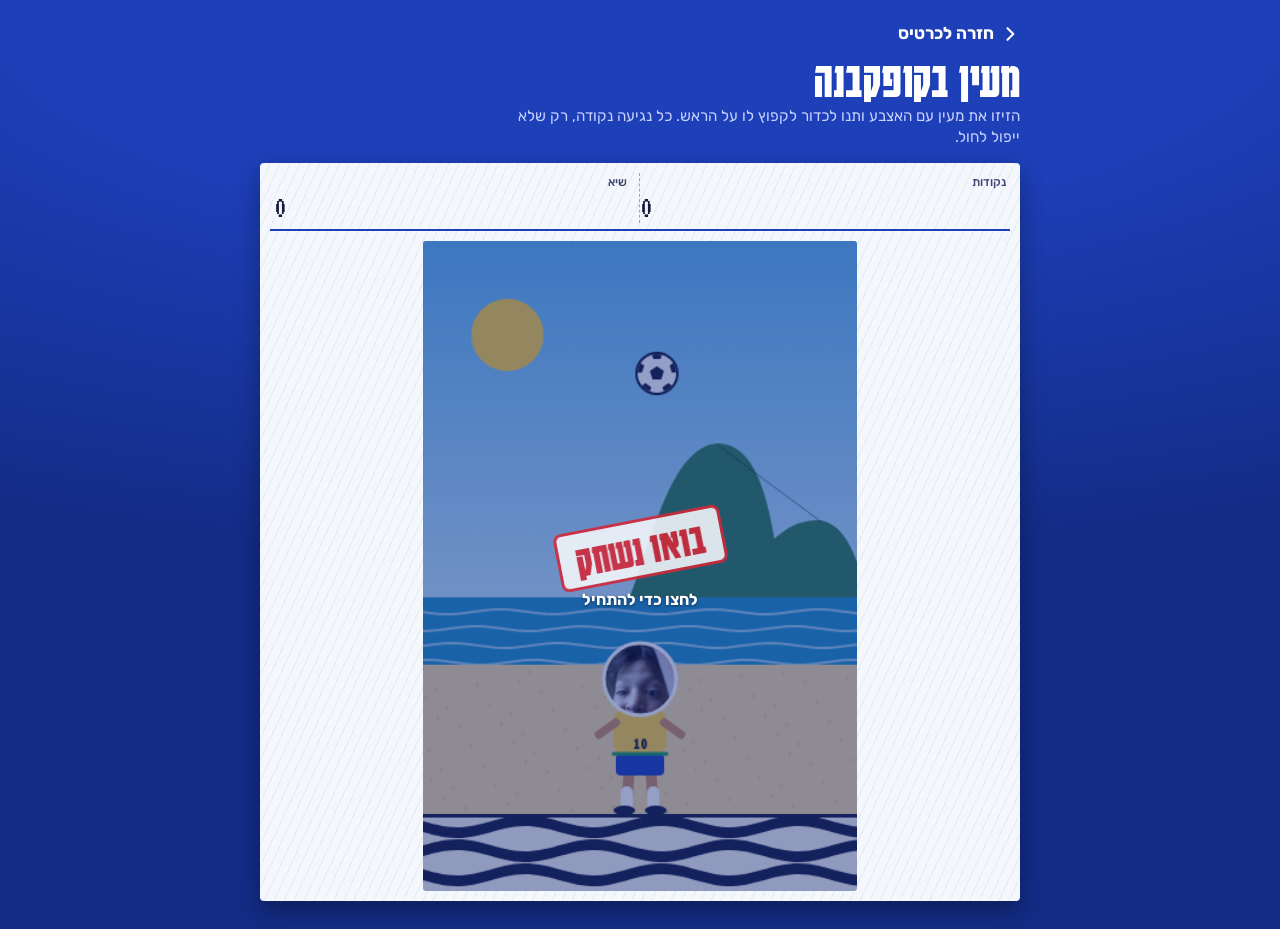
==== game.html @ 2c9497e3 "Add keepy-uppy mini-game: Maayan heads a ball on Copacabana New game.html: Maayan (avatar photo, Bra" ====
<!doctype html>
<html lang="he" dir="rtl">
<head>
<meta charset="utf-8">
<meta name="viewport" content="width=device-width,initial-scale=1,viewport-fit=cover">
<style>*,*::before,*::after{box-sizing:border-box}img{max-width:100%}[hidden]{display:none!important}</style>
<link rel="preconnect" href="https://fonts.googleapis.com">
<link rel="stylesheet" href="https://fonts.googleapis.com/css2?family=Karantina:wght@400;700&family=Rubik:wght@400;500;700&family=VT323&display=swap">
<link rel="stylesheet" href="style.css">
<title>הטיול של מעין · מעין בקופקבנה</title>
<meta name="theme-color" content="#1d3fb8">
<meta name="description" content="משחק קטן: כמה פעמים מעין יקפיץ את הכדור בחוף קופקבנה?">
</head>
<body>
<main class="game-main">
  <div>
    <a class="back" href="./"><svg viewBox="0 0 24 24" fill="none" stroke="currentColor" stroke-width="2.5" stroke-linecap="round" stroke-linejoin="round" aria-hidden="true"><path d="M9 5l7 7-7 7"/></svg>חזרה לכרטיס</a>
    <h1 class="page-h">מעין בקופקבנה</h1>
    <p class="sub">הזיזו את מעין עם האצבע ותנו לכדור לקפוץ לו על הראש. כל נגיעה נקודה, רק שלא ייפול לחול.</p>
  </div>

  <section class="punch game" aria-labelledby="game-h">
    <h2 id="game-h" class="sr">המשחק</h2>
    <div class="g-score">
      <div><span class="lbl">נקודות</span><span class="dot" id="score">0</span></div>
      <div><span class="lbl">שיא</span><span class="dot" id="best">0</span></div>
    </div>
    <div class="g-stage">
      <canvas id="cv" aria-label="משחק הקפצת כדור: מעין מקפיץ כדור בחוף קופקבנה"></canvas>
      <button class="g-over" id="over" type="button">
        <span class="g-stamp" id="over-t">בואו נשחק</span>
        <span class="g-hint" id="over-s">לחצו כדי להתחיל</span>
      </button>
    </div>
  </section>
</main>

<script>
/* Keepy-uppy: Maayan follows the pointer, the ball bounces off his head. */
const W = 360, H = 540, GROUND = H - 64;
const cv = document.getElementById("cv"), ctx = cv.getContext("2d");
const $score = document.getElementById("score"), $best = document.getElementById("best");
const $over = document.getElementById("over"), $overT = document.getElementById("over-t"), $overS = document.getElementById("over-s");
const face = new Image(); face.src = "avatar.jpg";
const reduced = matchMedia("(prefers-reduced-motion: reduce)").matches;

let best = 0; try { best = +localStorage.getItem("maayan-keepy-best") || 0; } catch(e) {}
$best.textContent = best;

const me = { x: W/2, tx: W/2, vx: 0, headR: 30, headY: GROUND - 112 };
const ball = { x: W/2, y: 120, vx: 0, vy: 0, r: 17, spin: 0 };
let score = 0, playing = false, last = 0, bump = 0, sand = [];

/* the background is static: paint it once */
const bg = document.createElement("canvas");
function paintBg(){
  const s = devicePixelRatio || 1; bg.width = W*s; bg.height = H*s;
  const b = bg.getContext("2d"); b.scale(s, s);
  const sky = b.createLinearGradient(0, 0, 0, 300); sky.addColorStop(0, "#5fb6f0"); sky.addColorStop(1, "#bfe6fb");
  b.fillStyle = sky; b.fillRect(0, 0, W, H);
  b.fillStyle = "#ffd23f"; b.beginPath(); b.arc(70, 78, 30, 0, 7); b.fill();
  /* Sugarloaf and its neighbour, across the bay */
  b.fillStyle = "#2f7d55";
  b.beginPath(); b.moveTo(170, 300); b.bezierCurveTo(190, 250, 205, 170, 245, 168); b.bezierCurveTo(285, 170, 290, 240, 300, 300); b.fill();
  b.beginPath(); b.moveTo(250, 300); b.bezierCurveTo(280, 255, 300, 230, 330, 232); b.bezierCurveTo(350, 236, 360, 260, 370, 300); b.fill();
  b.strokeStyle = "rgba(20,26,60,.5)"; b.lineWidth = 1; b.beginPath(); b.moveTo(245, 170); b.lineTo(330, 233); b.stroke();
  /* sea */
  b.fillStyle = "#1f8fc4"; b.fillRect(0, 296, W, 60);
  b.strokeStyle = "rgba(255,255,255,.55)"; b.lineWidth = 2;
  for (let y = 308; y < 352; y += 14){ b.beginPath(); for (let x = 0; x <= W; x += 6) b.lineTo(x, y + Math.sin(x/14 + y)*2); b.stroke(); }
  /* sand */
  b.fillStyle = "#f3d9a0"; b.fillRect(0, 352, W, GROUND - 352);
  b.fillStyle = "rgba(170,120,50,.18)";
  for (let i = 0; i < 90; i++){ b.beginPath(); b.arc((i*73)%W, 356 + (i*37)%(GROUND-358), 1.2, 0, 7); b.fill(); }
  /* the Copacabana promenade: black-and-white wave stones */
  b.fillStyle = "#f7f4ec"; b.fillRect(0, GROUND, W, H - GROUND);
  b.fillStyle = "#141a3c";
  for (let row = 0; row < 3; row++){
    const y0 = GROUND + 6 + row*20;
    b.beginPath(); b.moveTo(0, y0);
    for (let x = 0; x <= W; x += 4) b.lineTo(x, y0 + Math.sin(x/18 + row*Math.PI)*5);
    for (let x = W; x >= 0; x -= 4) b.lineTo(x, y0 + 9 + Math.sin(x/18 + row*Math.PI)*5);
    b.fill();
  }
  b.fillStyle = "#141a3c"; b.fillRect(0, GROUND, W, 3);
}

function fit(){
  const s = devicePixelRatio || 1; cv.width = W*s; cv.height = H*s;
  ctx.setTransform(s, 0, 0, s, 0, 0); paintBg(); draw();
}

function reset(){
  score = 0; $score.textContent = 0;
  me.x = me.tx = W/2; me.vx = 0;
  ball.x = W/2 + (Math.random() < .5 ? -14 : 14); ball.y = 110; ball.vx = 0; ball.vy = 0; sand = [];
}
function start(){ reset(); playing = true; $over.hidden = true; last = performance.now(); requestAnimationFrame(loop); }
function end(){
  playing = false;
  if (score > best){ best = score; $best.textContent = best; try { localStorage.setItem("maayan-keepy-best", best); } catch(e) {} }
  $overT.textContent = score === 0 ? "אופס!" : `${score} נגיעות`;
  $overS.textContent = score > 0 && score === best ? "שיא חדש! לחצו כדי לשחק שוב" : "לחצו כדי לשחק שוב";
  $over.hidden = false; setTimeout(() => $over.focus(), 0);
}

function step(dt){
  /* Maayan eases toward the finger; his speed feeds the ball's sideways kick */
  const px = me.x; me.x += (me.tx - me.x) * Math.min(1, .35*dt);
  me.x = Math.max(me.headR, Math.min(W - me.headR, me.x)); me.vx = (me.x - px) / dt;

  const g = .32 + Math.min(score, 40) * .006;
  ball.vy += g*dt; ball.x += ball.vx*dt; ball.y += ball.vy*dt; ball.spin += ball.vx*.05*dt;
  if (ball.x < ball.r){ ball.x = ball.r; ball.vx = Math.abs(ball.vx)*.8; }
  if (ball.x > W - ball.r){ ball.x = W - ball.r; ball.vx = -Math.abs(ball.vx)*.8; }
  if (ball.y < ball.r){ ball.y = ball.r; ball.vy = Math.abs(ball.vy)*.5; }

  const dx = ball.x - me.x, dy = ball.y - me.headY, d = Math.hypot(dx, dy);
  if (ball.vy > 0 && d < ball.r + me.headR && dy < 8){
    ball.vy = -(10.5 + Math.random()*1.5 + Math.min(score, 40)*.07);
    ball.vx = dx*.16 + me.vx*.35 + (Math.random() - .5)*1.2;
    ball.y = me.headY - (ball.r + me.headR) * Math.max(.6, -dy/d || 1);
    score++; $score.textContent = score; bump = 1;
  }
  bump = Math.max(0, bump - .12*dt);

  if (ball.y + ball.r >= GROUND){
    ball.y = GROUND - ball.r;
    for (let i = 0; i < 14; i++) sand.push({ x: ball.x, y: GROUND - 2, vx: (Math.random()-.5)*5, vy: -Math.random()*4, life: 1 });
    end();
  }
}

function drawMaayan(){
  const x = me.x, hy = me.headY + bump*4, lean = Math.max(-.25, Math.min(.25, me.vx*.04));
  ctx.save(); ctx.translate(x, GROUND); ctx.rotate(lean*.3);
  /* legs, socks, boots */
  ctx.lineCap = "round"; ctx.strokeStyle = "#c98d5b"; ctx.lineWidth = 9;
  ctx.beginPath(); ctx.moveTo(-9, -36); ctx.lineTo(-11, -6); ctx.moveTo(9, -36); ctx.lineTo(11, -6); ctx.stroke();
  ctx.strokeStyle = "#ffffff"; ctx.lineWidth = 10;
  ctx.beginPath(); ctx.moveTo(-11, -18); ctx.lineTo(-11, -6); ctx.moveTo(11, -18); ctx.lineTo(11, -6); ctx.stroke();
  ctx.fillStyle = "#141a3c"; ctx.beginPath(); ctx.ellipse(-13, -3, 9, 4, 0, 0, 7); ctx.ellipse(13, -3, 9, 4, 0, 0, 7); ctx.fill();
  /* Brazil kit: blue shorts, yellow shirt with green trim */
  ctx.fillStyle = "#1d3fb8"; ctx.beginPath(); ctx.roundRect(-20, -50, 40, 18, 4); ctx.fill();
  ctx.fillStyle = "#ffd23f"; ctx.beginPath(); ctx.roundRect(-22, -GROUND + hy + me.headR - 4, 44, (GROUND - hy - me.headR) - 46, 8); ctx.fill();
  ctx.strokeStyle = "#1b9a59"; ctx.lineWidth = 3; ctx.beginPath(); ctx.moveTo(-22, -50); ctx.lineTo(22, -50); ctx.stroke();
  /* arms up, celebrating a little on every touch */
  ctx.strokeStyle = "#c98d5b"; ctx.lineWidth = 7; const ay = -GROUND + hy + me.headR + 6, up = 10 + bump*14;
  ctx.beginPath(); ctx.moveTo(-20, ay); ctx.lineTo(-34, ay + 20 - up); ctx.moveTo(20, ay); ctx.lineTo(34, ay + 20 - up); ctx.stroke();
  ctx.fillStyle = "#141a3c"; ctx.font = "700 15px VT323, monospace"; ctx.textAlign = "center"; ctx.fillText("10", 0, ay + 22);
  ctx.restore();
  /* the head is the real photo */
  ctx.save(); ctx.beginPath(); ctx.arc(x, hy, me.headR, 0, 7); ctx.closePath();
  ctx.fillStyle = "#3e4670"; ctx.fill(); ctx.clip();
  if (face.complete && face.naturalWidth){
    const s = Math.max(me.headR*2 / face.naturalWidth, me.headR*2 / face.naturalHeight)*1.15;
    ctx.drawImage(face, x - face.naturalWidth*s/2, hy - face.naturalHeight*s/2.4, face.naturalWidth*s, face.naturalHeight*s);
  }
  ctx.restore();
  ctx.lineWidth = 3; ctx.strokeStyle = "#ffffff"; ctx.beginPath(); ctx.arc(x, hy, me.headR, 0, 7); ctx.stroke();
}

function drawBall(){
  const { x, y, r } = ball;
  ctx.fillStyle = "rgba(20,26,60,.18)";
  const sh = 1 - Math.min(1, (GROUND - y)/400);
  ctx.beginPath(); ctx.ellipse(x, GROUND - 2, r*(.5 + sh*.6), 4, 0, 0, 7); ctx.fill();
  ctx.save(); ctx.translate(x, y); ctx.rotate(ball.spin);
  ctx.fillStyle = "#ffffff"; ctx.strokeStyle = "#141a3c"; ctx.lineWidth = 2;
  ctx.beginPath(); ctx.arc(0, 0, r, 0, 7); ctx.fill(); ctx.stroke();
  ctx.fillStyle = "#141a3c";
  const pent = (cx, cy, s) => { ctx.beginPath(); for (let i = 0; i < 5; i++){ const a = i*1.2566 - 1.5708; ctx.lineTo(cx + Math.cos(a)*s, cy + Math.sin(a)*s); } ctx.fill(); };
  pent(0, 0, r*.36);
  for (let i = 0; i < 5; i++){ const a = i*1.2566 - 1.5708; ctx.save(); ctx.beginPath(); ctx.arc(0, 0, r - 1, 0, 7); ctx.clip(); pent(Math.cos(a)*r*.95, Math.sin(a)*r*.95, r*.3); ctx.restore(); }
  ctx.restore();
}

function draw(){
  ctx.drawImage(bg, 0, 0, W, H);
  drawMaayan(); drawBall();
  ctx.fillStyle = "#e0b86a";
  sand = sand.filter(p => p.life > 0);
  sand.forEach(p => { ctx.globalAlpha = p.life; ctx.fillRect(p.x, p.y, 3, 3); }); ctx.globalAlpha = 1;
}

function loop(t){
  const dt = Math.min(2.5, (t - last) / 16.67); last = t;
  if (playing) step(dt);
  sand.forEach(p => { p.x += p.vx*dt; p.y += p.vy*dt; p.vy += .3*dt; p.life -= .03*dt; });
  draw();
  if (playing || sand.length) requestAnimationFrame(loop);
}

const toGame = e => { const r = cv.getBoundingClientRect(); return (e.clientX - r.left) / r.width * W; };
cv.addEventListener("pointerdown", e => { me.tx = toGame(e); });
cv.addEventListener("pointermove", e => { if (e.pointerType === "mouse" || e.buttons || e.pointerType === "touch") me.tx = toGame(e); });
document.addEventListener("keydown", e => {
  if (e.key === "ArrowLeft") me.tx = Math.max(0, me.tx - 40);
  if (e.key === "ArrowRight") me.tx = Math.min(W, me.tx + 40);
});
$over.addEventListener("click", start);
$over.addEventListener("pointerdown", e => { me.tx = toGame(e); });

face.onload = draw;
addEventListener("resize", fit);
reset(); fit();
</script>
</body>
</html>
---- style.css ----
/* World: an Argentine long-distance bus ticket (boleto de micro).
   Cobalt ticket-office ground, carbon-copy ticket stock, rubber-stamp red, dot-matrix fields. */
:root{
  --ground:#1d3fb8; --ground-deep:#132c86;
  --on-ground:#ffffff; --on-ground-soft:#c8d3ff;
  --stock:#f4f7fc;          /* original */
  --stock-pink:#f8cfd5;     /* duplicado */
  --stock-mint:#c2e8de;     /* triplicado */
  --ink:#141a3c; --ink-soft:#3e4670;
  --print:#1d3fb8;          /* the ticket's own printed rules */
  --stamp:#d32638;
  --shadow:0 10px 24px rgba(0,0,0,.32);
  --font-display:"Karantina","Rubik",system-ui,sans-serif;
  --font-body:"Rubik",system-ui,-apple-system,"Segoe UI",sans-serif;
  --font-dot:"VT323",ui-monospace,Menlo,monospace;
}
@media (prefers-color-scheme:dark){:root:not([data-theme="light"]){
  --ground:#0f1d57; --ground-deep:#0a1340; --on-ground-soft:#aebbf2;
  --stock:#dde3ee; --stock-pink:#ddb2b9; --stock-mint:#a8cfc5;
  --shadow:0 10px 24px rgba(0,0,0,.5); color-scheme:dark}}
:root[data-theme="dark"]{
  --ground:#0f1d57; --ground-deep:#0a1340; --on-ground-soft:#aebbf2;
  --stock:#dde3ee; --stock-pink:#ddb2b9; --stock-mint:#a8cfc5;
  --shadow:0 10px 24px rgba(0,0,0,.5); color-scheme:dark}

html{background:var(--ground)}
body{margin:0;min-height:100vh;padding:0 16px;color:var(--on-ground);font-family:var(--font-body);font-size:17px;line-height:1.5;
  background:radial-gradient(120% 60% at 50% 0,var(--ground) 40%,var(--ground-deep));overflow-x:hidden;
  -webkit-tap-highlight-color:transparent}
::selection{background:var(--stamp);color:#fff}
:focus-visible{outline:3px solid #ffd166;outline-offset:3px;border-radius:6px}
a{color:inherit;text-underline-offset:3px}
main{max-width:760px;margin:0 auto;padding-block:28px 40px;display:flex;flex-direction:column;gap:36px}

h2{font-family:var(--font-display);font-weight:700;font-size:2.4rem;line-height:1;margin:0 0 12px;letter-spacing:.01em}
.dot{font-family:var(--font-dot);font-weight:400;direction:ltr;unicode-bidi:isolate;font-variant-numeric:tabular-nums;letter-spacing:.02em}

/* ---------- The ticket ---------- */
.ticket-wrap{filter:drop-shadow(var(--shadow))}
.ticket{
  --notch:7px;
  position:relative;display:grid;grid-template-columns:1fr 210px;color:var(--ink);
  -webkit-mask:radial-gradient(circle var(--notch) at 50% 0,#0000 97%,#000) 0 0/18px 51% repeat-x,
               radial-gradient(circle var(--notch) at 50% 100%,#0000 97%,#000) 0 100%/18px 51% repeat-x;
          mask:radial-gradient(circle var(--notch) at 50% 0,#0000 97%,#000) 0 0/18px 51% repeat-x,
               radial-gradient(circle var(--notch) at 50% 100%,#0000 97%,#000) 0 100%/18px 51% repeat-x;
}
.t-main{position:relative;background:var(--stock);padding:26px 26px 22px;
  /* security print: faint guilloche-like lines, the way real tickets are pre-printed */
  background-image:repeating-linear-gradient(115deg,color-mix(in srgb,var(--print) 7%,transparent) 0 1px,transparent 1px 9px),
                   repeating-linear-gradient(65deg,color-mix(in srgb,var(--print) 5%,transparent) 0 1px,transparent 1px 13px)}
.t-head{display:flex;justify-content:space-between;align-items:flex-end;gap:12px;border-bottom:2px solid var(--print);padding-bottom:8px}
.t-head h1{font-family:var(--font-display);font-weight:700;font-size:3.4rem;line-height:.9;margin:0;color:var(--print);letter-spacing:.01em}
.t-head .code{font-size:1.15rem;color:var(--ink-soft);white-space:nowrap}

.t-route{display:grid;grid-template-columns:1fr auto 1fr;align-items:end;gap:10px;margin-top:18px}
.t-route .f{display:grid;gap:2px;min-width:0}
.lbl{font-size:.8rem;font-weight:500;color:var(--ink-soft)}
.city{font-family:var(--font-display);font-weight:700;font-size:2.9rem;line-height:.95;overflow-wrap:anywhere}
.t-route .to .city{color:var(--ink-soft)}
.t-route svg{width:34px;height:20px;margin-bottom:12px;color:var(--print)}

.t-fields{display:grid;grid-template-columns:repeat(3,minmax(0,1fr));margin:20px 0 0;border-top:1px dashed color-mix(in srgb,var(--print) 45%,transparent)}
.t-fields div{padding:10px 0 0;min-width:0}
.t-fields div + div{padding-inline-start:12px;border-inline-start:1px dashed color-mix(in srgb,var(--print) 45%,transparent)}
.t-fields dt{font-size:.78rem;font-weight:500;color:var(--ink-soft)}
.t-fields dd{margin:0;font-size:1.65rem;line-height:1.1;color:var(--ink)}
.t-fields dd.txt{font-size:1.05rem;font-weight:700;line-height:1.3;padding-top:4px}
.t-fields dd small{font-family:var(--font-body);font-size:.8rem;margin-inline-start:3px}

/* the rubber stamp: the page's one authored motion */
.stamp{position:absolute;inset-inline-end:214px;bottom:30px;z-index:2;margin:0;transform:rotate(-11deg);
  border:3px solid var(--stamp);border-radius:8px;padding:4px 12px 2px;color:var(--stamp);text-align:center;
  font-family:var(--font-display);font-weight:700;font-size:2rem;line-height:.95;mix-blend-mode:multiply;opacity:.88;
  animation:stamp .55s cubic-bezier(.16,1,.3,1) .35s both}
.stamp .dot{display:block;font-size:1rem;letter-spacing:.06em}
@keyframes stamp{from{transform:rotate(-24deg) scale(1.9);opacity:0;filter:blur(3px)}to{transform:rotate(-11deg) scale(1);opacity:.88;filter:blur(0)}}

/* stub (talón), torn off along the perforation */
.t-stub{position:relative;background:var(--stock-pink);padding:24px 20px 20px;display:flex;flex-direction:column;gap:12px;
  border-inline-start:2px dashed color-mix(in srgb,var(--ink) 35%,transparent)}
.t-stub .photo{width:96px;aspect-ratio:4/5;border:3px solid #fff;box-shadow:0 2px 6px rgba(20,26,60,.25);transform:rotate(2deg);overflow:hidden;background:var(--ink-soft)}
.t-stub .photo img{width:100%;height:100%;object-fit:cover;display:block}
.t-stub dl{margin:0;display:grid;gap:6px}
.t-stub dt{font-size:.75rem;font-weight:500;color:var(--ink-soft)}
.t-stub dd{margin:0;font-weight:700;font-size:1.1rem;line-height:1.2}
.fine{margin:auto 0 0;font-size:.86rem;line-height:1.45;color:var(--ink);text-wrap:pretty}

@media (max-width:620px){
  .ticket{grid-template-columns:1fr}
  .t-main{padding:24px 18px 20px}
  .t-head{flex-direction:column;align-items:flex-start;gap:2px}
  .t-head h1{font-size:3rem}
  .city{font-size:2.5rem}
  .stamp{top:18px;bottom:auto;inset-inline-end:16px;font-size:1.6rem}
  .t-fields dd{font-size:1.45rem}
  .t-stub{border-inline-start:0;border-top:2px dashed color-mix(in srgb,var(--ink) 35%,transparent);
    display:grid;grid-template-columns:auto 1fr;column-gap:16px;align-items:start}
  .t-stub .photo{width:84px;grid-row:span 2}
  .fine{grid-column:1/-1;margin-top:4px}
}

/* ---------- Route: a pile of stubs ---------- */
.stubs{display:grid;gap:10px;list-style:none;margin:0;padding:0}
.stub{position:relative;display:grid;grid-template-columns:auto 1fr auto;align-items:center;gap:14px;min-height:64px;padding:10px 18px;
  color:var(--ink);background:var(--stock-mint);border-radius:4px;
  -webkit-mask:radial-gradient(circle 9px at 0 50%,#0000 97%,#000) 0 0/51% 100% no-repeat,radial-gradient(circle 9px at 100% 50%,#0000 97%,#000) 100% 0/51% 100% no-repeat;
          mask:radial-gradient(circle 9px at 0 50%,#0000 97%,#000) 0 0/51% 100% no-repeat,radial-gradient(circle 9px at 100% 50%,#0000 97%,#000) 100% 0/51% 100% no-repeat}
.stub.done{background:var(--stock-pink)}
.stub.now{background:var(--stock)}
.stub.plan{background:var(--stock-mint)}
.stub.plan .nm b{font-weight:500}
.stub .hole{width:16px;height:16px;border-radius:50%;border:2px dashed color-mix(in srgb,var(--ink) 45%,transparent)}
.stub.done .hole{border:0;background:var(--ground)}               /* punched: you can see the counter through it */
.stub.now .hole{border:0;background:var(--stamp)}
.stub .nm{display:grid;min-width:0}
.stub .nm b{font-weight:700;font-size:1.15rem;line-height:1.2}
.stub .nm span{font-size:.85rem;color:var(--ink-soft)}
.stub .when{font-size:1.25rem;color:var(--ink-soft);text-align:end}
.stub .when em{display:block;font-family:var(--font-body);font-style:normal;font-size:.75rem;font-weight:700;color:var(--stamp)}
.stub.has-photos{cursor:pointer}
.stub.has-photos .nm span::after{content:" · " attr(data-count) " תמונות";color:var(--print);font-weight:700}
.stub.has-photos:hover{background-image:linear-gradient(rgba(255,255,255,.35),rgba(255,255,255,.35))}

/* ---------- Map: printed on the ticket's back ---------- */
.mapsheet{background:var(--stock);color:var(--ink);padding:10px;border-radius:4px;box-shadow:var(--shadow)}
#map{height:360px;background:#e9eef6;direction:ltr}
.map-hint{margin:10px 6px 2px;font-size:.88rem;color:var(--ink-soft)}
.leaflet-container{font-family:var(--font-body)}
.ph-pin{width:46px;height:46px;border-radius:3px;border:3px solid #fff;box-shadow:0 2px 8px rgba(0,0,0,.35);background:#3e4670 center/cover no-repeat;position:relative;transform:rotate(-3deg)}
.ph-pin.now{border-color:#d32638}
.ph-pin b{position:absolute;top:-8px;left:-8px;background:#d32638;color:#fff;font:700 11px/18px "Rubik",sans-serif;min-width:18px;height:18px;border-radius:9px;text-align:center;padding:0 4px}
.dot-pin{width:14px;height:14px;border-radius:50%;border:2px solid #fff;background:#1d3fb8;box-shadow:0 1px 4px rgba(0,0,0,.35)}
.dot-pin.plan{background:#fff;border-color:#1d3fb8}
.dot-pin.now{background:#d32638}
.stop-tip{font-family:"Rubik",sans-serif;font-weight:700;direction:rtl}

/* ---------- Links: ticket-office tags ---------- */
.links{display:grid;grid-template-columns:repeat(auto-fit,minmax(220px,1fr));gap:10px}
.btn{display:grid;grid-template-columns:44px 1fr;align-items:center;gap:8px;min-height:68px;padding:8px 16px;border-radius:4px;
  background:var(--stock);color:var(--ink);text-decoration:none;font-weight:700;font-size:1.08rem;line-height:1.2;
  box-shadow:0 4px 12px rgba(0,0,0,.22);transition:transform .2s cubic-bezier(.2,.8,.2,1),box-shadow .2s}
.btn:hover{transform:translateY(-2px);box-shadow:0 8px 18px rgba(0,0,0,.3)}
.btn svg{width:28px;height:28px}
.btn small{display:block;font-weight:400;font-size:.8rem;color:var(--ink-soft);margin-top:2px}
.btn[aria-disabled="true"]{background:color-mix(in srgb,var(--stock) 70%,var(--ground));cursor:default;box-shadow:none}
.btn[aria-disabled="true"]:hover{transform:none}
.btn[aria-disabled="true"] small{color:var(--stamp);font-weight:700}

footer{font-size:.9rem;color:var(--on-ground-soft);text-align:center}

/* ---------- Lightbox ---------- */
.lb{position:fixed;inset:0;z-index:1000;background:color-mix(in srgb,var(--ground-deep) 94%,transparent);display:grid;grid-template-rows:auto 1fr auto;padding:16px;color:#fff}
.lb-top{display:flex;justify-content:space-between;align-items:center}
.lb-title{font-family:var(--font-display);font-weight:700;font-size:2rem}
.lb button{background:var(--stock);color:var(--ink);border:0;width:46px;height:46px;border-radius:50%;display:grid;place-items:center;cursor:pointer}
.lb button svg{width:22px;height:22px}
.lb-stage{display:grid;grid-template-columns:auto 1fr auto;align-items:center;gap:10px;min-height:0}
.lb-stage img{max-height:72vh;margin:auto;border:6px solid #fff;object-fit:contain}
.lb-cap{margin:8px 0 0;text-align:center}
.lb-count{font-family:var(--font-dot);font-size:1.2rem;color:var(--on-ground-soft)}

/* ---------- Stats page ---------- */
.back{color:var(--on-ground);font-weight:700;text-decoration:none;display:inline-flex;align-items:center;gap:6px;min-height:44px}
.back svg{width:20px;height:20px}
.page-h{font-family:var(--font-display);font-weight:700;font-size:4rem;line-height:.9;margin:0}
.sub{margin:8px 0 0;color:var(--on-ground-soft);max-width:52ch}
.punch{background:var(--stock);color:var(--ink);padding:22px 22px 14px;border-radius:4px;box-shadow:var(--shadow);
  background-image:repeating-linear-gradient(115deg,color-mix(in srgb,var(--print) 7%,transparent) 0 1px,transparent 1px 9px)}
.punch h2{color:var(--print);border-bottom:2px solid var(--print);padding-bottom:6px}
.prow{display:grid;grid-template-columns:1fr auto;align-items:center;gap:4px 16px;padding:10px 0;border-bottom:1px dashed color-mix(in srgb,var(--print) 40%,transparent)}
.prow:last-child{border-bottom:0}
.prow .l{font-weight:500}
.prow .v{font-size:2rem;line-height:1;text-align:end}
.holes{grid-column:1/-1;display:flex;flex-wrap:wrap;gap:6px}
.holes i{width:14px;height:14px;border-radius:50%;border:1.5px dashed color-mix(in srgb,var(--ink) 40%,transparent)}
.holes i.on{border:0;background:var(--ground)}
.legs{display:grid;gap:10px}
.empty-note{margin:0;padding:16px 18px;border:2px dashed var(--on-ground-soft);border-radius:4px;color:var(--on-ground)}

/* ---------- Game page: the beach ticket ---------- */
.sr{position:absolute;width:1px;height:1px;overflow:hidden;clip:rect(0 0 0 0);white-space:nowrap}
.game-main{gap:14px;padding-block:12px 28px}
.game-main .page-h{font-size:3.2rem}
.game-main .sub{margin-top:4px;font-size:.95rem;line-height:1.4}
.game{padding:10px}
.g-score{display:grid;grid-template-columns:1fr 1fr;border-bottom:2px solid var(--print);padding:0 4px 6px;margin-bottom:10px}
.g-score div{display:grid}
.g-score div + div{padding-inline-start:12px;border-inline-start:1px dashed color-mix(in srgb,var(--print) 45%,transparent)}
.g-score .lbl{font-size:.75rem}
.g-score .dot{font-size:2rem;line-height:1;color:var(--ink)}
.g-stage{position:relative;width:min(100%,calc((100svh - 250px) * 2 / 3));min-width:240px;margin:0 auto;aspect-ratio:2/3}
#cv{display:block;width:100%;height:100%;border-radius:3px;touch-action:none;user-select:none;-webkit-user-select:none;cursor:pointer}
.g-over{position:absolute;inset:0;display:grid;place-content:center;justify-items:center;gap:10px;border:0;border-radius:3px;cursor:pointer;
  background:color-mix(in srgb,var(--ground-deep) 45%,transparent);color:#fff;font:inherit;touch-action:none}
.g-stamp{display:block;transform:rotate(-8deg);border:3px solid var(--stamp);border-radius:8px;padding:6px 16px 2px;background:var(--stock);
  color:var(--stamp);font-family:var(--font-display);font-weight:700;font-size:2.8rem;line-height:1;animation:stamp .45s cubic-bezier(.16,1,.3,1) both}
.g-hint{font-weight:700;font-size:1rem;text-shadow:0 1px 3px rgba(0,0,0,.5)}

@media (prefers-reduced-motion:reduce){.stamp,.g-stamp{animation:none}.btn{transition:none}}
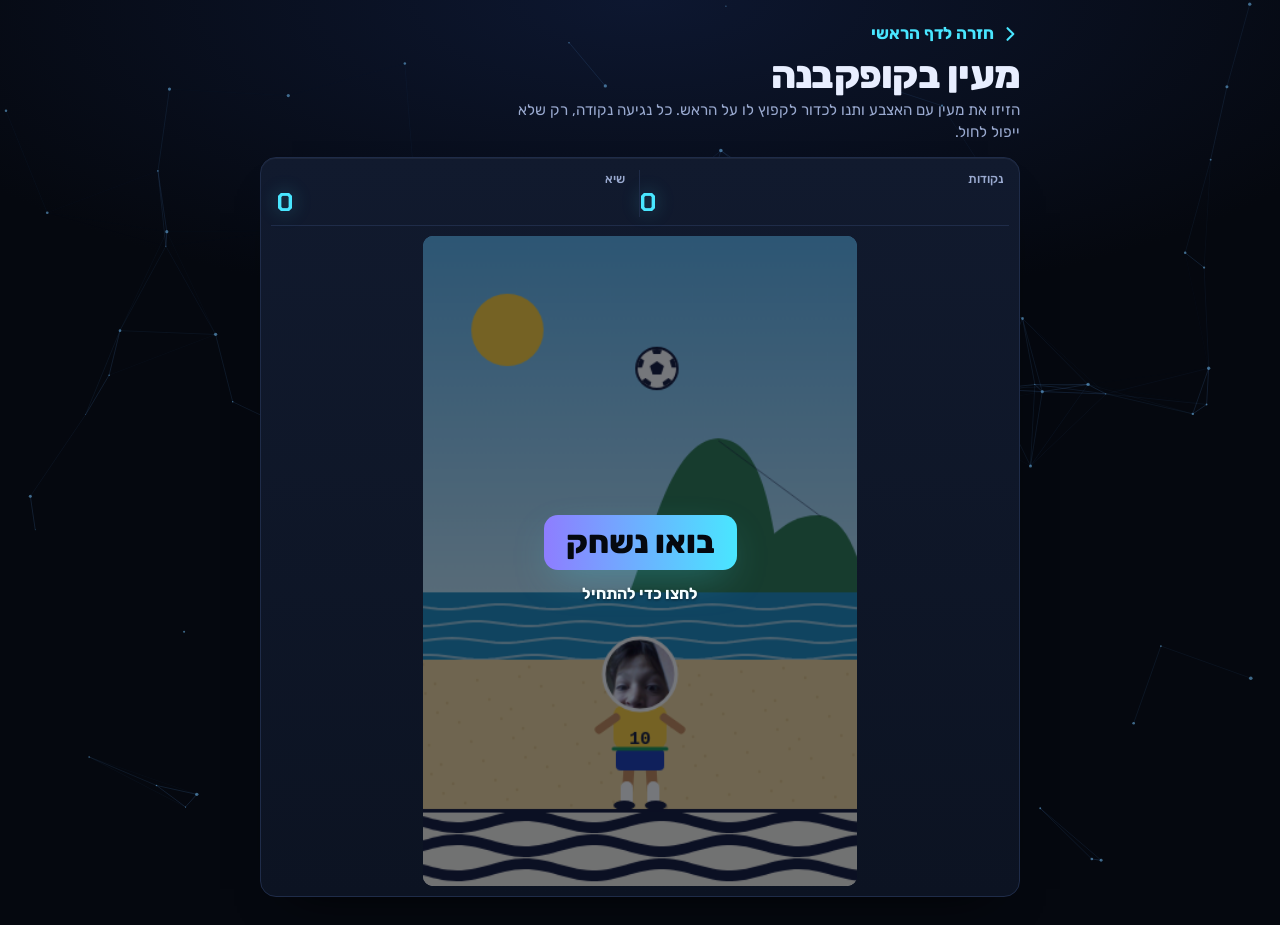
==== commit ab1cf9ec: "Redesign trip page as mission control to match the private trip board Replace the bus-ticket world w" ====
--- a/game.html
+++ b/game.html
@@ -5,16 +5,16 @@
 <meta name="viewport" content="width=device-width,initial-scale=1,viewport-fit=cover">
 <style>*,*::before,*::after{box-sizing:border-box}img{max-width:100%}[hidden]{display:none!important}</style>
 <link rel="preconnect" href="https://fonts.googleapis.com">
-<link rel="stylesheet" href="https://fonts.googleapis.com/css2?family=Karantina:wght@400;700&family=Rubik:wght@400;500;700&family=VT323&display=swap">
+<link rel="stylesheet" href="https://fonts.googleapis.com/css2?family=Rubik:wght@400;500;700;800&family=Chakra+Petch:wght@600;700&display=swap">
 <link rel="stylesheet" href="style.css">
 <title>הטיול של מעין · מעין בקופקבנה</title>
-<meta name="theme-color" content="#1d3fb8">
+<meta name="theme-color" content="#05080f">
 <meta name="description" content="משחק קטן: כמה פעמים מעין יקפיץ את הכדור בחוף קופקבנה?">
 </head>
 <body>
 <main class="game-main">
   <div>
-    <a class="back" href="./"><svg viewBox="0 0 24 24" fill="none" stroke="currentColor" stroke-width="2.5" stroke-linecap="round" stroke-linejoin="round" aria-hidden="true"><path d="M9 5l7 7-7 7"/></svg>חזרה לכרטיס</a>
+    <a class="back" href="./"><svg viewBox="0 0 24 24" fill="none" stroke="currentColor" stroke-width="2.5" stroke-linecap="round" stroke-linejoin="round" aria-hidden="true"><path d="M9 5l7 7-7 7"/></svg>חזרה לדף הראשי</a>
     <h1 class="page-h">מעין בקופקבנה</h1>
     <p class="sub">הזיזו את מעין עם האצבע ותנו לכדור לקפוץ לו על הראש. כל נגיעה נקודה, רק שלא ייפול לחול.</p>
   </div>
@@ -205,5 +205,6 @@
 addEventListener("resize", fit);
 reset(); fit();
 </script>
+<script src="fx.js"></script>
 </body>
 </html>
--- a/style.css
+++ b/style.css
@@ -1,200 +1,189 @@
-/* World: an Argentine long-distance bus ticket (boleto de micro).
-   Cobalt ticket-office ground, carbon-copy ticket stock, rubber-stamp red, dot-matrix fields. */
+/* World: mission control for one traveler. Deep-space ground, glass panels with a cyan-to-violet
+   signal line, live readouts in Orbitron numerals. Same world as Maayan's private trip board.
+   Single dark world by choice (see DESIGN.md). */
 :root{
-  --ground:#1d3fb8; --ground-deep:#132c86;
-  --on-ground:#ffffff; --on-ground-soft:#c8d3ff;
-  --stock:#f4f7fc;          /* original */
-  --stock-pink:#f8cfd5;     /* duplicado */
-  --stock-mint:#c2e8de;     /* triplicado */
-  --ink:#141a3c; --ink-soft:#3e4670;
-  --print:#1d3fb8;          /* the ticket's own printed rules */
-  --stamp:#d32638;
-  --shadow:0 10px 24px rgba(0,0,0,.32);
-  --font-display:"Karantina","Rubik",system-ui,sans-serif;
+  color-scheme:dark;
+  --bg:#05080f; --panel:#0c1322; --panel-2:#111a2e; --line:#1f2c49;
+  --ink:#e8eeff; --muted:#9aaad0;
+  --cy:#49e6ff; --vi:#8e7dff; --glow:rgb(73 230 255 / .35);
+  --ok:#3df5a6; --warn:#ffc857; --bad:#ff6384;
+  --shadow:0 24px 48px -32px rgb(0 0 0 / .9);
+  --font-display:"Rubik",system-ui,-apple-system,"Segoe UI",sans-serif;
   --font-body:"Rubik",system-ui,-apple-system,"Segoe UI",sans-serif;
-  --font-dot:"VT323",ui-monospace,Menlo,monospace;
+  --font-dot:"Chakra Petch","Rubik",ui-monospace,monospace;
+  --ease:cubic-bezier(.16,1,.3,1);
 }
-@media (prefers-color-scheme:dark){:root:not([data-theme="light"]){
-  --ground:#0f1d57; --ground-deep:#0a1340; --on-ground-soft:#aebbf2;
-  --stock:#dde3ee; --stock-pink:#ddb2b9; --stock-mint:#a8cfc5;
-  --shadow:0 10px 24px rgba(0,0,0,.5); color-scheme:dark}}
-:root[data-theme="dark"]{
-  --ground:#0f1d57; --ground-deep:#0a1340; --on-ground-soft:#aebbf2;
-  --stock:#dde3ee; --stock-pink:#ddb2b9; --stock-mint:#a8cfc5;
-  --shadow:0 10px 24px rgba(0,0,0,.5); color-scheme:dark}
+@view-transition{navigation:auto}
 
-html{background:var(--ground)}
-body{margin:0;min-height:100vh;padding:0 16px;color:var(--on-ground);font-family:var(--font-body);font-size:17px;line-height:1.5;
-  background:radial-gradient(120% 60% at 50% 0,var(--ground) 40%,var(--ground-deep));overflow-x:hidden;
-  -webkit-tap-highlight-color:transparent}
-::selection{background:var(--stamp);color:#fff}
-:focus-visible{outline:3px solid #ffd166;outline-offset:3px;border-radius:6px}
+html{background:var(--bg);scrollbar-color:var(--line) var(--bg)}
+body{margin:0;min-height:100vh;color:var(--ink);font-family:var(--font-body);font-size:17px;line-height:1.5;
+  padding:env(safe-area-inset-top,0px) max(16px,env(safe-area-inset-right,0px)) env(safe-area-inset-bottom,0px) max(16px,env(safe-area-inset-left,0px));
+  background:radial-gradient(90% 50% at 50% 0,#0d1730 0,var(--bg) 70%) fixed;overflow-x:hidden;-webkit-tap-highlight-color:transparent}
+::selection{background:var(--cy);color:var(--bg)}
+:focus-visible{outline:2px solid var(--cy);outline-offset:3px;border-radius:8px}
 a{color:inherit;text-underline-offset:3px}
-main{max-width:760px;margin:0 auto;padding-block:28px 40px;display:flex;flex-direction:column;gap:36px}
+#sky{position:fixed;inset:0;width:100%;height:100%;z-index:0;pointer-events:none}
+main{position:relative;z-index:1;max-width:760px;margin:0 auto;padding-block:28px 44px;display:flex;flex-direction:column;gap:34px}
 
-h2{font-family:var(--font-display);font-weight:700;font-size:2.4rem;line-height:1;margin:0 0 12px;letter-spacing:.01em}
-.dot{font-family:var(--font-dot);font-weight:400;direction:ltr;unicode-bidi:isolate;font-variant-numeric:tabular-nums;letter-spacing:.02em}
+h2{font-family:var(--font-display);font-weight:800;font-size:1.9rem;line-height:1.1;margin:0 0 14px;letter-spacing:-.01em}
+.dot{font-family:var(--font-dot);font-weight:700;direction:ltr;unicode-bidi:isolate;font-variant-numeric:tabular-nums;letter-spacing:.02em}
+.lbl{font-size:.82rem;font-weight:500;color:var(--muted)}
 
-/* ---------- The ticket ---------- */
-.ticket-wrap{filter:drop-shadow(var(--shadow))}
-.ticket{
-  --notch:7px;
-  position:relative;display:grid;grid-template-columns:1fr 210px;color:var(--ink);
-  -webkit-mask:radial-gradient(circle var(--notch) at 50% 0,#0000 97%,#000) 0 0/18px 51% repeat-x,
-               radial-gradient(circle var(--notch) at 50% 100%,#0000 97%,#000) 0 100%/18px 51% repeat-x;
-          mask:radial-gradient(circle var(--notch) at 50% 0,#0000 97%,#000) 0 0/18px 51% repeat-x,
-               radial-gradient(circle var(--notch) at 50% 100%,#0000 97%,#000) 0 100%/18px 51% repeat-x;
+/* glass panel: the one surface everything sits on */
+.glass,.punch,.mapsheet,.btn,.stub{position:relative;background:linear-gradient(180deg,var(--panel-2),var(--panel));border:1px solid var(--line);border-radius:16px;
+  box-shadow:inset 0 1px 0 rgb(255 255 255 / .05),var(--shadow);transition:border-color .3s,transform .4s var(--ease),box-shadow .4s}
+.glass::after,.btn::after,.stub::after{content:"";position:absolute;inset:0;border-radius:inherit;pointer-events:none;opacity:0;transition:opacity .3s;
+  background:radial-gradient(260px circle at var(--mx,50%) var(--my,0%),rgb(73 230 255 / .13),transparent 70%)}
+@media (hover:hover){
+  .glass:hover,.btn:not([aria-disabled="true"]):hover,.stub.has-photos:hover{border-color:rgb(73 230 255 / .45);box-shadow:inset 0 1px 0 rgb(255 255 255 / .06),0 24px 60px -30px var(--glow)}
+  .glass:hover::after,.btn:not([aria-disabled="true"]):hover::after,.stub:hover::after{opacity:1}
 }
-.t-main{position:relative;background:var(--stock);padding:26px 26px 22px;
-  /* security print: faint guilloche-like lines, the way real tickets are pre-printed */
-  background-image:repeating-linear-gradient(115deg,color-mix(in srgb,var(--print) 7%,transparent) 0 1px,transparent 1px 9px),
-                   repeating-linear-gradient(65deg,color-mix(in srgb,var(--print) 5%,transparent) 0 1px,transparent 1px 13px)}
-.t-head{display:flex;justify-content:space-between;align-items:flex-end;gap:12px;border-bottom:2px solid var(--print);padding-bottom:8px}
-.t-head h1{font-family:var(--font-display);font-weight:700;font-size:3.4rem;line-height:.9;margin:0;color:var(--print);letter-spacing:.01em}
-.t-head .code{font-size:1.15rem;color:var(--ink-soft);white-space:nowrap}
 
-.t-route{display:grid;grid-template-columns:1fr auto 1fr;align-items:end;gap:10px;margin-top:18px}
+/* ---------- Hero ---------- */
+.hero{display:flex;flex-direction:column;gap:16px}
+.who{display:flex;align-items:center;gap:16px}
+.photo{flex:none;width:88px;height:88px;border-radius:50%;padding:3px;background:linear-gradient(135deg,var(--vi),var(--cy));box-shadow:0 0 34px -6px var(--glow)}
+.photo img{display:block;width:100%;height:100%;border-radius:50%;object-fit:cover;border:3px solid var(--bg)}
+.hero h1{font-family:var(--font-display);font-weight:800;font-size:clamp(2.1rem,8vw,3.2rem);line-height:1;margin:0 0 10px;letter-spacing:-.02em}
+.stamp{display:inline-flex;align-items:center;gap:8px;margin:0;padding:5px 12px;border:1px solid var(--line);border-radius:999px;background:var(--panel);font-weight:500;font-size:.95rem}
+.stamp::before{content:"";width:8px;height:8px;border-radius:50%;background:var(--ok);box-shadow:0 0 0 0 var(--ok)}
+.stamp .dot{font-size:.8rem;color:var(--muted)}
+.fine{margin:0;color:var(--muted);font-size:1rem;line-height:1.5;max-width:56ch;text-wrap:pretty}
+
+.now{padding:22px 22px 20px;display:flex;flex-direction:column;gap:20px}
+.t-route{display:grid;grid-template-columns:1fr auto 1fr;align-items:end;gap:12px}
 .t-route .f{display:grid;gap:2px;min-width:0}
-.lbl{font-size:.8rem;font-weight:500;color:var(--ink-soft)}
-.city{font-family:var(--font-display);font-weight:700;font-size:2.9rem;line-height:.95;overflow-wrap:anywhere}
-.t-route .to .city{color:var(--ink-soft)}
-.t-route svg{width:34px;height:20px;margin-bottom:12px;color:var(--print)}
+.city{font-family:var(--font-display);font-weight:800;font-size:clamp(1.7rem,7vw,2.6rem);line-height:1.05;overflow-wrap:anywhere;letter-spacing:-.01em}
+.t-route .to .city{color:var(--cy);text-shadow:0 0 24px var(--glow)}
+.t-route svg{width:34px;height:20px;margin-bottom:10px;color:var(--vi)}
 
-.t-fields{display:grid;grid-template-columns:repeat(3,minmax(0,1fr));margin:20px 0 0;border-top:1px dashed color-mix(in srgb,var(--print) 45%,transparent)}
-.t-fields div{padding:10px 0 0;min-width:0}
-.t-fields div + div{padding-inline-start:12px;border-inline-start:1px dashed color-mix(in srgb,var(--print) 45%,transparent)}
-.t-fields dt{font-size:.78rem;font-weight:500;color:var(--ink-soft)}
-.t-fields dd{margin:0;font-size:1.65rem;line-height:1.1;color:var(--ink)}
-.t-fields dd.txt{font-size:1.05rem;font-weight:700;line-height:1.3;padding-top:4px}
-.t-fields dd small{font-family:var(--font-body);font-size:.8rem;margin-inline-start:3px}
+.clock{display:grid;grid-template-columns:repeat(4,minmax(0,1fr));gap:8px}
+.cell{padding:12px 6px 9px;text-align:center;border:1px solid var(--line);border-radius:12px;background:var(--bg);box-shadow:inset 0 1px 0 rgb(255 255 255 / .04)}
+.cell b{display:block;font-family:var(--font-dot);font-weight:700;font-size:clamp(1.5rem,7vw,2.2rem);line-height:1;color:var(--cy);font-variant-numeric:tabular-nums;text-shadow:0 0 18px var(--glow)}
+.cell span{display:block;margin-top:6px;font-size:.8rem;color:var(--muted)}
 
-/* the rubber stamp: the page's one authored motion */
-.stamp{position:absolute;inset-inline-end:214px;bottom:30px;z-index:2;margin:0;transform:rotate(-11deg);
-  border:3px solid var(--stamp);border-radius:8px;padding:4px 12px 2px;color:var(--stamp);text-align:center;
-  font-family:var(--font-display);font-weight:700;font-size:2rem;line-height:.95;mix-blend-mode:multiply;opacity:.88;
-  animation:stamp .55s cubic-bezier(.16,1,.3,1) .35s both}
-.stamp .dot{display:block;font-size:1rem;letter-spacing:.06em}
-@keyframes stamp{from{transform:rotate(-24deg) scale(1.9);opacity:0;filter:blur(3px)}to{transform:rotate(-11deg) scale(1);opacity:.88;filter:blur(0)}}
+.t-fields{display:grid;grid-template-columns:repeat(3,minmax(0,1fr));margin:0;border-top:1px solid var(--line)}
+.t-fields div{padding:14px 0 0;min-width:0}
+.t-fields div + div{padding-inline-start:14px;border-inline-start:1px solid var(--line)}
+.t-fields dt{font-size:.82rem;font-weight:500;color:var(--muted)}
+.t-fields dd{margin:2px 0 0;font-size:1.35rem;line-height:1.15}
+.t-fields dd.txt{font-size:1.05rem;font-weight:700;line-height:1.3;padding-top:3px}
+.t-fields dd small{display:block;font-family:var(--font-body);font-weight:500;font-size:.8rem;margin-top:2px;color:var(--muted)}
 
-/* stub (talón), torn off along the perforation */
-.t-stub{position:relative;background:var(--stock-pink);padding:24px 20px 20px;display:flex;flex-direction:column;gap:12px;
-  border-inline-start:2px dashed color-mix(in srgb,var(--ink) 35%,transparent)}
-.t-stub .photo{width:96px;aspect-ratio:4/5;border:3px solid #fff;box-shadow:0 2px 6px rgba(20,26,60,.25);transform:rotate(2deg);overflow:hidden;background:var(--ink-soft)}
-.t-stub .photo img{width:100%;height:100%;object-fit:cover;display:block}
-.t-stub dl{margin:0;display:grid;gap:6px}
-.t-stub dt{font-size:.75rem;font-weight:500;color:var(--ink-soft)}
-.t-stub dd{margin:0;font-weight:700;font-size:1.1rem;line-height:1.2}
-.fine{margin:auto 0 0;font-size:.86rem;line-height:1.45;color:var(--ink);text-wrap:pretty}
+/* ---------- Route: a signal line through the stops ---------- */
+.stubs{position:relative;display:grid;gap:10px;list-style:none;margin:0;padding:0}
+.stub{display:grid;grid-template-columns:auto 1fr auto;align-items:center;gap:14px;min-height:68px;padding:12px 18px}
+.stub .hole{position:relative;width:14px;height:14px;border-radius:50%;border:2px solid var(--muted)}
+.stub.done .hole{border:0;background:var(--cy);box-shadow:0 0 14px 2px var(--glow)}
+.stub.now .hole{border:0;background:var(--ok);box-shadow:0 0 0 0 var(--ok)}
+.stub.now{border-color:rgb(61 245 166 / .5)}
+.stub.plan{background:transparent;border-style:dashed;box-shadow:none}
+.stub .nm{display:grid;min-width:0}
+.stub .nm b{font-weight:700;font-size:1.15rem;line-height:1.2}
+.stub.plan .nm b{font-weight:500}
+.stub .nm span{font-size:.88rem;color:var(--muted)}
+.stub .when{font-size:1rem;color:var(--ink);text-align:end}
+.stub .when em{display:block;font-family:var(--font-body);font-style:normal;font-size:.78rem;font-weight:700;color:var(--cy);letter-spacing:0}
+.stub.now .when em{color:var(--ok)}
+.stub.plan .when em{color:var(--muted)}
+.stub.has-photos{cursor:pointer}
+.stub.has-photos .nm span::after{content:" · " attr(data-count) " תמונות";color:var(--cy);font-weight:700}
+
+/* ---------- Map ---------- */
+.mapsheet{padding:8px;overflow:hidden}
+#map{height:360px;background:#0a101c;direction:ltr;border-radius:10px}
+.map-hint{margin:10px 8px 4px;font-size:.9rem;color:var(--muted)}
+.leaflet-container{font-family:var(--font-body);background:#0a101c}
+.leaflet-control-attribution{background:rgb(5 8 15 / .7)!important;color:var(--muted)!important}
+.leaflet-control-attribution a{color:var(--muted)!important}
+.leaflet-bar a{background:var(--panel)!important;color:var(--ink)!important;border-color:var(--line)!important}
+.ph-pin{width:46px;height:46px;border-radius:50%;border:2px solid var(--cy);box-shadow:0 0 16px var(--glow);background:var(--panel) center/cover no-repeat;position:relative}
+.ph-pin.now{border-color:var(--ok)}
+.ph-pin b{position:absolute;top:-6px;left:-6px;background:var(--cy);color:var(--bg);font:700 11px/18px "Rubik",sans-serif;min-width:18px;height:18px;border-radius:9px;text-align:center;padding:0 4px}
+.dot-pin{width:14px;height:14px;border-radius:50%;background:var(--cy);box-shadow:0 0 0 3px var(--bg),0 0 14px 3px var(--glow)}
+.dot-pin.plan{background:var(--bg);border:2px solid var(--muted);box-shadow:0 0 0 3px var(--bg)}
+.dot-pin.now{background:var(--ok)}
+.stop-tip{font-family:"Rubik",sans-serif;font-weight:700;direction:rtl;background:var(--panel)!important;color:var(--ink)!important;border:1px solid var(--line)!important;box-shadow:none!important}
+.stop-tip::before{display:none}
+
+/* ---------- Links ---------- */
+.links{display:grid;grid-template-columns:repeat(auto-fit,minmax(220px,1fr));gap:10px}
+.btn{display:grid;grid-template-columns:44px 1fr;align-items:center;gap:8px;min-height:72px;padding:10px 16px;color:var(--ink);text-decoration:none;font-weight:700;font-size:1.08rem;line-height:1.2}
+@media (hover:hover){.btn:not([aria-disabled="true"]):hover{transform:translateY(-3px)}}
+.btn svg{width:28px;height:28px;stroke:var(--cy)}
+.btn svg [fill]:not([fill="none"]){fill:var(--cy)}
+.btn small{display:block;font-weight:400;font-size:.84rem;color:var(--muted);margin-top:2px}
+.btn[aria-disabled="true"]{background:transparent;border-style:dashed;box-shadow:none;cursor:default}
+.btn[aria-disabled="true"] svg{stroke:var(--muted)}
+.btn[aria-disabled="true"] small{color:var(--warn);font-weight:700}
+
+footer{font-size:.92rem;color:var(--muted);text-align:center}
+
+/* ---------- Lightbox ---------- */
+.lb{position:fixed;inset:0;z-index:1000;background:rgb(3 5 10 / .95);display:grid;grid-template-rows:auto 1fr auto;padding:16px;color:var(--ink)}
+.lb-top{display:flex;justify-content:space-between;align-items:center}
+.lb-title{font-family:var(--font-display);font-weight:800;font-size:1.7rem}
+.lb button{background:var(--panel);color:var(--ink);border:1px solid var(--line);width:46px;height:46px;border-radius:50%;display:grid;place-items:center;cursor:pointer}
+.lb button svg{width:22px;height:22px}
+.lb-stage{display:grid;grid-template-columns:auto 1fr auto;align-items:center;gap:10px;min-height:0}
+.lb-stage img{max-height:72vh;margin:auto;border-radius:12px;border:1px solid var(--line);object-fit:contain}
+.lb-cap{margin:8px 0 0;text-align:center}
+.lb-count{font-family:var(--font-dot);font-size:.95rem;color:var(--muted)}
+
+/* ---------- Stats page ---------- */
+.back{color:var(--cy);font-weight:700;text-decoration:none;display:inline-flex;align-items:center;gap:6px;min-height:44px}
+.back svg{width:20px;height:20px}
+.page-h{font-family:var(--font-display);font-weight:800;font-size:clamp(2.4rem,10vw,3.4rem);line-height:1;margin:0;letter-spacing:-.02em}
+.sub{margin:10px 0 0;color:var(--muted);max-width:52ch}
+.punch{padding:22px 22px 12px}
+.punch h2{font-size:1.4rem;padding-bottom:12px;margin-bottom:2px;border-bottom:1px solid var(--line)}
+.prow{display:grid;grid-template-columns:1fr auto;align-items:center;gap:6px 16px;padding:13px 0;border-bottom:1px solid var(--line)}
+.prow:last-child{border-bottom:0}
+.prow .l{font-weight:500}
+.prow .v{font-size:1.5rem;line-height:1;text-align:end;color:var(--cy);text-shadow:0 0 18px var(--glow)}
+.holes{grid-column:1/-1;display:flex;flex-wrap:wrap;gap:7px}
+.holes i{width:12px;height:12px;border-radius:50%;border:1.5px solid var(--line)}
+.holes i.on{border:0;background:var(--cy);box-shadow:0 0 10px var(--glow)}
+.legs{display:grid;gap:10px}
+.empty-note{margin:0;padding:16px 18px;border:1px dashed var(--line);border-radius:16px;color:var(--ink)}
+
+/* ---------- Game page ---------- */
+.sr{position:absolute;width:1px;height:1px;overflow:hidden;clip:rect(0 0 0 0);white-space:nowrap}
+.game-main{gap:14px;padding-block:12px 28px}
+.game-main .page-h{font-size:2.4rem}
+.game-main .sub{margin-top:6px;font-size:.95rem;line-height:1.4}
+.game{padding:10px}
+.g-score{display:grid;grid-template-columns:1fr 1fr;border-bottom:1px solid var(--line);padding:2px 6px 8px;margin-bottom:10px}
+.g-score div{display:grid}
+.g-score div + div{padding-inline-start:14px;border-inline-start:1px solid var(--line)}
+.g-score .lbl{font-size:.78rem}
+.g-score .dot{font-size:1.6rem;line-height:1.1;color:var(--cy);text-shadow:0 0 18px var(--glow)}
+.g-stage{position:relative;width:min(100%,calc((100svh - 250px) * 2 / 3));min-width:240px;margin:0 auto;aspect-ratio:2/3}
+#cv{display:block;width:100%;height:100%;border-radius:10px;touch-action:none;user-select:none;-webkit-user-select:none;cursor:pointer}
+.g-over{position:absolute;inset:0;display:grid;place-content:center;justify-items:center;gap:12px;border:0;border-radius:10px;cursor:pointer;
+  background:rgb(5 8 15 / .55);color:#fff;font:inherit;touch-action:none}
+.g-stamp{display:block;border-radius:14px;padding:10px 22px;background:linear-gradient(90deg,var(--vi),var(--cy));color:var(--bg);
+  font-family:var(--font-display);font-weight:800;font-size:2rem;line-height:1.1;box-shadow:0 14px 40px -12px var(--glow)}
+.g-hint{font-weight:700;font-size:1rem;text-shadow:0 1px 3px rgba(0,0,0,.6)}
 
 @media (max-width:620px){
-  .ticket{grid-template-columns:1fr}
-  .t-main{padding:24px 18px 20px}
-  .t-head{flex-direction:column;align-items:flex-start;gap:2px}
-  .t-head h1{font-size:3rem}
-  .city{font-size:2.5rem}
-  .stamp{top:18px;bottom:auto;inset-inline-end:16px;font-size:1.6rem}
-  .t-fields dd{font-size:1.45rem}
-  .t-stub{border-inline-start:0;border-top:2px dashed color-mix(in srgb,var(--ink) 35%,transparent);
-    display:grid;grid-template-columns:auto 1fr;column-gap:16px;align-items:start}
-  .t-stub .photo{width:84px;grid-row:span 2}
-  .fine{grid-column:1/-1;margin-top:4px}
+  .now{padding:18px 16px 16px}
+  .photo{width:76px;height:76px}
 }
 
-/* ---------- Route: a pile of stubs ---------- */
-.stubs{display:grid;gap:10px;list-style:none;margin:0;padding:0}
-.stub{position:relative;display:grid;grid-template-columns:auto 1fr auto;align-items:center;gap:14px;min-height:64px;padding:10px 18px;
-  color:var(--ink);background:var(--stock-mint);border-radius:4px;
-  -webkit-mask:radial-gradient(circle 9px at 0 50%,#0000 97%,#000) 0 0/51% 100% no-repeat,radial-gradient(circle 9px at 100% 50%,#0000 97%,#000) 100% 0/51% 100% no-repeat;
-          mask:radial-gradient(circle 9px at 0 50%,#0000 97%,#000) 0 0/51% 100% no-repeat,radial-gradient(circle 9px at 100% 50%,#0000 97%,#000) 100% 0/51% 100% no-repeat}
-.stub.done{background:var(--stock-pink)}
-.stub.now{background:var(--stock)}
-.stub.plan{background:var(--stock-mint)}
-.stub.plan .nm b{font-weight:500}
-.stub .hole{width:16px;height:16px;border-radius:50%;border:2px dashed color-mix(in srgb,var(--ink) 45%,transparent)}
-.stub.done .hole{border:0;background:var(--ground)}               /* punched: you can see the counter through it */
-.stub.now .hole{border:0;background:var(--stamp)}
-.stub .nm{display:grid;min-width:0}
-.stub .nm b{font-weight:700;font-size:1.15rem;line-height:1.2}
-.stub .nm span{font-size:.85rem;color:var(--ink-soft)}
-.stub .when{font-size:1.25rem;color:var(--ink-soft);text-align:end}
-.stub .when em{display:block;font-family:var(--font-body);font-style:normal;font-size:.75rem;font-weight:700;color:var(--stamp)}
-.stub.has-photos{cursor:pointer}
-.stub.has-photos .nm span::after{content:" · " attr(data-count) " תמונות";color:var(--print);font-weight:700}
-.stub.has-photos:hover{background-image:linear-gradient(rgba(255,255,255,.35),rgba(255,255,255,.35))}
-
-/* ---------- Map: printed on the ticket's back ---------- */
-.mapsheet{background:var(--stock);color:var(--ink);padding:10px;border-radius:4px;box-shadow:var(--shadow)}
-#map{height:360px;background:#e9eef6;direction:ltr}
-.map-hint{margin:10px 6px 2px;font-size:.88rem;color:var(--ink-soft)}
-.leaflet-container{font-family:var(--font-body)}
-.ph-pin{width:46px;height:46px;border-radius:3px;border:3px solid #fff;box-shadow:0 2px 8px rgba(0,0,0,.35);background:#3e4670 center/cover no-repeat;position:relative;transform:rotate(-3deg)}
-.ph-pin.now{border-color:#d32638}
-.ph-pin b{position:absolute;top:-8px;left:-8px;background:#d32638;color:#fff;font:700 11px/18px "Rubik",sans-serif;min-width:18px;height:18px;border-radius:9px;text-align:center;padding:0 4px}
-.dot-pin{width:14px;height:14px;border-radius:50%;border:2px solid #fff;background:#1d3fb8;box-shadow:0 1px 4px rgba(0,0,0,.35)}
-.dot-pin.plan{background:#fff;border-color:#1d3fb8}
-.dot-pin.now{background:#d32638}
-.stop-tip{font-family:"Rubik",sans-serif;font-weight:700;direction:rtl}
-
-/* ---------- Links: ticket-office tags ---------- */
-.links{display:grid;grid-template-columns:repeat(auto-fit,minmax(220px,1fr));gap:10px}
-.btn{display:grid;grid-template-columns:44px 1fr;align-items:center;gap:8px;min-height:68px;padding:8px 16px;border-radius:4px;
-  background:var(--stock);color:var(--ink);text-decoration:none;font-weight:700;font-size:1.08rem;line-height:1.2;
-  box-shadow:0 4px 12px rgba(0,0,0,.22);transition:transform .2s cubic-bezier(.2,.8,.2,1),box-shadow .2s}
-.btn:hover{transform:translateY(-2px);box-shadow:0 8px 18px rgba(0,0,0,.3)}
-.btn svg{width:28px;height:28px}
-.btn small{display:block;font-weight:400;font-size:.8rem;color:var(--ink-soft);margin-top:2px}
-.btn[aria-disabled="true"]{background:color-mix(in srgb,var(--stock) 70%,var(--ground));cursor:default;box-shadow:none}
-.btn[aria-disabled="true"]:hover{transform:none}
-.btn[aria-disabled="true"] small{color:var(--stamp);font-weight:700}
-
-footer{font-size:.9rem;color:var(--on-ground-soft);text-align:center}
-
-/* ---------- Lightbox ---------- */
-.lb{position:fixed;inset:0;z-index:1000;background:color-mix(in srgb,var(--ground-deep) 94%,transparent);display:grid;grid-template-rows:auto 1fr auto;padding:16px;color:#fff}
-.lb-top{display:flex;justify-content:space-between;align-items:center}
-.lb-title{font-family:var(--font-display);font-weight:700;font-size:2rem}
-.lb button{background:var(--stock);color:var(--ink);border:0;width:46px;height:46px;border-radius:50%;display:grid;place-items:center;cursor:pointer}
-.lb button svg{width:22px;height:22px}
-.lb-stage{display:grid;grid-template-columns:auto 1fr auto;align-items:center;gap:10px;min-height:0}
-.lb-stage img{max-height:72vh;margin:auto;border:6px solid #fff;object-fit:contain}
-.lb-cap{margin:8px 0 0;text-align:center}
-.lb-count{font-family:var(--font-dot);font-size:1.2rem;color:var(--on-ground-soft)}
-
-/* ---------- Stats page ---------- */
-.back{color:var(--on-ground);font-weight:700;text-decoration:none;display:inline-flex;align-items:center;gap:6px;min-height:44px}
-.back svg{width:20px;height:20px}
-.page-h{font-family:var(--font-display);font-weight:700;font-size:4rem;line-height:.9;margin:0}
-.sub{margin:8px 0 0;color:var(--on-ground-soft);max-width:52ch}
-.punch{background:var(--stock);color:var(--ink);padding:22px 22px 14px;border-radius:4px;box-shadow:var(--shadow);
-  background-image:repeating-linear-gradient(115deg,color-mix(in srgb,var(--print) 7%,transparent) 0 1px,transparent 1px 9px)}
-.punch h2{color:var(--print);border-bottom:2px solid var(--print);padding-bottom:6px}
-.prow{display:grid;grid-template-columns:1fr auto;align-items:center;gap:4px 16px;padding:10px 0;border-bottom:1px dashed color-mix(in srgb,var(--print) 40%,transparent)}
-.prow:last-child{border-bottom:0}
-.prow .l{font-weight:500}
-.prow .v{font-size:2rem;line-height:1;text-align:end}
-.holes{grid-column:1/-1;display:flex;flex-wrap:wrap;gap:6px}
-.holes i{width:14px;height:14px;border-radius:50%;border:1.5px dashed color-mix(in srgb,var(--ink) 40%,transparent)}
-.holes i.on{border:0;background:var(--ground)}
-.legs{display:grid;gap:10px}
-.empty-note{margin:0;padding:16px 18px;border:2px dashed var(--on-ground-soft);border-radius:4px;color:var(--on-ground)}
-
-/* ---------- Game page: the beach ticket ---------- */
-.sr{position:absolute;width:1px;height:1px;overflow:hidden;clip:rect(0 0 0 0);white-space:nowrap}
-.game-main{gap:14px;padding-block:12px 28px}
-.game-main .page-h{font-size:3.2rem}
-.game-main .sub{margin-top:4px;font-size:.95rem;line-height:1.4}
-.game{padding:10px}
-.g-score{display:grid;grid-template-columns:1fr 1fr;border-bottom:2px solid var(--print);padding:0 4px 6px;margin-bottom:10px}
-.g-score div{display:grid}
-.g-score div + div{padding-inline-start:12px;border-inline-start:1px dashed color-mix(in srgb,var(--print) 45%,transparent)}
-.g-score .lbl{font-size:.75rem}
-.g-score .dot{font-size:2rem;line-height:1;color:var(--ink)}
-.g-stage{position:relative;width:min(100%,calc((100svh - 250px) * 2 / 3));min-width:240px;margin:0 auto;aspect-ratio:2/3}
-#cv{display:block;width:100%;height:100%;border-radius:3px;touch-action:none;user-select:none;-webkit-user-select:none;cursor:pointer}
-.g-over{position:absolute;inset:0;display:grid;place-content:center;justify-items:center;gap:10px;border:0;border-radius:3px;cursor:pointer;
-  background:color-mix(in srgb,var(--ground-deep) 45%,transparent);color:#fff;font:inherit;touch-action:none}
-.g-stamp{display:block;transform:rotate(-8deg);border:3px solid var(--stamp);border-radius:8px;padding:6px 16px 2px;background:var(--stock);
-  color:var(--stamp);font-family:var(--font-display);font-weight:700;font-size:2.8rem;line-height:1;animation:stamp .45s cubic-bezier(.16,1,.3,1) both}
-.g-hint{font-weight:700;font-size:1rem;text-shadow:0 1px 3px rgba(0,0,0,.5)}
-
-@media (prefers-reduced-motion:reduce){.stamp,.g-stamp{animation:none}.btn{transition:none}}
+/* ---------- Motion: panels rise in on load, live dots ping, pages blur across ---------- */
+@media (prefers-reduced-motion:no-preference){
+  main > *{animation:rise .7s var(--ease) backwards}
+  main > :nth-child(2){animation-delay:.08s} main > :nth-child(3){animation-delay:.16s}
+  main > :nth-child(4){animation-delay:.24s} main > :nth-child(5){animation-delay:.32s} main > :nth-child(n+6){animation-delay:.4s}
+  @keyframes rise{from{opacity:0;transform:translateY(22px) scale(.985);filter:blur(8px)}}
+  .stamp::before,.stub.now .hole{animation:ping 2s ease-out infinite}
+  @keyframes ping{to{box-shadow:0 0 0 10px transparent}}
+  .cell b.tick{animation:tick .45s var(--ease)}
+  @keyframes tick{from{transform:translateY(-35%);opacity:.2;filter:blur(3px)}}
+  .g-stamp{animation:rise .5s var(--ease) both}
+  ::view-transition-old(root){animation:vt-out .22s cubic-bezier(.4,0,1,1) both}
+  ::view-transition-new(root){animation:vt-in .45s var(--ease) both}
+  @keyframes vt-out{to{opacity:0;filter:blur(10px);transform:scale(.98)}}
+  @keyframes vt-in{from{opacity:0;filter:blur(12px);transform:translateY(18px)}}
+}
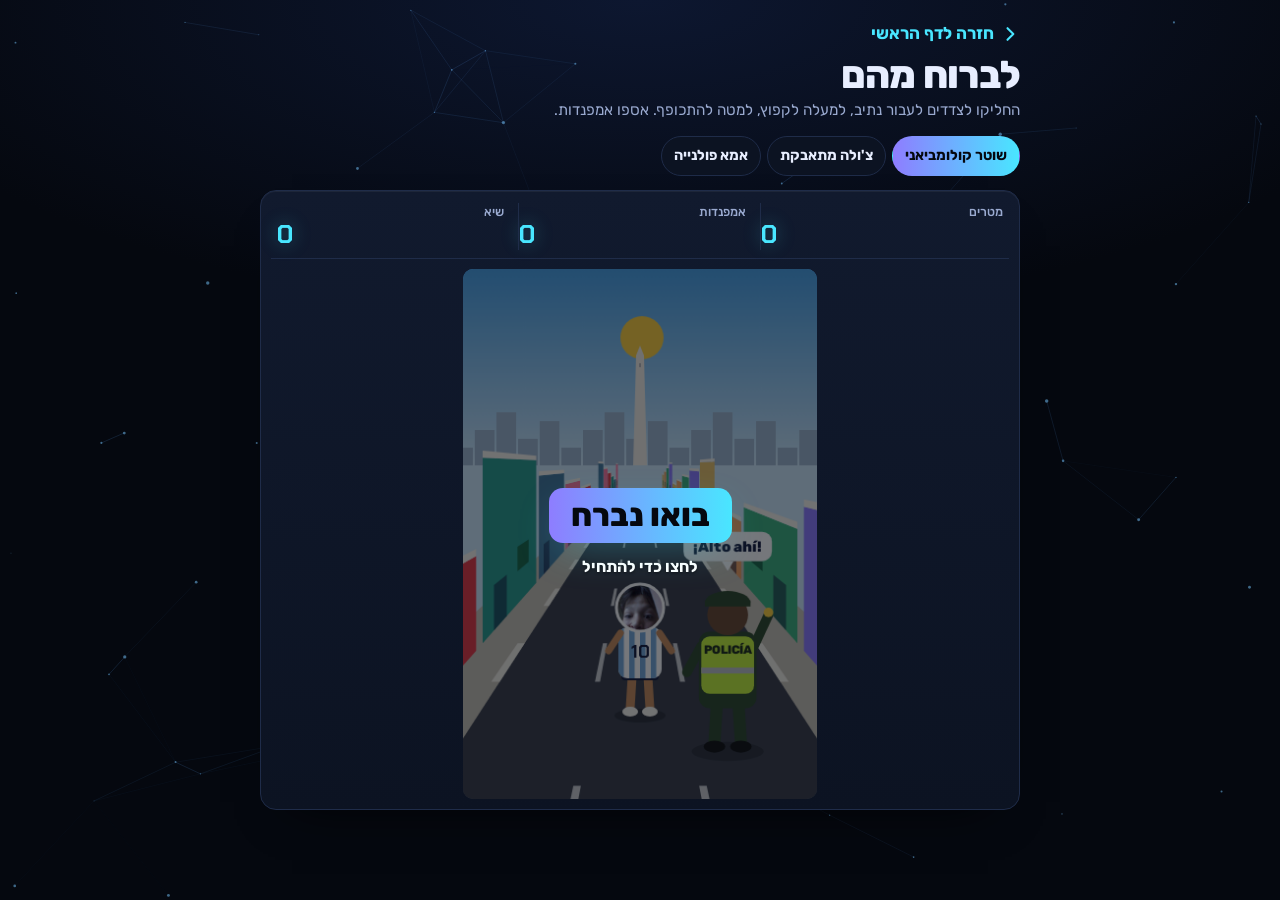
==== commit ce5bb02c: "Add gallery page, WhatsApp updates button, and replace mini-game with a Buenos Aires runner Gallery " ====
--- a/game.html
+++ b/game.html
@@ -7,28 +7,33 @@
 <link rel="preconnect" href="https://fonts.googleapis.com">
 <link rel="stylesheet" href="https://fonts.googleapis.com/css2?family=Rubik:wght@400;500;700;800&family=Chakra+Petch:wght@600;700&display=swap">
 <link rel="stylesheet" href="style.css">
-<title>הטיול של מעין · מעין בקופקבנה</title>
+<title>הטיול של מעין · לברוח מהם</title>
 <meta name="theme-color" content="#05080f">
-<meta name="description" content="משחק קטן: כמה פעמים מעין יקפיץ את הכדור בחוף קופקבנה?">
+<meta name="description" content="משחק ריצה: מעין בורח ברחובות בואנוס איירס. מי רודף אחריו?">
 </head>
 <body>
 <main class="game-main">
   <div>
     <a class="back" href="./"><svg viewBox="0 0 24 24" fill="none" stroke="currentColor" stroke-width="2.5" stroke-linecap="round" stroke-linejoin="round" aria-hidden="true"><path d="M9 5l7 7-7 7"/></svg>חזרה לדף הראשי</a>
-    <h1 class="page-h">מעין בקופקבנה</h1>
-    <p class="sub">הזיזו את מעין עם האצבע ותנו לכדור לקפוץ לו על הראש. כל נגיעה נקודה, רק שלא ייפול לחול.</p>
+    <h1 class="page-h">לברוח מהם</h1>
+    <p class="sub">החליקו לצדדים לעבור נתיב, למעלה לקפוץ, למטה להתכופף. אספו אמפנדות.</p>
   </div>
+
+  <fieldset class="chasers" id="chasers">
+    <legend class="sr">מי רודף אחרי מעין?</legend>
+  </fieldset>
 
   <section class="punch game" aria-labelledby="game-h">
     <h2 id="game-h" class="sr">המשחק</h2>
-    <div class="g-score">
-      <div><span class="lbl">נקודות</span><span class="dot" id="score">0</span></div>
+    <div class="g-score g-score-3">
+      <div><span class="lbl">מטרים</span><span class="dot" id="score">0</span></div>
+      <div><span class="lbl">אמפנדות</span><span class="dot" id="coins">0</span></div>
       <div><span class="lbl">שיא</span><span class="dot" id="best">0</span></div>
     </div>
     <div class="g-stage">
-      <canvas id="cv" aria-label="משחק הקפצת כדור: מעין מקפיץ כדור בחוף קופקבנה"></canvas>
+      <canvas id="cv" aria-label="משחק ריצה: מעין בורח ברחוב בבואנוס איירס"></canvas>
       <button class="g-over" id="over" type="button">
-        <span class="g-stamp" id="over-t">בואו נשחק</span>
+        <span class="g-stamp" id="over-t">בואו נברח</span>
         <span class="g-hint" id="over-s">לחצו כדי להתחיל</span>
       </button>
     </div>
@@ -36,172 +41,364 @@
 </main>
 
 <script>
-/* Keepy-uppy: Maayan follows the pointer, the ball bounces off his head. */
-const W = 360, H = 540, GROUND = H - 64;
+/* Endless runner on a Buenos Aires street, seen from behind Maayan.
+   World: x across the road (lanes at -100/0/100), z away from the camera, h up from the asphalt.
+   Everything is drawn with canvas shapes; the only image is Maayan's avatar. */
+const W = 360, H = 540, HZ = 200, GY = 455, F = 320, LW = 100, ROAD = 165, WALK = 225, ZMAX = 2600;
 const cv = document.getElementById("cv"), ctx = cv.getContext("2d");
-const $score = document.getElementById("score"), $best = document.getElementById("best");
-const $over = document.getElementById("over"), $overT = document.getElementById("over-t"), $overS = document.getElementById("over-s");
+const $ = id => document.getElementById(id);
 const face = new Image(); face.src = "avatar.jpg";
-const reduced = matchMedia("(prefers-reduced-motion: reduce)").matches;
-
-let best = 0; try { best = +localStorage.getItem("maayan-keepy-best") || 0; } catch(e) {}
-$best.textContent = best;
-
-const me = { x: W/2, tx: W/2, vx: 0, headR: 30, headY: GROUND - 112 };
-const ball = { x: W/2, y: 120, vx: 0, vy: 0, r: 17, spin: 0 };
-let score = 0, playing = false, last = 0, bump = 0, sand = [];
-
-/* the background is static: paint it once */
+
+const CHASERS = {
+  cop:  { name: "שוטר קולומביאני", say: ["¡Alto ahí!", "¡Pare, mijo!", "¡Documentos!"], caught: "השוטר תפס אותך", draw: drawCop },
+  chola:{ name: "צ'ולה מתאבקת", say: ["¡Vení acá!", "¡Te agarro, gringo!", "¡A la lona!"], caught: "הצ'ולה הפילה אותך לזירה", draw: drawChola },
+  ima:  { name: "אמא פולנייה", say: ["תלבש סוודר!", "לפחות תתקשר!", "אכלת משהו?"], caught: "אמא תפסה אותך. לובשים סוודר", draw: drawIma }
+};
+let who = "cop"; try { who = CHASERS[localStorage.getItem("maayan-run-chaser")] ? localStorage.getItem("maayan-run-chaser") : "cop"; } catch(e) {}
+$("chasers").insertAdjacentHTML("beforeend", Object.entries(CHASERS).map(([k, c]) =>
+  `<label class="chip"><input type="radio" name="chaser" value="${k}" ${k === who ? "checked" : ""}><span>${c.name}</span></label>`).join(""));
+$("chasers").addEventListener("change", e => { who = e.target.value; try { localStorage.setItem("maayan-run-chaser", who); } catch(e) {} if (!playing) draw(); });
+
+let best = 0; try { best = +localStorage.getItem("maayan-run-best") || 0; } catch(e) {}
+$("best").textContent = best;
+
+/* ---------- projection ---------- */
+const S = z => F / (F + z);
+const PX = (z, x) => W/2 + x * S(z);
+const PY = (z, h = 0) => HZ + (GY - HZ) * S(z) - h * S(z);
+
+/* ---------- state ---------- */
+const me = { lane: 0, x: 0, h: 0, vh: 0, slide: 0, run: 0, prevLane: 0 };
+let objs = [], dist = 0, speed = 9, coins = 0, nextRow = 0, chase = 1, stumble = 0, slow = 0, playing = false, last = 0, flash = 0, sayIdx = 0, sayT = 0;
+
+function reset(){
+  Object.assign(me, { lane: 0, x: 0, h: 0, vh: 0, slide: 0, run: 0, prevLane: 0 });
+  objs = []; dist = 0; speed = 9; coins = 0; nextRow = 900; chase = 1; stumble = 0; slow = 0; flash = 0; sayT = 0;
+  $("score").textContent = 0; $("coins").textContent = 0;
+}
+function start(){ reset(); playing = true; $over.hidden = true; last = performance.now(); requestAnimationFrame(loop); }
+const $over = $("over");
+function end(){
+  playing = false; chase = 1;
+  const m = Math.floor(dist / 40);
+  if (m > best){ best = m; $("best").textContent = best; try { localStorage.setItem("maayan-run-best", best); } catch(e) {} }
+  $("over-t").textContent = CHASERS[who].caught;
+  $("over-s").textContent = `${m} מטרים · ${coins} אמפנדות` + (m > 0 && m === best ? " · שיא חדש!" : "") + " · לחצו לעוד ריצה";
+  draw(); $over.hidden = false; setTimeout(() => $over.focus(), 0);
+}
+
+/* ---------- spawning: every row leaves at least one lane open ---------- */
+function row(){
+  const free = [-1, 0, 1][Math.floor(Math.random() * 3)];
+  for (const lane of [-1, 0, 1]){
+    if (lane === free){
+      if (Math.random() < .7) for (let i = 0; i < 5; i++) objs.push({ t: "coin", lane, z: ZMAX + i * 70, len: 10, h: 0 });
+      continue;
+    }
+    const r = Math.random();
+    const t = r < .25 ? null : r < .5 ? "bar" : r < .72 ? "sign" : "bus";
+    if (t) objs.push({ t, lane, z: ZMAX, len: t === "bus" ? 380 : 24 });
+  }
+  nextRow = 430 + Math.random() * 300;
+}
+
+function hit(o){
+  o.hit = true;
+  if (o.t === "bus" && o.z > -6){ flash = 1; return end(); }   /* straight into the front of a colectivo */
+  if (o.t === "bus"){ me.lane = me.prevLane; }                /* bumped its side: bounce back */
+  if (stumble > 0){ flash = 1; return end(); }
+  stumble = 330; slow = 45; flash = .7; nextSay();
+}
+function nextSay(){ sayIdx = (sayIdx + 1) % 3; sayT = 120; }
+
+function step(dt){
+  speed = 9 + Math.min(11, dist / 1500);
+  const v = speed * (slow > 0 ? .55 : 1) * dt;
+  dist += v; slow = Math.max(0, slow - dt);
+  $("score").textContent = Math.floor(dist / 40);
+
+  me.x += (me.lane * LW - me.x) * Math.min(1, .32 * dt);
+  if (me.h > 0 || me.vh > 0){ me.vh -= 1.05 * dt; me.h = Math.max(0, me.h + me.vh * dt); if (me.h === 0) me.vh = 0; }
+  me.slide = Math.max(0, me.slide - dt); me.run += v * .045;
+
+  nextRow -= v; if (nextRow <= 0) row();
+  for (const o of objs){
+    o.z -= v;
+    if (o.hit || o.z > 14 || o.z + o.len < -14 || Math.abs(me.x - o.lane * LW) > 52) continue;
+    if (o.t === "coin"){ if (me.h < 90){ o.hit = true; coins++; $("coins").textContent = coins; } continue; }
+    if (o.t === "bar" && me.h > 38) continue;
+    if (o.t === "sign" && me.slide > 0) continue;
+    hit(o); if (!playing) return;
+  }
+  objs = objs.filter(o => o.z + o.len > -200 && !(o.t === "coin" && o.hit));
+
+  stumble = Math.max(0, stumble - dt);
+  chase += ((stumble > 0 ? 1 : 0) - chase) * Math.min(1, (stumble > 0 ? .12 : .018) * dt);
+  flash = Math.max(0, flash - .05 * dt); sayT = Math.max(0, sayT - dt);
+}
+
+/* ---------- input ---------- */
+function act(a){
+  if (!playing) return;
+  if (a === "left" && me.lane > -1){ me.prevLane = me.lane; me.lane--; }
+  if (a === "right" && me.lane < 1){ me.prevLane = me.lane; me.lane++; }
+  if (a === "up" && me.h === 0){ me.vh = 15; me.slide = 0; }
+  if (a === "down"){ me.slide = 38; if (me.h > 0) me.vh = Math.min(me.vh, -14); }
+}
+let p0 = null;
+cv.addEventListener("pointerdown", e => { p0 = { x: e.clientX, y: e.clientY, done: false }; });
+cv.addEventListener("pointermove", e => {
+  if (!p0 || p0.done) return;
+  const dx = e.clientX - p0.x, dy = e.clientY - p0.y;
+  if (Math.hypot(dx, dy) < 28) return;
+  p0.done = true; act(Math.abs(dx) > Math.abs(dy) ? (dx < 0 ? "left" : "right") : (dy < 0 ? "up" : "down"));
+});
+cv.addEventListener("pointerup", e => {
+  if (p0 && !p0.done){ const r = cv.getBoundingClientRect(), fx = (e.clientX - r.left) / r.width;
+    act(fx < .33 ? "left" : fx > .67 ? "right" : "up"); }
+  p0 = null;
+});
+document.addEventListener("keydown", e => {
+  const k = { ArrowLeft: "left", a: "left", ArrowRight: "right", d: "right", ArrowUp: "up", w: "up", " ": "up", ArrowDown: "down", s: "down" }[e.key];
+  if (k && playing){ e.preventDefault(); act(k); }
+});
+$over.addEventListener("click", start);
+
+/* ---------- static sky: painted once ---------- */
 const bg = document.createElement("canvas");
 function paintBg(){
-  const s = devicePixelRatio || 1; bg.width = W*s; bg.height = H*s;
-  const b = bg.getContext("2d"); b.scale(s, s);
-  const sky = b.createLinearGradient(0, 0, 0, 300); sky.addColorStop(0, "#5fb6f0"); sky.addColorStop(1, "#bfe6fb");
+  const d = devicePixelRatio || 1; bg.width = W * d; bg.height = H * d;
+  const b = bg.getContext("2d"); b.scale(d, d);
+  const sky = b.createLinearGradient(0, 0, 0, HZ); sky.addColorStop(0, "#4aa3e8"); sky.addColorStop(1, "#cfe9fb");
   b.fillStyle = sky; b.fillRect(0, 0, W, H);
-  b.fillStyle = "#ffd23f"; b.beginPath(); b.arc(70, 78, 30, 0, 7); b.fill();
-  /* Sugarloaf and its neighbour, across the bay */
-  b.fillStyle = "#2f7d55";
-  b.beginPath(); b.moveTo(170, 300); b.bezierCurveTo(190, 250, 205, 170, 245, 168); b.bezierCurveTo(285, 170, 290, 240, 300, 300); b.fill();
-  b.beginPath(); b.moveTo(250, 300); b.bezierCurveTo(280, 255, 300, 230, 330, 232); b.bezierCurveTo(350, 236, 360, 260, 370, 300); b.fill();
-  b.strokeStyle = "rgba(20,26,60,.5)"; b.lineWidth = 1; b.beginPath(); b.moveTo(245, 170); b.lineTo(330, 233); b.stroke();
-  /* sea */
-  b.fillStyle = "#1f8fc4"; b.fillRect(0, 296, W, 60);
-  b.strokeStyle = "rgba(255,255,255,.55)"; b.lineWidth = 2;
-  for (let y = 308; y < 352; y += 14){ b.beginPath(); for (let x = 0; x <= W; x += 6) b.lineTo(x, y + Math.sin(x/14 + y)*2); b.stroke(); }
-  /* sand */
-  b.fillStyle = "#f3d9a0"; b.fillRect(0, 352, W, GROUND - 352);
-  b.fillStyle = "rgba(170,120,50,.18)";
-  for (let i = 0; i < 90; i++){ b.beginPath(); b.arc((i*73)%W, 356 + (i*37)%(GROUND-358), 1.2, 0, 7); b.fill(); }
-  /* the Copacabana promenade: black-and-white wave stones */
-  b.fillStyle = "#f7f4ec"; b.fillRect(0, GROUND, W, H - GROUND);
-  b.fillStyle = "#141a3c";
-  for (let row = 0; row < 3; row++){
-    const y0 = GROUND + 6 + row*20;
-    b.beginPath(); b.moveTo(0, y0);
-    for (let x = 0; x <= W; x += 4) b.lineTo(x, y0 + Math.sin(x/18 + row*Math.PI)*5);
-    for (let x = W; x >= 0; x -= 4) b.lineTo(x, y0 + 9 + Math.sin(x/18 + row*Math.PI)*5);
-    b.fill();
-  }
-  b.fillStyle = "#141a3c"; b.fillRect(0, GROUND, W, 3);
-}
-
-function fit(){
-  const s = devicePixelRatio || 1; cv.width = W*s; cv.height = H*s;
-  ctx.setTransform(s, 0, 0, s, 0, 0); paintBg(); draw();
-}
-
-function reset(){
-  score = 0; $score.textContent = 0;
-  me.x = me.tx = W/2; me.vx = 0;
-  ball.x = W/2 + (Math.random() < .5 ? -14 : 14); ball.y = 110; ball.vx = 0; ball.vy = 0; sand = [];
-}
-function start(){ reset(); playing = true; $over.hidden = true; last = performance.now(); requestAnimationFrame(loop); }
-function end(){
-  playing = false;
-  if (score > best){ best = score; $best.textContent = best; try { localStorage.setItem("maayan-keepy-best", best); } catch(e) {} }
-  $overT.textContent = score === 0 ? "אופס!" : `${score} נגיעות`;
-  $overS.textContent = score > 0 && score === best ? "שיא חדש! לחצו כדי לשחק שוב" : "לחצו כדי לשחק שוב";
-  $over.hidden = false; setTimeout(() => $over.focus(), 0);
-}
-
-function step(dt){
-  /* Maayan eases toward the finger; his speed feeds the ball's sideways kick */
-  const px = me.x; me.x += (me.tx - me.x) * Math.min(1, .35*dt);
-  me.x = Math.max(me.headR, Math.min(W - me.headR, me.x)); me.vx = (me.x - px) / dt;
-
-  const g = .32 + Math.min(score, 40) * .006;
-  ball.vy += g*dt; ball.x += ball.vx*dt; ball.y += ball.vy*dt; ball.spin += ball.vx*.05*dt;
-  if (ball.x < ball.r){ ball.x = ball.r; ball.vx = Math.abs(ball.vx)*.8; }
-  if (ball.x > W - ball.r){ ball.x = W - ball.r; ball.vx = -Math.abs(ball.vx)*.8; }
-  if (ball.y < ball.r){ ball.y = ball.r; ball.vy = Math.abs(ball.vy)*.5; }
-
-  const dx = ball.x - me.x, dy = ball.y - me.headY, d = Math.hypot(dx, dy);
-  if (ball.vy > 0 && d < ball.r + me.headR && dy < 8){
-    ball.vy = -(10.5 + Math.random()*1.5 + Math.min(score, 40)*.07);
-    ball.vx = dx*.16 + me.vx*.35 + (Math.random() - .5)*1.2;
-    ball.y = me.headY - (ball.r + me.headR) * Math.max(.6, -dy/d || 1);
-    score++; $score.textContent = score; bump = 1;
-  }
-  bump = Math.max(0, bump - .12*dt);
-
-  if (ball.y + ball.r >= GROUND){
-    ball.y = GROUND - ball.r;
-    for (let i = 0; i < 14; i++) sand.push({ x: ball.x, y: GROUND - 2, vx: (Math.random()-.5)*5, vy: -Math.random()*4, life: 1 });
-    end();
-  }
-}
-
-function drawMaayan(){
-  const x = me.x, hy = me.headY + bump*4, lean = Math.max(-.25, Math.min(.25, me.vx*.04));
-  ctx.save(); ctx.translate(x, GROUND); ctx.rotate(lean*.3);
-  /* legs, socks, boots */
-  ctx.lineCap = "round"; ctx.strokeStyle = "#c98d5b"; ctx.lineWidth = 9;
-  ctx.beginPath(); ctx.moveTo(-9, -36); ctx.lineTo(-11, -6); ctx.moveTo(9, -36); ctx.lineTo(11, -6); ctx.stroke();
-  ctx.strokeStyle = "#ffffff"; ctx.lineWidth = 10;
-  ctx.beginPath(); ctx.moveTo(-11, -18); ctx.lineTo(-11, -6); ctx.moveTo(11, -18); ctx.lineTo(11, -6); ctx.stroke();
-  ctx.fillStyle = "#141a3c"; ctx.beginPath(); ctx.ellipse(-13, -3, 9, 4, 0, 0, 7); ctx.ellipse(13, -3, 9, 4, 0, 0, 7); ctx.fill();
-  /* Brazil kit: blue shorts, yellow shirt with green trim */
-  ctx.fillStyle = "#1d3fb8"; ctx.beginPath(); ctx.roundRect(-20, -50, 40, 18, 4); ctx.fill();
-  ctx.fillStyle = "#ffd23f"; ctx.beginPath(); ctx.roundRect(-22, -GROUND + hy + me.headR - 4, 44, (GROUND - hy - me.headR) - 46, 8); ctx.fill();
-  ctx.strokeStyle = "#1b9a59"; ctx.lineWidth = 3; ctx.beginPath(); ctx.moveTo(-22, -50); ctx.lineTo(22, -50); ctx.stroke();
-  /* arms up, celebrating a little on every touch */
-  ctx.strokeStyle = "#c98d5b"; ctx.lineWidth = 7; const ay = -GROUND + hy + me.headR + 6, up = 10 + bump*14;
-  ctx.beginPath(); ctx.moveTo(-20, ay); ctx.lineTo(-34, ay + 20 - up); ctx.moveTo(20, ay); ctx.lineTo(34, ay + 20 - up); ctx.stroke();
-  ctx.fillStyle = "#141a3c"; ctx.font = "700 15px VT323, monospace"; ctx.textAlign = "center"; ctx.fillText("10", 0, ay + 22);
+  b.fillStyle = "#ffd23f"; b.beginPath(); b.arc(W/2 + 2, 70, 22, 0, 7); b.fill();   /* the Sol de Mayo, for once without a face */
+  b.fillStyle = "#9fb7cf";
+  for (let i = 0; i < 18; i++){ const x = i * 22 - 10, h = 18 + (i * 37 % 5) * 9; b.fillRect(x, HZ - h, 20, h); }
+  /* the Obelisco at the end of the avenue */
+  b.fillStyle = "#f4f1e8"; b.beginPath(); b.moveTo(W/2 - 7, HZ); b.lineTo(W/2 - 4, HZ - 112); b.lineTo(W/2, HZ - 122); b.lineTo(W/2 + 4, HZ - 112); b.lineTo(W/2 + 7, HZ); b.fill();
+  b.fillStyle = "rgba(20,26,60,.25)"; b.fillRect(W/2 - 1, HZ - 104, 2, 4);
+}
+
+/* ---------- scenery ---------- */
+const FACADES = ["#e63946", "#f4a261", "#2a9d8f", "#e9c46a", "#457b9d", "#8e7dff", "#ff7aa2", "#3fb37f"];
+const quad = (a, b, c, d, fill) => { ctx.fillStyle = fill; ctx.beginPath(); ctx.moveTo(...a); ctx.lineTo(...b); ctx.lineTo(...c); ctx.lineTo(...d); ctx.fill(); };
+function scenery(){
+  const NZ = -150, n = S(NZ);
+  /* sidewalks and road */
+  quad([PX(ZMAX, -WALK - 60), PY(ZMAX)], [PX(ZMAX, WALK + 60), PY(ZMAX)], [PX(NZ, WALK + 60), PY(NZ)], [PX(NZ, -WALK - 60), PY(NZ)], "#c9c3b6");
+  quad([PX(ZMAX, -ROAD), PY(ZMAX)], [PX(ZMAX, ROAD), PY(ZMAX)], [PX(NZ, ROAD), PY(NZ)], [PX(NZ, -ROAD), PY(NZ)], "#3b3f4a");
+  /* kerbs, lane dashes, sidewalk tiles: all scroll with distance */
+  const seg = 200, off = dist % seg;
+  for (let k = Math.ceil(ZMAX / seg); k >= 0; k--){
+    const z0 = k * seg - off - 150, z1 = z0 + 80; if (z0 > ZMAX || z1 < NZ) continue;
+    const a = Math.max(NZ, z0), b = Math.min(ZMAX, z1);
+    for (const x of [-LW/2, LW/2]) quad([PX(a, x - 3), PY(a)], [PX(a, x + 3), PY(a)], [PX(b, x + 3), PY(b)], [PX(b, x - 3), PY(b)], "rgba(255,255,255,.75)");
+    for (const sgn of [-1, 1]) quad([PX(a, sgn * ROAD), PY(a)], [PX(a, sgn * (ROAD + 10)), PY(a)], [PX(b, sgn * (ROAD + 10)), PY(b)], [PX(b, sgn * ROAD), PY(b)], "#f3f0e6");
+  }
+  /* Caminito-coloured houses, far to near */
+  const L = 250, o2 = dist % L, base = Math.floor(dist / L);
+  for (let k = Math.ceil(ZMAX / L); k >= 0; k--){
+    const z0 = k * L - o2 - 120, z1 = z0 + L - 18; if (z1 < NZ + 40) continue;
+    const a = Math.max(NZ + 40, z0);
+    for (const sgn of [-1, 1]){
+      const id = (base + k) * 2 + (sgn > 0 ? 1 : 0), hgt = 130 + (id * 7 % 5) * 34, x = sgn * WALK;
+      const col = FACADES[(id * 5) % FACADES.length];
+      quad([PX(a, x), PY(a)], [PX(a, x), PY(a, hgt)], [PX(z1, x), PY(z1, hgt)], [PX(z1, x), PY(z1)], col);
+      quad([PX(a, x), PY(a, hgt)], [PX(a, x), PY(a, hgt + 10)], [PX(z1, x), PY(z1, hgt + 10)], [PX(z1, x), PY(z1, hgt)], "#f7f4ec");
+      /* door and a window with a green shutter */
+      const zd0 = a + (z1 - a) * .15, zd1 = a + (z1 - a) * .35, zw0 = a + (z1 - a) * .55, zw1 = a + (z1 - a) * .8;
+      quad([PX(zd0, x), PY(zd0)], [PX(zd0, x), PY(zd0, 70)], [PX(zd1, x), PY(zd1, 70)], [PX(zd1, x), PY(zd1)], "rgba(20,26,60,.55)");
+      quad([PX(zw0, x), PY(zw0, 60)], [PX(zw0, x), PY(zw0, 105)], [PX(zw1, x), PY(zw1, 105)], [PX(zw1, x), PY(zw1, 60)], "#1b6b4a");
+    }
+  }
+}
+
+/* ---------- obstacles ---------- */
+function drawBar(o){
+  const s = S(o.z), x = PX(o.z, o.lane * LW), w = 86 * s;
+  ctx.fillStyle = "#555"; ctx.fillRect(x - w/2 + 4*s, PY(o.z, 44), 5*s, 44*s); ctx.fillRect(x + w/2 - 9*s, PY(o.z, 44), 5*s, 44*s);
+  const y = PY(o.z, 44), hh = 18 * s;
+  ctx.save(); ctx.beginPath(); ctx.rect(x - w/2, y, w, hh); ctx.clip();
+  ctx.fillStyle = "#ffd23f"; ctx.fillRect(x - w/2, y, w, hh); ctx.fillStyle = "#141a3c";
+  for (let i = -2; i < 10; i++){ ctx.beginPath(); ctx.moveTo(x - w/2 + i*16*s, y + hh); ctx.lineTo(x - w/2 + i*16*s + 8*s, y + hh); ctx.lineTo(x - w/2 + i*16*s + 16*s, y); ctx.lineTo(x - w/2 + i*16*s + 8*s, y); ctx.fill(); }
   ctx.restore();
-  /* the head is the real photo */
-  ctx.save(); ctx.beginPath(); ctx.arc(x, hy, me.headR, 0, 7); ctx.closePath();
-  ctx.fillStyle = "#3e4670"; ctx.fill(); ctx.clip();
+}
+function drawSign(o){
+  const s = S(o.z), x = PX(o.z, o.lane * LW), w = 92 * s;
+  ctx.fillStyle = "#2b2f3a"; ctx.fillRect(x - w/2, PY(o.z, 100), 5*s, 100*s); ctx.fillRect(x + w/2 - 5*s, PY(o.z, 100), 5*s, 100*s);
+  const y = PY(o.z, 100), hh = 40 * s;
+  ctx.fillStyle = "#141a3c"; ctx.beginPath(); ctx.roundRect(x - w/2, y, w, hh, 6*s); ctx.fill();
+  ctx.strokeStyle = "#ffd23f"; ctx.lineWidth = Math.max(1, 2.5*s); ctx.beginPath(); ctx.roundRect(x - w/2 + 4*s, y + 4*s, w - 8*s, hh - 8*s, 4*s); ctx.stroke();
+  if (s > .22){ ctx.fillStyle = "#ff7aa2"; ctx.font = `800 ${15*s}px Rubik, sans-serif`; ctx.textAlign = "center"; ctx.textBaseline = "middle"; ctx.fillText("¡Agachate!", x, y + hh/2 + 1*s); }
+}
+function drawBus(o){
+  const z0 = Math.max(o.z, -100), z1 = o.z + o.len, lx = o.lane * LW, hw = 46, h = 150;
+  if (z0 >= z1) return;
+  const side = o.lane < 0 ? lx + hw : o.lane > 0 ? lx - hw : null;
+  if (side != null){
+    quad([PX(z0, side), PY(z0)], [PX(z0, side), PY(z0, h)], [PX(z1, side), PY(z1, h)], [PX(z1, side), PY(z1)], "#c23b3b");
+    quad([PX(z0, side), PY(z0, 105)], [PX(z0, side), PY(z0, 135)], [PX(z1, side), PY(z1, 135)], [PX(z1, side), PY(z1, 105)], "#1c2a44");
+  }
+  quad([PX(z0, lx - hw), PY(z0, h)], [PX(z0, lx + hw), PY(z0, h)], [PX(z1, lx + hw), PY(z1, h)], [PX(z1, lx - hw), PY(z1, h)], "#e9e4d8");
+  if (o.z < -6) return;   /* we're beside it now: the front face is behind the camera */
+  const s = S(o.z), x = PX(o.z, lx), yb = PY(o.z), w = hw * 2 * s;
+  ctx.fillStyle = "#f2ede0"; ctx.beginPath(); ctx.roundRect(x - w/2, yb - h*s, w, h*s, 8*s); ctx.fill();
+  ctx.fillStyle = "#c23b3b"; ctx.fillRect(x - w/2, yb - 48*s, w, 22*s);
+  ctx.fillStyle = "#1d3fb8"; ctx.fillRect(x - w/2, yb - 26*s, w, 10*s);
+  ctx.fillStyle = "#1c2a44"; ctx.beginPath(); ctx.roundRect(x - w/2 + 6*s, yb - h*s + 26*s, w - 12*s, 62*s, 5*s); ctx.fill();
+  ctx.fillStyle = "#ffd23f"; ctx.fillRect(x - w/2 + 10*s, yb - h*s + 6*s, w - 20*s, 16*s);
+  if (s > .25){ ctx.fillStyle = "#141a3c"; ctx.font = `700 ${13*s}px "Chakra Petch", monospace`; ctx.textAlign = "center"; ctx.textBaseline = "middle"; ctx.fillText("152", x, yb - h*s + 14.5*s); }
+  ctx.fillStyle = "#fff6c8"; ctx.beginPath(); ctx.arc(x - w/2 + 12*s, yb - 36*s, 6*s, 0, 7); ctx.arc(x + w/2 - 12*s, yb - 36*s, 6*s, 0, 7); ctx.fill();
+  ctx.fillStyle = "#141a3c"; ctx.fillRect(x - w/2 + 4*s, yb - 6*s, 14*s, 6*s); ctx.fillRect(x + w/2 - 18*s, yb - 6*s, 14*s, 6*s);
+}
+function drawCoin(o){
+  const s = S(o.z), x = PX(o.z, o.lane * LW), y = PY(o.z, 34 + Math.sin(o.z / 60) * 5), r = 15 * s;
+  ctx.fillStyle = "rgba(0,0,0,.18)"; ctx.beginPath(); ctx.ellipse(x, PY(o.z), r, r*.3, 0, 0, 7); ctx.fill();
+  ctx.fillStyle = "#e2a340"; ctx.beginPath(); ctx.arc(x, y + r*.35, r, Math.PI, 0); ctx.closePath(); ctx.fill();
+  ctx.fillStyle = "#b8792a";
+  for (let i = 0; i <= 6; i++){ const a = Math.PI + i * Math.PI / 6; ctx.beginPath(); ctx.arc(x + Math.cos(a) * r, y + r*.35 + Math.sin(a) * r, 2.6*s, 0, 7); ctx.fill(); }
+  ctx.fillStyle = "rgba(255,240,200,.6)"; ctx.beginPath(); ctx.ellipse(x - r*.3, y - r*.1, r*.25, r*.12, -.5, 0, 7); ctx.fill();
+}
+
+/* ---------- Maayan, from behind, in an Argentina shirt ---------- */
+function drawMe(){
+  const s = 1, x = PX(0, me.x), foot = PY(0, me.h), sl = me.slide > 0, t = me.run;
+  ctx.fillStyle = "rgba(0,0,0,.25)"; ctx.beginPath(); ctx.ellipse(x, PY(0), 26 - Math.min(14, me.h / 8), 7, 0, 0, 7); ctx.fill();
+  ctx.save(); ctx.translate(x, foot); ctx.rotate((me.lane * LW - me.x) * -.004);
+  const bodyTop = sl ? -62 : -102, swing = playing && me.h === 0 && !sl ? Math.sin(t) : (me.h > 0 ? .5 : 0);
+  ctx.lineCap = "round";
+  if (!sl){
+    ctx.strokeStyle = "#c98d5b"; ctx.lineWidth = 9;
+    ctx.beginPath(); ctx.moveTo(-8, -40); ctx.lineTo(-10, -8 + swing * 8); ctx.moveTo(8, -40); ctx.lineTo(10, -8 - swing * 8); ctx.stroke();
+    ctx.fillStyle = "#f7f4ec"; ctx.beginPath(); ctx.ellipse(-10, -4 + swing * 8, 8, 5, 0, 0, 7); ctx.ellipse(10, -4 - swing * 8, 8, 5, 0, 0, 7); ctx.fill();
+  } else {
+    ctx.strokeStyle = "#c98d5b"; ctx.lineWidth = 9;
+    ctx.beginPath(); ctx.moveTo(-8, -26); ctx.lineTo(-20, -4); ctx.moveTo(8, -26); ctx.lineTo(20, -4); ctx.stroke();
+  }
+  ctx.fillStyle = "#141a3c"; ctx.beginPath(); ctx.roundRect(-19, sl ? -34 : -54, 38, 18, 4); ctx.fill();
+  /* sky-blue and white stripes, number 10 */
+  const sh = sl ? 30 : 52, sy = bodyTop + 12;
+  ctx.save(); ctx.beginPath(); ctx.roundRect(-22, sy, 44, sh, 9); ctx.clip();
+  ctx.fillStyle = "#ffffff"; ctx.fillRect(-22, sy, 44, sh); ctx.fillStyle = "#75aadb";
+  for (let i = -22; i < 22; i += 11) ctx.fillRect(i, sy, 5.5, sh);
+  ctx.restore();
+  ctx.fillStyle = "#141a3c"; ctx.font = `700 ${sl ? 14 : 18}px "Chakra Petch", monospace`; ctx.textAlign = "center"; ctx.textBaseline = "middle"; ctx.fillText("10", 0, sy + sh/2);
+  ctx.strokeStyle = "#c98d5b"; ctx.lineWidth = 7;
+  ctx.beginPath(); ctx.moveTo(-20, sy + 6); ctx.lineTo(-32, sy + 24 - swing * 10); ctx.moveTo(20, sy + 6); ctx.lineTo(32, sy + 24 + swing * 10); ctx.stroke();
+  ctx.restore();
+  /* the head is the real photo: he keeps looking back at who's chasing him */
+  const hx = x + (me.lane * LW - me.x) * -.1, hy = foot + bodyTop - 8, r = 24;
+  ctx.save(); ctx.beginPath(); ctx.arc(hx, hy, r, 0, 7); ctx.fillStyle = "#3e4670"; ctx.fill(); ctx.clip();
   if (face.complete && face.naturalWidth){
-    const s = Math.max(me.headR*2 / face.naturalWidth, me.headR*2 / face.naturalHeight)*1.15;
-    ctx.drawImage(face, x - face.naturalWidth*s/2, hy - face.naturalHeight*s/2.4, face.naturalWidth*s, face.naturalHeight*s);
+    const k = Math.max(r*2 / face.naturalWidth, r*2 / face.naturalHeight) * 1.15;
+    ctx.drawImage(face, hx - face.naturalWidth*k/2, hy - face.naturalHeight*k/2.4, face.naturalWidth*k, face.naturalHeight*k);
   }
   ctx.restore();
-  ctx.lineWidth = 3; ctx.strokeStyle = "#ffffff"; ctx.beginPath(); ctx.arc(x, hy, me.headR, 0, 7); ctx.stroke();
-}
-
-function drawBall(){
-  const { x, y, r } = ball;
-  ctx.fillStyle = "rgba(20,26,60,.18)";
-  const sh = 1 - Math.min(1, (GROUND - y)/400);
-  ctx.beginPath(); ctx.ellipse(x, GROUND - 2, r*(.5 + sh*.6), 4, 0, 0, 7); ctx.fill();
-  ctx.save(); ctx.translate(x, y); ctx.rotate(ball.spin);
-  ctx.fillStyle = "#ffffff"; ctx.strokeStyle = "#141a3c"; ctx.lineWidth = 2;
-  ctx.beginPath(); ctx.arc(0, 0, r, 0, 7); ctx.fill(); ctx.stroke();
-  ctx.fillStyle = "#141a3c";
-  const pent = (cx, cy, s) => { ctx.beginPath(); for (let i = 0; i < 5; i++){ const a = i*1.2566 - 1.5708; ctx.lineTo(cx + Math.cos(a)*s, cy + Math.sin(a)*s); } ctx.fill(); };
-  pent(0, 0, r*.36);
-  for (let i = 0; i < 5; i++){ const a = i*1.2566 - 1.5708; ctx.save(); ctx.beginPath(); ctx.arc(0, 0, r - 1, 0, 7); ctx.clip(); pent(Math.cos(a)*r*.95, Math.sin(a)*r*.95, r*.3); ctx.restore(); }
-  ctx.restore();
+  ctx.lineWidth = 3; ctx.strokeStyle = "#fff"; ctx.beginPath(); ctx.arc(hx, hy, r, 0, 7); ctx.stroke();
+}
+
+/* ---------- chasers, seen from behind as they run after him ---------- */
+function legs(c, swing, col, shoe){
+  c.strokeStyle = col; c.lineWidth = 10; c.lineCap = "round";
+  c.beginPath(); c.moveTo(-9, -40); c.lineTo(-11, -8 + swing * 9); c.moveTo(9, -40); c.lineTo(11, -8 - swing * 9); c.stroke();
+  c.fillStyle = shoe; c.beginPath(); c.ellipse(-11, -4 + swing * 9, 9, 5, 0, 0, 7); c.ellipse(11, -4 - swing * 9, 9, 5, 0, 0, 7); c.fill();
+}
+function arms(c, y, swing, col, upL, upR){
+  c.strokeStyle = col; c.lineWidth = 8; c.lineCap = "round";
+  c.beginPath(); c.moveTo(-22, y); c.lineTo(-34, upL ? y - 26 : y + 22 - swing * 10);
+  c.moveTo(22, y); c.lineTo(34, upR ? y - 26 : y + 22 + swing * 10); c.stroke();
+}
+function drawCop(c, sw){
+  legs(c, sw, "#2f4a2c", "#111");
+  arms(c, -88, sw, "#2f4a2c", false, true);
+  c.fillStyle = "#2f4a2c"; c.beginPath(); c.roundRect(-24, -100, 48, 64, 9); c.fill();
+  c.fillStyle = "#c6f43b"; c.beginPath(); c.roundRect(-22, -96, 44, 48, 7); c.fill();
+  c.fillStyle = "#c0c4c8"; c.fillRect(-22, -70, 44, 5);
+  c.fillStyle = "#1e2d1b"; c.font = '800 10px Rubik, sans-serif'; c.textAlign = "center"; c.textBaseline = "middle"; c.fillText("POLICÍA", 0, -84);
+  c.fillStyle = "#6b4a32"; c.beginPath(); c.arc(0, -114, 17, 0, 7); c.fill();
+  c.fillStyle = "#2f4a2c"; c.beginPath(); c.ellipse(0, -124, 19, 10, 0, Math.PI, 0); c.fill(); c.fillRect(-19, -126, 38, 5);
+  c.fillStyle = "#ffd23f"; c.beginPath(); c.arc(34, -116, 4, 0, 7); c.fill();   /* whistle hand */
+}
+function drawChola(c, sw){
+  c.fillStyle = "#3a2a22"; c.fillRect(-12, -16, 8, 14); c.fillRect(4, -16, 8, 14);
+  /* layered pollera skirt */
+  const sk = [["#e0307a", 0], ["#8e3fd6", -14], ["#ff7aa2", -28]];
+  sk.forEach(([col, dy]) => { c.fillStyle = col; c.beginPath(); c.moveTo(-34 - sw * 3, -10 + dy); c.quadraticCurveTo(0, -2 + dy, 34 + sw * 3, -10 + dy); c.lineTo(16, -58); c.lineTo(-16, -58); c.fill(); });
+  arms(c, -82, sw, "#a86e4a", true, true);
+  /* striped manta over the shoulders */
+  c.fillStyle = "#1b9a59"; c.beginPath(); c.roundRect(-24, -98, 48, 44, 10); c.fill();
+  ["#ffd23f", "#e63946", "#49e6ff"].forEach((col, i) => { c.fillStyle = col; c.fillRect(-24, -88 + i * 11, 48, 4); });
+  /* two long braids with tassels */
+  c.fillStyle = "#141414"; c.beginPath(); c.arc(0, -112, 17, 0, 7); c.fill();
+  [-8, 8].forEach(bx => { c.strokeStyle = "#141414"; c.lineWidth = 6; c.beginPath(); c.moveTo(bx, -104); c.lineTo(bx + sw * 2, -52); c.stroke();
+    c.fillStyle = "#e63946"; c.beginPath(); c.arc(bx + sw * 2, -50, 4, 0, 7); c.fill(); });
+  /* the bowler hat, perched on top */
+  c.fillStyle = "#4a3426"; c.beginPath(); c.ellipse(0, -126, 18, 4, 0, 0, 7); c.fill();
+  c.beginPath(); c.ellipse(0, -132, 10, 10, 0, Math.PI, 0); c.fill(); c.fillRect(-10, -133, 20, 6);
+}
+function drawIma(c, sw){
+  legs(c, sw * .8, "#d9b08c", "#6b3a5a");
+  c.fillStyle = "#5b5f8a"; c.beginPath(); c.moveTo(-24, -24); c.lineTo(24, -24); c.lineTo(20, -64); c.lineTo(-20, -64); c.fill();
+  arms(c, -86, sw, "#a04a8c", false, true);
+  c.fillStyle = "#a04a8c"; c.beginPath(); c.roundRect(-23, -100, 46, 42, 10); c.fill();
+  c.strokeStyle = "#7a3168"; c.lineWidth = 2; c.beginPath(); c.moveTo(0, -98); c.lineTo(0, -60); c.stroke();
+  /* handbag */
+  c.fillStyle = "#8a5a2b"; c.beginPath(); c.roundRect(-38, -66, 16, 14, 3); c.fill();
+  c.strokeStyle = "#8a5a2b"; c.lineWidth = 2; c.beginPath(); c.arc(-30, -66, 6, Math.PI, 0); c.stroke();
+  /* grey hair with a bun */
+  c.fillStyle = "#b9b9c2"; c.beginPath(); c.arc(0, -114, 17, 0, 7); c.fill(); c.beginPath(); c.arc(0, -132, 8, 0, 7); c.fill();
+  /* the sweater, waved like a flag */
+  c.save(); c.translate(38, -114); c.rotate(-.4 + sw * .25);
+  c.fillStyle = "#e63946"; c.beginPath(); c.roundRect(-4, -26, 30, 24, 4); c.fill();
+  c.fillRect(-12, -26, 10, 18); c.fillRect(24, -26, 10, 18);
+  c.fillStyle = "#fff"; for (let i = 0; i < 3; i++) c.fillRect(0, -20 + i * 7, 22, 2);
+  c.restore();
+}
+function drawChaser(){
+  if (chase < .02) return;
+  const s = 1.22, x = PX(-40, me.x + (me.x <= 0 ? 78 : -78)), y = PY(-40) + (1 - chase) * 260;
+  const sw = playing ? Math.sin(me.run * 1.05 + 1) : 0;
+  ctx.fillStyle = "rgba(0,0,0,.22)"; ctx.beginPath(); ctx.ellipse(x, y, 30 * s, 8 * s, 0, 0, 7); ctx.fill();
+  ctx.save(); ctx.translate(x, y); ctx.scale(s, s); CHASERS[who].draw(ctx, sw); ctx.restore();
+  if (sayT > 0 || !playing || chase > .85){
+    const txt = CHASERS[who].say[sayIdx]; ctx.direction = /[\u0590-\u05FF]/.test(txt) ? "rtl" : "ltr"; ctx.font = '800 15px Rubik, sans-serif';
+    const tw = ctx.measureText(txt).width + 20, bx = Math.max(6, Math.min(W - tw - 6, x - tw/2)), by = y - 190 * s + 8;
+    ctx.fillStyle = "#fff"; ctx.beginPath(); ctx.roundRect(bx, by, tw, 30, 10); ctx.fill();
+    ctx.beginPath(); ctx.moveTo(x - 6, by + 30); ctx.lineTo(x + 6, by + 30); ctx.lineTo(x, by + 40); ctx.fill();
+    ctx.fillStyle = "#141a3c"; ctx.textAlign = "center"; ctx.textBaseline = "middle"; ctx.fillText(txt, bx + tw/2, by + 16); ctx.direction = "ltr";
+  }
 }
 
 function draw(){
   ctx.drawImage(bg, 0, 0, W, H);
-  drawMaayan(); drawBall();
-  ctx.fillStyle = "#e0b86a";
-  sand = sand.filter(p => p.life > 0);
-  sand.forEach(p => { ctx.globalAlpha = p.life; ctx.fillRect(p.x, p.y, 3, 3); }); ctx.globalAlpha = 1;
+  scenery();
+  const list = objs.filter(o => !o.hit || o.t !== "coin").slice().sort((a, b) => b.z - a.z);
+  const D = { bar: drawBar, sign: drawSign, bus: drawBus, coin: drawCoin };
+  let meDrawn = false;
+  for (const o of list){
+    if (!meDrawn && o.z < 0 && o.t !== "bus"){ drawMe(); meDrawn = true; }
+    D[o.t](o);
+  }
+  if (!meDrawn) drawMe();
+  drawChaser();
+  if (flash > 0){ ctx.fillStyle = `rgba(255,99,132,${flash * .35})`; ctx.fillRect(0, 0, W, H); }
+  if (playing && stumble > 0){
+    ctx.fillStyle = "rgba(5,8,15,.7)"; ctx.beginPath(); ctx.roundRect(W/2 - 92, 12, 184, 30, 15); ctx.fill();
+    ctx.fillStyle = "#ffc857"; ctx.font = '700 14px Rubik, sans-serif'; ctx.textAlign = "center"; ctx.textBaseline = "middle";
+    ctx.direction = "rtl"; ctx.fillText("זהירות, עוד מכה ונתפסת", W/2, 27.5); ctx.direction = "ltr";
+  }
 }
 
 function loop(t){
   const dt = Math.min(2.5, (t - last) / 16.67); last = t;
-  if (playing) step(dt);
-  sand.forEach(p => { p.x += p.vx*dt; p.y += p.vy*dt; p.vy += .3*dt; p.life -= .03*dt; });
-  draw();
-  if (playing || sand.length) requestAnimationFrame(loop);
-}
-
-const toGame = e => { const r = cv.getBoundingClientRect(); return (e.clientX - r.left) / r.width * W; };
-cv.addEventListener("pointerdown", e => { me.tx = toGame(e); });
-cv.addEventListener("pointermove", e => { if (e.pointerType === "mouse" || e.buttons || e.pointerType === "touch") me.tx = toGame(e); });
-document.addEventListener("keydown", e => {
-  if (e.key === "ArrowLeft") me.tx = Math.max(0, me.tx - 40);
-  if (e.key === "ArrowRight") me.tx = Math.min(W, me.tx + 40);
-});
-$over.addEventListener("click", start);
-$over.addEventListener("pointerdown", e => { me.tx = toGame(e); });
-
+  if (!playing) return;
+  step(dt); draw();
+  if (playing) requestAnimationFrame(loop);
+}
+
+function fit(){ const d = devicePixelRatio || 1; cv.width = W * d; cv.height = H * d; ctx.setTransform(d, 0, 0, d, 0, 0); ctx.direction = "ltr"; paintBg(); draw(); }
 face.onload = draw;
+document.fonts?.ready.then(draw);
 addEventListener("resize", fit);
 reset(); fit();
 </script>
--- a/style.css
+++ b/style.css
@@ -147,6 +147,16 @@
 .legs{display:grid;gap:10px}
 .empty-note{margin:0;padding:16px 18px;border:1px dashed var(--line);border-radius:16px;color:var(--ink)}
 
+/* ---------- Gallery page ---------- */
+.albums{display:flex;flex-direction:column;gap:30px}
+.album h2{display:flex;flex-wrap:wrap;align-items:baseline;gap:4px 12px;font-size:1.6rem;margin-bottom:12px}
+.al-meta{font-family:var(--font-body);font-weight:500;font-size:.9rem;color:var(--muted);display:inline-flex;gap:8px}
+.thumbs{display:grid;grid-template-columns:repeat(auto-fill,minmax(150px,1fr));gap:8px}
+.thumb{display:block;padding:0;border:1px solid var(--line);border-radius:12px;overflow:hidden;background:var(--panel);aspect-ratio:1;cursor:zoom-in;transition:border-color .3s,transform .4s var(--ease)}
+.thumb img{display:block;width:100%;height:100%;object-fit:cover}
+@media (hover:hover){.thumb:hover{border-color:rgb(73 230 255 / .5);transform:translateY(-2px)}}
+@media (max-width:420px){.thumbs{grid-template-columns:repeat(3,1fr);gap:5px}.thumb{border-radius:8px}}
+
 /* ---------- Game page ---------- */
 .sr{position:absolute;width:1px;height:1px;overflow:hidden;clip:rect(0 0 0 0);white-space:nowrap}
 .game-main{gap:14px;padding-block:12px 28px}
@@ -155,15 +165,22 @@
 .game{padding:10px}
 .g-score{display:grid;grid-template-columns:1fr 1fr;border-bottom:1px solid var(--line);padding:2px 6px 8px;margin-bottom:10px}
 .g-score div{display:grid}
+.g-score-3{grid-template-columns:repeat(3,1fr)}
 .g-score div + div{padding-inline-start:14px;border-inline-start:1px solid var(--line)}
 .g-score .lbl{font-size:.78rem}
 .g-score .dot{font-size:1.6rem;line-height:1.1;color:var(--cy);text-shadow:0 0 18px var(--glow)}
-.g-stage{position:relative;width:min(100%,calc((100svh - 250px) * 2 / 3));min-width:240px;margin:0 auto;aspect-ratio:2/3}
+.g-stage{position:relative;width:min(100%,calc((100svh - 370px) * 2 / 3));min-width:240px;margin:0 auto;aspect-ratio:2/3}
 #cv{display:block;width:100%;height:100%;border-radius:10px;touch-action:none;user-select:none;-webkit-user-select:none;cursor:pointer}
 .g-over{position:absolute;inset:0;display:grid;place-content:center;justify-items:center;gap:12px;border:0;border-radius:10px;cursor:pointer;
   background:rgb(5 8 15 / .55);color:#fff;font:inherit;touch-action:none}
 .g-stamp{display:block;border-radius:14px;padding:10px 22px;background:linear-gradient(90deg,var(--vi),var(--cy));color:var(--bg);
   font-family:var(--font-display);font-weight:800;font-size:2rem;line-height:1.1;box-shadow:0 14px 40px -12px var(--glow)}
+.chasers{display:flex;flex-wrap:wrap;align-items:center;gap:6px;margin:0;padding:0;border:0}
+.chip{position:relative;cursor:pointer}
+.chip input{position:absolute;opacity:0;inset:0;margin:0;cursor:pointer}
+.chip span{display:inline-flex;align-items:center;min-height:40px;padding:6px 12px;border:1px solid var(--line);border-radius:999px;background:var(--panel);font-weight:700;font-size:.9rem;transition:border-color .2s,background .2s,color .2s}
+.chip input:checked + span{background:linear-gradient(90deg,var(--vi),var(--cy));color:var(--bg);border-color:transparent}
+.chip input:focus-visible + span{outline:2px solid var(--cy);outline-offset:3px}
 .g-hint{font-weight:700;font-size:1rem;text-shadow:0 1px 3px rgba(0,0,0,.6)}
 
 @media (max-width:620px){
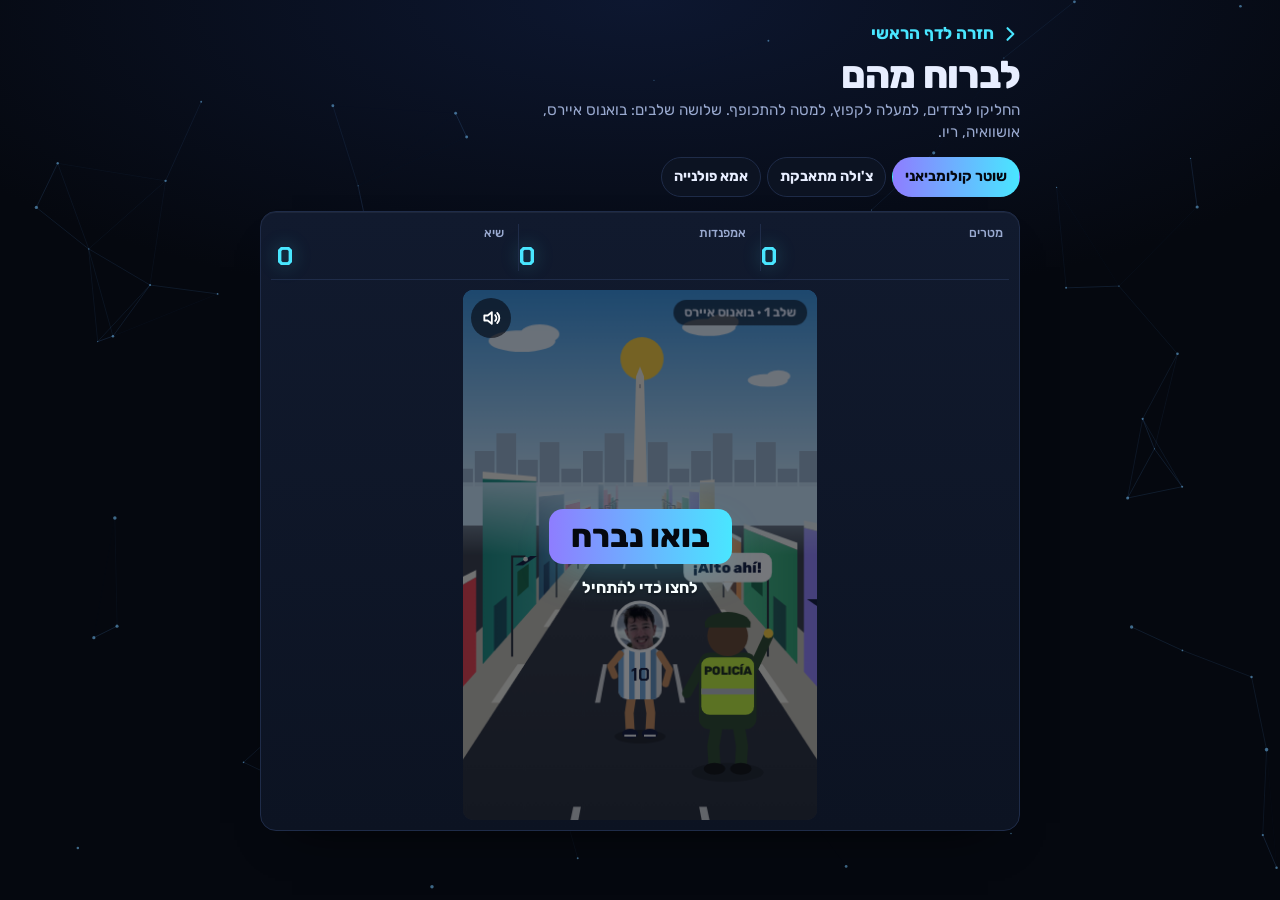
==== commit 54367f3d: "Upgrade the runner: three stages, power-ups, sound and a new face photo Buenos Aires, Ushuaia in the" ====
--- a/game.html
+++ b/game.html
@@ -9,14 +9,14 @@
 <link rel="stylesheet" href="style.css">
 <title>הטיול של מעין · לברוח מהם</title>
 <meta name="theme-color" content="#05080f">
-<meta name="description" content="משחק ריצה: מעין בורח ברחובות בואנוס איירס. מי רודף אחריו?">
+<meta name="description" content="משחק ריצה: מעין בורח מבואנוס איירס דרך אושוואיה עד הקרנבל בריו. מי רודף אחריו?">
 </head>
 <body>
 <main class="game-main">
   <div>
     <a class="back" href="./"><svg viewBox="0 0 24 24" fill="none" stroke="currentColor" stroke-width="2.5" stroke-linecap="round" stroke-linejoin="round" aria-hidden="true"><path d="M9 5l7 7-7 7"/></svg>חזרה לדף הראשי</a>
     <h1 class="page-h">לברוח מהם</h1>
-    <p class="sub">החליקו לצדדים לעבור נתיב, למעלה לקפוץ, למטה להתכופף. אספו אמפנדות.</p>
+    <p class="sub">החליקו לצדדים, למעלה לקפוץ, למטה להתכופף. שלושה שלבים: בואנוס איירס, אושוואיה, ריו.</p>
   </div>
 
   <fieldset class="chasers" id="chasers">
@@ -31,7 +31,8 @@
       <div><span class="lbl">שיא</span><span class="dot" id="best">0</span></div>
     </div>
     <div class="g-stage">
-      <canvas id="cv" aria-label="משחק ריצה: מעין בורח ברחוב בבואנוס איירס"></canvas>
+      <canvas id="cv" aria-label="משחק ריצה: מעין בורח ברחובות דרום אמריקה"></canvas>
+      <button class="g-mute" id="mute" type="button" aria-pressed="false" aria-label="השתקה"></button>
       <button class="g-over" id="over" type="button">
         <span class="g-stamp" id="over-t">בואו נברח</span>
         <span class="g-hint" id="over-s">לחצו כדי להתחיל</span>
@@ -41,26 +42,69 @@
 </main>
 
 <script>
-/* Endless runner on a Buenos Aires street, seen from behind Maayan.
-   World: x across the road (lanes at -100/0/100), z away from the camera, h up from the asphalt.
-   Everything is drawn with canvas shapes; the only image is Maayan's avatar. */
-const W = 360, H = 540, HZ = 200, GY = 455, F = 320, LW = 100, ROAD = 165, WALK = 225, ZMAX = 2600;
+/* Endless runner through three stages of the trip, seen from behind Maayan.
+   World units: x across the road (lanes at -100/0/100), z away from the camera, h up from the road.
+   Everything is canvas shapes; the only image is Maayan's face. */
+const W = 360, H = 540, HZ = 200, GY = 455, F = 320, LW = 100, ROAD = 165, WALK = 225, ZMAX = 2600, LEVEL_M = 600;
 const cv = document.getElementById("cv"), ctx = cv.getContext("2d");
 const $ = id => document.getElementById(id);
-const face = new Image(); face.src = "avatar.jpg";
+const face = new Image(); face.src = "face.jpg";
+const rnd = (a, b) => a + Math.random() * (b - a);
+const pick = a => a[Math.floor(Math.random() * a.length)];
+
+/* ---------- the three stages ---------- */
+const WORLDS = [
+  { name: "בואנוס איירס", sky: ["#3d97e3", "#cfe9fb"], fog: "207,233,251", road: "#3b3f4a", walk: "#c9c3b6", line: "rgba(255,255,255,.8)",
+    facades: ["#e63946", "#f4a261", "#2a9d8f", "#e9c46a", "#457b9d", "#8e7dff", "#ff7aa2", "#3fb37f"], trim: "#f7f4ec", shutter: "#1b6b4a",
+    kit: "arg", weather: null },
+  { name: "אושוואיה", sky: ["#6d7f99", "#dfe6ee"], fog: "223,230,238", road: "#8b95a3", walk: "#f2f5f8", line: "rgba(255,255,255,.9)",
+    facades: ["#b8322f", "#2f5f8f", "#d9a43b", "#3d7a58", "#7a4b2f", "#c4573a"], trim: "#ffffff", shutter: "#3a2a22",
+    kit: "jacket", weather: "snow" },
+  { name: "ריו · קרנבל", sky: ["#0b0630", "#4a1a6b"], fog: "74,26,107", road: "#2a2335", walk: "#efe9dc", line: "rgba(255,210,63,.85)",
+    facades: ["#ff2e88", "#00c2a8", "#ffb000", "#7c4dff", "#ff5a36", "#18a0fb"], trim: "#ffd23f", shutter: "#2a1140",
+    kit: "bra", weather: "confetti", night: true }
+];
 
 const CHASERS = {
   cop:  { name: "שוטר קולומביאני", say: ["¡Alto ahí!", "¡Pare, mijo!", "¡Documentos!"], caught: "השוטר תפס אותך", draw: drawCop },
   chola:{ name: "צ'ולה מתאבקת", say: ["¡Vení acá!", "¡Te agarro, gringo!", "¡A la lona!"], caught: "הצ'ולה הפילה אותך לזירה", draw: drawChola },
   ima:  { name: "אמא פולנייה", say: ["תלבש סוודר!", "לפחות תתקשר!", "אכלת משהו?"], caught: "אמא תפסה אותך. לובשים סוודר", draw: drawIma }
 };
-let who = "cop"; try { who = CHASERS[localStorage.getItem("maayan-run-chaser")] ? localStorage.getItem("maayan-run-chaser") : "cop"; } catch(e) {}
+let who = "cop"; try { const v = localStorage.getItem("maayan-run-chaser"); if (CHASERS[v]) who = v; } catch(e) {}
 $("chasers").insertAdjacentHTML("beforeend", Object.entries(CHASERS).map(([k, c]) =>
   `<label class="chip"><input type="radio" name="chaser" value="${k}" ${k === who ? "checked" : ""}><span>${c.name}</span></label>`).join(""));
-$("chasers").addEventListener("change", e => { who = e.target.value; try { localStorage.setItem("maayan-run-chaser", who); } catch(e) {} if (!playing) draw(); });
+$("chasers").addEventListener("change", e => { who = e.target.value; try { localStorage.setItem("maayan-run-chaser", who); } catch(e) {} if (mode === "idle" || mode === "over") draw(); });
 
 let best = 0; try { best = +localStorage.getItem("maayan-run-best") || 0; } catch(e) {}
 $("best").textContent = best;
+
+/* ---------- sound: tiny synth, starts on the first tap ---------- */
+let ac = null, muted = false; try { muted = localStorage.getItem("maayan-run-mute") === "1"; } catch(e) {}
+const muteIcon = () => { $("mute").innerHTML = muted
+  ? '<svg viewBox="0 0 24 24" fill="none" stroke="currentColor" stroke-width="2.2" stroke-linecap="round" stroke-linejoin="round"><path d="M4 9h4l5-4v14l-5-4H4z"/><path d="M17 9l5 6M22 9l-5 6"/></svg>'
+  : '<svg viewBox="0 0 24 24" fill="none" stroke="currentColor" stroke-width="2.2" stroke-linecap="round" stroke-linejoin="round"><path d="M4 9h4l5-4v14l-5-4H4z"/><path d="M17 8.5a5 5 0 0 1 0 7M19.5 6a8.5 8.5 0 0 1 0 12"/></svg>';
+  $("mute").setAttribute("aria-pressed", muted); };
+muteIcon();
+$("mute").addEventListener("click", () => { muted = !muted; muteIcon(); try { localStorage.setItem("maayan-run-mute", muted ? "1" : "0"); } catch(e) {} });
+function tone(f, d = .1, type = "square", vol = .06, f2 = null, when = 0){
+  if (muted || !ac) return;
+  const t = ac.currentTime + when, o = ac.createOscillator(), g = ac.createGain();
+  o.type = type; o.frequency.setValueAtTime(f, t); if (f2) o.frequency.exponentialRampToValueAtTime(f2, t + d);
+  g.gain.setValueAtTime(vol, t); g.gain.exponentialRampToValueAtTime(.0001, t + d);
+  o.connect(g).connect(ac.destination); o.start(t); o.stop(t + d + .02);
+}
+const SFX = {
+  coin: () => { tone(988, .06, "square", .035); tone(1319, .09, "square", .035, null, .05); },
+  jump: () => tone(300, .16, "triangle", .08, 720),
+  duck: () => tone(420, .14, "triangle", .06, 160),
+  lane: () => tone(600, .05, "sine", .03, 500),
+  hit:  () => { tone(180, .25, "sawtooth", .08, 60); tone(90, .3, "square", .05, 40); },
+  power:() => [523, 659, 784, 1047].forEach((f, i) => tone(f, .09, "square", .04, null, i * .06)),
+  level:() => [392, 523, 659, 784, 659, 784].forEach((f, i) => tone(f, .12, "triangle", .07, null, i * .09)),
+  over: () => [392, 330, 262, 196].forEach((f, i) => tone(f, .18, "triangle", .07, null, i * .14)),
+  tick: () => tone(660, .08, "sine", .06),
+  go:   () => tone(990, .2, "sine", .07)
+};
 
 /* ---------- projection ---------- */
 const S = z => F / (F + z);
@@ -68,89 +112,142 @@
 const PY = (z, h = 0) => HZ + (GY - HZ) * S(z) - h * S(z);
 
 /* ---------- state ---------- */
-const me = { lane: 0, x: 0, h: 0, vh: 0, slide: 0, run: 0, prevLane: 0 };
-let objs = [], dist = 0, speed = 9, coins = 0, nextRow = 0, chase = 1, stumble = 0, slow = 0, playing = false, last = 0, flash = 0, sayIdx = 0, sayT = 0;
+const me = { lane: 0, x: 0, h: 0, vh: 0, slide: 0, run: 0, prevLane: 0, sq: 0, tilt: 0 };
+let objs = [], parts = [], dist = 0, speed = 9, coins = 0, nextRow = 0, chase = 1, stumble = 0, slow = 0;
+let mode = "idle", modeT = 0, last = 0, flash = 0, shake = 0, sayIdx = 0, sayT = 0;
+let level = 0, lap = 0, banner = 0, fade = 0, fromWorld = 0, magnet = 0, shield = 0, weatherT = 0;
+const world = () => WORLDS[level % 3];
 
 function reset(){
-  Object.assign(me, { lane: 0, x: 0, h: 0, vh: 0, slide: 0, run: 0, prevLane: 0 });
-  objs = []; dist = 0; speed = 9; coins = 0; nextRow = 900; chase = 1; stumble = 0; slow = 0; flash = 0; sayT = 0;
+  Object.assign(me, { lane: 0, x: 0, h: 0, vh: 0, slide: 0, run: 0, prevLane: 0, sq: 0, tilt: 0 });
+  objs = []; parts = []; dist = 0; speed = 9; coins = 0; nextRow = 900; chase = 1; stumble = 0; slow = 0;
+  flash = 0; shake = 0; sayT = 0; level = 0; lap = 0; banner = 0; fade = 0; fromWorld = 0; magnet = 0; shield = 0;
   $("score").textContent = 0; $("coins").textContent = 0;
 }
-function start(){ reset(); playing = true; $over.hidden = true; last = performance.now(); requestAnimationFrame(loop); }
+function start(){
+  if (!ac){ try { ac = new (window.AudioContext || window.webkitAudioContext)(); } catch(e) {} }
+  ac?.resume?.();
+  reset(); mode = "count"; modeT = 180; $over.hidden = true; last = performance.now(); SFX.tick(); requestAnimationFrame(loop);
+}
 const $over = $("over");
+function caught(){ mode = "caught"; modeT = 50; shake = 14; flash = 1; SFX.hit(); burst(PX(0, me.x), GY - 70, 18, ["#ffd23f", "#fff", "#ff6384"], 6); }
 function end(){
-  playing = false; chase = 1;
+  mode = "over"; chase = 1;
   const m = Math.floor(dist / 40);
   if (m > best){ best = m; $("best").textContent = best; try { localStorage.setItem("maayan-run-best", best); } catch(e) {} }
   $("over-t").textContent = CHASERS[who].caught;
-  $("over-s").textContent = `${m} מטרים · ${coins} אמפנדות` + (m > 0 && m === best ? " · שיא חדש!" : "") + " · לחצו לעוד ריצה";
-  draw(); $over.hidden = false; setTimeout(() => $over.focus(), 0);
-}
-
-/* ---------- spawning: every row leaves at least one lane open ---------- */
+  $("over-s").textContent = `${m} מטרים · ${coins} אמפנדות · הגעת ל${world().name}` + (m > 0 && m === best ? " · שיא חדש!" : "") + " · לחצו לעוד ריצה";
+  SFX.over(); draw(); $over.hidden = false; setTimeout(() => $over.focus(), 0);
+}
+
+/* ---------- spawning: every row leaves at least one lane you can get through ---------- */
 function row(){
-  const free = [-1, 0, 1][Math.floor(Math.random() * 3)];
+  const free = pick([-1, 0, 1]), lv = level;
   for (const lane of [-1, 0, 1]){
     if (lane === free){
-      if (Math.random() < .7) for (let i = 0; i < 5; i++) objs.push({ t: "coin", lane, z: ZMAX + i * 70, len: 10, h: 0 });
+      const r = Math.random();
+      if (r < .09 && !magnet) objs.push({ t: "mate", lane, z: ZMAX + 120, len: 10, h: 40 });
+      else if (r < .15 && !shield) objs.push({ t: "shield", lane, z: ZMAX + 120, len: 10, h: 40 });
+      else if (r < .75) for (let i = 0; i < 6; i++) objs.push({ t: "coin", lane, z: ZMAX + i * 65, len: 10, h: 30 });
       continue;
     }
     const r = Math.random();
-    const t = r < .25 ? null : r < .5 ? "bar" : r < .72 ? "sign" : "bus";
-    if (t) objs.push({ t, lane, z: ZMAX, len: t === "bus" ? 380 : 24 });
-  }
-  nextRow = 430 + Math.random() * 300;
+    const t = r < .22 - lv * .03 ? null : r < .5 ? "low" : r < .72 ? "high" : "big";
+    if (!t) continue;
+    objs.push({ t, lane, z: ZMAX, len: t === "big" ? 380 : 26, seed: Math.random() });
+    /* an arc of empanadas over a jump */
+    if (t === "low" && Math.random() < .45)
+      for (let i = -2; i <= 2; i++) objs.push({ t: "coin", lane, z: ZMAX + i * 55, len: 10, h: 30 + (1 - (i/2.6)**2) * 75 });
+  }
+  nextRow = Math.max(330, 470 - lv * 35) + Math.random() * 260;
 }
 
 function hit(o){
   o.hit = true;
-  if (o.t === "bus" && o.z > -6){ flash = 1; return end(); }   /* straight into the front of a colectivo */
-  if (o.t === "bus"){ me.lane = me.prevLane; }                /* bumped its side: bounce back */
-  if (stumble > 0){ flash = 1; return end(); }
-  stumble = 330; slow = 45; flash = .7; nextSay();
-}
-function nextSay(){ sayIdx = (sayIdx + 1) % 3; sayT = 120; }
-
+  if (shield > 0){ shield = 0; flash = .5; shake = 6; SFX.power(); burst(PX(0, me.x), GY - 70, 16, ["#49e6ff", "#fff"], 5); if (o.t === "big" && o.z < -6) me.lane = me.prevLane; return; }
+  if (o.t === "big" && o.z > -6) return caught();       /* straight into the front of it */
+  if (o.t === "big") me.lane = me.prevLane;             /* bumped its side: bounce back */
+  if (stumble > 0) return caught();
+  stumble = 330; slow = 45; flash = .7; shake = 8; SFX.hit(); nextSay();
+  burst(PX(0, me.x), GY - 60, 10, ["#fff", "#ffd23f"], 4);
+}
+const nextSay = () => { sayIdx = (sayIdx + 1) % 3; sayT = 120; };
+
+/* ---------- particles (screen space) ---------- */
+function burst(x, y, n, cols, sp, g = .25){ for (let i = 0; i < n; i++){ const a = Math.random() * 6.283, v = Math.random() * sp;
+  parts.push({ x, y, vx: Math.cos(a) * v, vy: Math.sin(a) * v - sp * .4, g, life: 1, d: rnd(.02, .04), c: pick(cols), s: rnd(2, 4.5) }); } }
+function weather(dt){
+  const w = world().weather; if (!w) return;
+  weatherT += dt;
+  const rate = w === "snow" ? 1.6 : 1.1;
+  while (weatherT > 1 / rate){ weatherT -= 1 / rate;
+    if (w === "snow") parts.push({ x: rnd(-20, W + 20), y: -8, vx: rnd(-.6, .2), vy: rnd(1, 2.2), g: 0, life: 1, d: .0035, c: "#fff", s: rnd(1.5, 3.5), round: 1, wob: rnd(0, 6) });
+    else parts.push({ x: rnd(0, W), y: -8, vx: rnd(-.8, .8), vy: rnd(1.4, 2.6), g: 0, life: 1, d: .004, c: pick(["#ff2e88", "#ffd23f", "#00c2a8", "#7c4dff", "#fff"]), s: rnd(3, 5), spin: rnd(0, 6), conf: 1 });
+  }
+}
+
+/* ---------- the step ---------- */
 function step(dt){
-  speed = 9 + Math.min(11, dist / 1500);
+  const lvNow = Math.floor(dist / 40 / LEVEL_M);
+  if (lvNow !== level){ fromWorld = level % 3; level = lvNow; lap = Math.floor(level / 3); fade = 1; banner = 170; SFX.level(); objs = objs.filter(o => o.z < 900); }
+  speed = 9 + level * 1.3 + Math.min(4, (dist / 40 % LEVEL_M) / 200);
   const v = speed * (slow > 0 ? .55 : 1) * dt;
   dist += v; slow = Math.max(0, slow - dt);
   $("score").textContent = Math.floor(dist / 40);
 
-  me.x += (me.lane * LW - me.x) * Math.min(1, .32 * dt);
-  if (me.h > 0 || me.vh > 0){ me.vh -= 1.05 * dt; me.h = Math.max(0, me.h + me.vh * dt); if (me.h === 0) me.vh = 0; }
+  const px = me.x; me.x += (me.lane * LW - me.x) * Math.min(1, .3 * dt);
+  me.tilt += (((me.x - px) / Math.max(dt, .01)) * .03 - me.tilt) * Math.min(1, .3 * dt);
+  if (me.h > 0 || me.vh > 0){
+    me.vh -= 1.05 * dt; me.h = Math.max(0, me.h + me.vh * dt);
+    if (me.h === 0){ me.vh = 0; me.sq = 1; burst(PX(0, me.x), GY, 8, [world().walk, "#ffffff"], 2.2, .1); }
+  }
+  me.sq = Math.max(0, me.sq - .08 * dt);
   me.slide = Math.max(0, me.slide - dt); me.run += v * .045;
+  if (me.h === 0 && Math.random() < .12 * dt) parts.push({ x: PX(0, me.x) + rnd(-10, 10), y: GY - 2, vx: rnd(-.5, .5), vy: rnd(-.8, -.2), g: 0, life: .6, d: .03, c: "rgba(255,255,255,.6)", s: rnd(2, 4), round: 1 });
 
   nextRow -= v; if (nextRow <= 0) row();
+  magnet = Math.max(0, magnet - dt);
   for (const o of objs){
     o.z -= v;
-    if (o.hit || o.z > 14 || o.z + o.len < -14 || Math.abs(me.x - o.lane * LW) > 52) continue;
-    if (o.t === "coin"){ if (me.h < 90){ o.hit = true; coins++; $("coins").textContent = coins; } continue; }
-    if (o.t === "bar" && me.h > 38) continue;
-    if (o.t === "sign" && me.slide > 0) continue;
-    hit(o); if (!playing) return;
-  }
-  objs = objs.filter(o => o.z + o.len > -200 && !(o.t === "coin" && o.hit));
+    if (o.hit) continue;
+    if (magnet > 0 && o.t === "coin" && o.z < 520 && o.z > -20){ o.mx = (o.mx ?? o.lane * LW) + (me.x - (o.mx ?? o.lane * LW)) * .25 * dt; o.h += (me.h + 40 - o.h) * .2 * dt; o.z -= v * .6; }
+    const ox = o.mx ?? o.lane * LW;
+    if (o.z > 14 || o.z + o.len < -14 || Math.abs(me.x - ox) > 52) continue;
+    if (o.t === "coin"){ if (Math.abs(me.h + 40 - o.h) < 60 || magnet > 0){ o.hit = true; coins++; $("coins").textContent = coins; SFX.coin(); burst(PX(0, ox), PY(0, o.h), 6, ["#ffd23f", "#fff3b0"], 3, .05); } continue; }
+    if (o.t === "mate"){ o.hit = true; magnet = 540; SFX.power(); burst(PX(0, ox), PY(0, 40), 14, ["#3df5a6", "#fff"], 4); continue; }
+    if (o.t === "shield"){ o.hit = true; shield = 1; SFX.power(); burst(PX(0, ox), PY(0, 40), 14, ["#49e6ff", "#fff"], 4); continue; }
+    if (o.t === "low" && me.h > 38) continue;
+    if (o.t === "high" && me.slide > 0) continue;
+    hit(o); if (mode !== "run") return;
+  }
+  objs = objs.filter(o => o.z + o.len > -200 && !(o.hit && (o.t === "coin" || o.t === "mate" || o.t === "shield")));
 
   stumble = Math.max(0, stumble - dt);
   chase += ((stumble > 0 ? 1 : 0) - chase) * Math.min(1, (stumble > 0 ? .12 : .018) * dt);
-  flash = Math.max(0, flash - .05 * dt); sayT = Math.max(0, sayT - dt);
+  sayT = Math.max(0, sayT - dt);
+}
+function ambient(dt){
+  weather(dt);
+  for (const p of parts){ p.x += p.vx * dt + (p.wob != null ? Math.sin((p.y + p.wob * 40) / 30) * .4 : 0); p.y += p.vy * dt; p.vy += p.g * dt; p.life -= p.d * dt; if (p.spin != null) p.spin += .15 * dt; }
+  parts = parts.filter(p => p.life > 0 && p.y < H + 10);
+  flash = Math.max(0, flash - .05 * dt); shake = Math.max(0, shake - .7 * dt);
+  fade = Math.max(0, fade - .012 * dt); banner = Math.max(0, banner - dt);
 }
 
 /* ---------- input ---------- */
 function act(a){
-  if (!playing) return;
-  if (a === "left" && me.lane > -1){ me.prevLane = me.lane; me.lane--; }
-  if (a === "right" && me.lane < 1){ me.prevLane = me.lane; me.lane++; }
-  if (a === "up" && me.h === 0){ me.vh = 15; me.slide = 0; }
-  if (a === "down"){ me.slide = 38; if (me.h > 0) me.vh = Math.min(me.vh, -14); }
+  if (mode !== "run") return;
+  if (a === "left" && me.lane > -1){ me.prevLane = me.lane; me.lane--; SFX.lane(); }
+  if (a === "right" && me.lane < 1){ me.prevLane = me.lane; me.lane++; SFX.lane(); }
+  if (a === "up" && me.h === 0){ me.vh = 15; me.slide = 0; SFX.jump(); }
+  if (a === "down"){ if (!me.slide) SFX.duck(); me.slide = 38; if (me.h > 0) me.vh = Math.min(me.vh, -14); }
 }
 let p0 = null;
 cv.addEventListener("pointerdown", e => { p0 = { x: e.clientX, y: e.clientY, done: false }; });
 cv.addEventListener("pointermove", e => {
   if (!p0 || p0.done) return;
   const dx = e.clientX - p0.x, dy = e.clientY - p0.y;
-  if (Math.hypot(dx, dy) < 28) return;
+  if (Math.hypot(dx, dy) < 24) return;
   p0.done = true; act(Math.abs(dx) > Math.abs(dy) ? (dx < 0 ? "left" : "right") : (dy < 0 ? "up" : "down"));
 });
 cv.addEventListener("pointerup", e => {
@@ -160,62 +257,132 @@
 });
 document.addEventListener("keydown", e => {
   const k = { ArrowLeft: "left", a: "left", ArrowRight: "right", d: "right", ArrowUp: "up", w: "up", " ": "up", ArrowDown: "down", s: "down" }[e.key];
-  if (k && playing){ e.preventDefault(); act(k); }
+  if (k && mode === "run"){ e.preventDefault(); act(k); }
 });
 $over.addEventListener("click", start);
 
-/* ---------- static sky: painted once ---------- */
-const bg = document.createElement("canvas");
-function paintBg(){
-  const d = devicePixelRatio || 1; bg.width = W * d; bg.height = H * d;
-  const b = bg.getContext("2d"); b.scale(d, d);
-  const sky = b.createLinearGradient(0, 0, 0, HZ); sky.addColorStop(0, "#4aa3e8"); sky.addColorStop(1, "#cfe9fb");
-  b.fillStyle = sky; b.fillRect(0, 0, W, H);
-  b.fillStyle = "#ffd23f"; b.beginPath(); b.arc(W/2 + 2, 70, 22, 0, 7); b.fill();   /* the Sol de Mayo, for once without a face */
-  b.fillStyle = "#9fb7cf";
-  for (let i = 0; i < 18; i++){ const x = i * 22 - 10, h = 18 + (i * 37 % 5) * 9; b.fillRect(x, HZ - h, 20, h); }
-  /* the Obelisco at the end of the avenue */
-  b.fillStyle = "#f4f1e8"; b.beginPath(); b.moveTo(W/2 - 7, HZ); b.lineTo(W/2 - 4, HZ - 112); b.lineTo(W/2, HZ - 122); b.lineTo(W/2 + 4, HZ - 112); b.lineTo(W/2 + 7, HZ); b.fill();
-  b.fillStyle = "rgba(20,26,60,.25)"; b.fillRect(W/2 - 1, HZ - 104, 2, 4);
+/* ---------- skies: one painted canvas per stage ---------- */
+const skies = WORLDS.map(() => document.createElement("canvas"));
+function paintSkies(){
+  const d = Math.min(devicePixelRatio || 1, 2);
+  WORLDS.forEach((w, i) => {
+    const c = skies[i]; c.width = W * d; c.height = (HZ + 40) * d; const b = c.getContext("2d"); b.scale(d, d);
+    const g = b.createLinearGradient(0, 0, 0, HZ); g.addColorStop(0, w.sky[0]); g.addColorStop(1, w.sky[1]);
+    b.fillStyle = g; b.fillRect(0, 0, W, HZ + 40);
+    if (i === 0){
+      b.fillStyle = "rgba(255,255,255,.85)";
+      [[60, 52, 1], [250, 38, .8], [310, 92, .6]].forEach(([x, y, k]) => { b.beginPath(); b.ellipse(x, y, 34*k, 11*k, 0, 0, 7); b.ellipse(x + 18*k, y - 7*k, 20*k, 10*k, 0, 0, 7); b.fill(); });
+      b.fillStyle = "#ffd23f"; b.beginPath(); b.arc(W/2 + 2, 70, 22, 0, 7); b.fill();
+      b.fillStyle = "#9fb7cf"; for (let k = 0; k < 18; k++){ const x = k * 22 - 10, h = 18 + (k * 37 % 5) * 9; b.fillRect(x, HZ - h, 20, h); }
+      b.fillStyle = "#f4f1e8"; b.beginPath(); b.moveTo(W/2 - 7, HZ); b.lineTo(W/2 - 4, HZ - 112); b.lineTo(W/2, HZ - 122); b.lineTo(W/2 + 4, HZ - 112); b.lineTo(W/2 + 7, HZ); b.fill();
+      b.fillStyle = "rgba(20,26,60,.25)"; b.fillRect(W/2 - 1, HZ - 104, 2, 4);
+    }
+    if (i === 1){
+      /* the Martial range behind the town, with the Beagle channel at its feet */
+      const peaks = [[-20, HZ], [30, HZ - 70], [70, HZ - 40], [120, HZ - 105], [165, HZ - 60], [205, HZ - 90], [250, HZ - 50], [300, HZ - 115], [345, HZ - 55], [390, HZ]];
+      b.fillStyle = "#5a6a80"; b.beginPath(); b.moveTo(-20, HZ); peaks.forEach(p => b.lineTo(...p)); b.fill();
+      b.fillStyle = "#f4f7fb";
+      for (let k = 1; k < peaks.length - 1; k++){ const [x, y] = peaks[k]; if (y > HZ - 55) continue;
+        b.beginPath(); b.moveTo(x, y); b.lineTo(x - 18, y + 26); b.lineTo(x - 6, y + 20); b.lineTo(x + 2, y + 28); b.lineTo(x + 18, y + 24); b.fill(); }
+      b.fillStyle = "#7d97b3"; b.fillRect(0, HZ - 8, W, 8);
+    }
+    if (i === 2){
+      for (let k = 0; k < 70; k++){ b.fillStyle = `rgba(255,255,255,${.3 + (k * 13 % 7) / 10})`; b.fillRect((k * 97) % W, (k * 53) % (HZ - 40), 1.5, 1.5); }
+      b.fillStyle = "#fff5d6"; b.beginPath(); b.arc(70, 60, 16, 0, 7); b.fill();
+      b.fillStyle = "#0b0630"; b.beginPath(); b.arc(77, 55, 14, 0, 7); b.fill();
+      /* Corcovado hill with the statue, lit */
+      b.fillStyle = "#1b0d3a"; b.beginPath(); b.moveTo(110, HZ); b.bezierCurveTo(150, HZ - 40, 165, HZ - 92, 182, HZ - 94); b.bezierCurveTo(200, HZ - 92, 215, HZ - 40, 260, HZ); b.fill();
+      b.fillStyle = "#fff2c2"; b.shadowColor = "#ffd23f"; b.shadowBlur = 12;
+      b.fillRect(180, HZ - 128, 5, 34); b.fillRect(168, HZ - 122, 29, 4); b.beginPath(); b.arc(182.5, HZ - 131, 3.2, 0, 7); b.fill();
+      b.shadowBlur = 0;
+      b.fillStyle = "#2a1650"; for (let k = 0; k < 18; k++){ const x = k * 22 - 10, h = 14 + (k * 41 % 5) * 8; b.fillRect(x, HZ - h, 20, h); }
+      b.fillStyle = "#ffd23f"; for (let k = 0; k < 40; k++) b.fillRect((k * 29) % W, HZ - 6 - (k * 17 % 30), 2, 2);
+    }
+  });
 }
 
 /* ---------- scenery ---------- */
-const FACADES = ["#e63946", "#f4a261", "#2a9d8f", "#e9c46a", "#457b9d", "#8e7dff", "#ff7aa2", "#3fb37f"];
 const quad = (a, b, c, d, fill) => { ctx.fillStyle = fill; ctx.beginPath(); ctx.moveTo(...a); ctx.lineTo(...b); ctx.lineTo(...c); ctx.lineTo(...d); ctx.fill(); };
-function scenery(){
-  const NZ = -150, n = S(NZ);
-  /* sidewalks and road */
-  quad([PX(ZMAX, -WALK - 60), PY(ZMAX)], [PX(ZMAX, WALK + 60), PY(ZMAX)], [PX(NZ, WALK + 60), PY(NZ)], [PX(NZ, -WALK - 60), PY(NZ)], "#c9c3b6");
-  quad([PX(ZMAX, -ROAD), PY(ZMAX)], [PX(ZMAX, ROAD), PY(ZMAX)], [PX(NZ, ROAD), PY(NZ)], [PX(NZ, -ROAD), PY(NZ)], "#3b3f4a");
-  /* kerbs, lane dashes, sidewalk tiles: all scroll with distance */
+function shade(hex, amt){
+  const n = parseInt(hex.slice(1), 16), c = v => Math.max(0, Math.min(255, v + amt));
+  return `rgb(${c(n >> 16)},${c(n >> 8 & 255)},${c(n & 255)})`;
+}
+function scenery(w){
+  const NZ = -150, L3 = level % 3;
+  quad([PX(ZMAX, -WALK - 60), PY(ZMAX)], [PX(ZMAX, WALK + 60), PY(ZMAX)], [PX(NZ, WALK + 60), PY(NZ)], [PX(NZ, -WALK - 60), PY(NZ)], w.walk);
+  const rg = ctx.createLinearGradient(0, HZ, 0, H); rg.addColorStop(0, w.road); rg.addColorStop(1, shade(w.road, -18));
+  quad([PX(ZMAX, -ROAD), PY(ZMAX)], [PX(ZMAX, ROAD), PY(ZMAX)], [PX(NZ, ROAD), PY(NZ)], [PX(NZ, -ROAD), PY(NZ)], rg);
+  if (L3 === 1){ /* tyre tracks in the snow */
+    for (const x of [-LW - 22, -LW + 22, -22, 22, LW - 22, LW + 22]) quad([PX(ZMAX, x - 4), PY(ZMAX)], [PX(ZMAX, x + 4), PY(ZMAX)], [PX(NZ, x + 4), PY(NZ)], [PX(NZ, x - 4), PY(NZ)], "rgba(70,80,95,.28)");
+  }
   const seg = 200, off = dist % seg;
   for (let k = Math.ceil(ZMAX / seg); k >= 0; k--){
     const z0 = k * seg - off - 150, z1 = z0 + 80; if (z0 > ZMAX || z1 < NZ) continue;
     const a = Math.max(NZ, z0), b = Math.min(ZMAX, z1);
-    for (const x of [-LW/2, LW/2]) quad([PX(a, x - 3), PY(a)], [PX(a, x + 3), PY(a)], [PX(b, x + 3), PY(b)], [PX(b, x - 3), PY(b)], "rgba(255,255,255,.75)");
-    for (const sgn of [-1, 1]) quad([PX(a, sgn * ROAD), PY(a)], [PX(a, sgn * (ROAD + 10)), PY(a)], [PX(b, sgn * (ROAD + 10)), PY(b)], [PX(b, sgn * ROAD), PY(b)], "#f3f0e6");
-  }
-  /* Caminito-coloured houses, far to near */
+    for (const x of [-LW/2, LW/2]) quad([PX(a, x - 3), PY(a)], [PX(a, x + 3), PY(a)], [PX(b, x + 3), PY(b)], [PX(b, x - 3), PY(b)], w.line);
+    for (const sg of [-1, 1]) quad([PX(a, sg * ROAD), PY(a)], [PX(a, sg * (ROAD + 10)), PY(a)], [PX(b, sg * (ROAD + 10)), PY(b)], [PX(b, sg * ROAD), PY(b)], L3 === 2 ? "#141a3c" : "#f3f0e6");
+  }
   const L = 250, o2 = dist % L, base = Math.floor(dist / L);
   for (let k = Math.ceil(ZMAX / L); k >= 0; k--){
     const z0 = k * L - o2 - 120, z1 = z0 + L - 18; if (z1 < NZ + 40) continue;
     const a = Math.max(NZ + 40, z0);
-    for (const sgn of [-1, 1]){
-      const id = (base + k) * 2 + (sgn > 0 ? 1 : 0), hgt = 130 + (id * 7 % 5) * 34, x = sgn * WALK;
-      const col = FACADES[(id * 5) % FACADES.length];
-      quad([PX(a, x), PY(a)], [PX(a, x), PY(a, hgt)], [PX(z1, x), PY(z1, hgt)], [PX(z1, x), PY(z1)], col);
-      quad([PX(a, x), PY(a, hgt)], [PX(a, x), PY(a, hgt + 10)], [PX(z1, x), PY(z1, hgt + 10)], [PX(z1, x), PY(z1, hgt)], "#f7f4ec");
-      /* door and a window with a green shutter */
+    for (const sg of [-1, 1]){
+      const id = (base + k) * 2 + (sg > 0 ? 1 : 0), hgt = (L3 === 1 ? 95 : 130) + (id * 7 % 5) * (L3 === 1 ? 20 : 34), x = sg * WALK;
+      const col = w.facades[(id * 5) % w.facades.length];
+      const fg = ctx.createLinearGradient(PX(a, x), 0, PX(z1, x), 0); fg.addColorStop(0, shade(col, -12)); fg.addColorStop(1, shade(col, 10));
+      quad([PX(a, x), PY(a)], [PX(a, x), PY(a, hgt)], [PX(z1, x), PY(z1, hgt)], [PX(z1, x), PY(z1)], fg);
+      if (L3 === 1) /* pitched roof under snow */
+        quad([PX(a, x), PY(a, hgt)], [PX(a, x - sg * 30), PY(a, hgt + 34)], [PX(z1, x - sg * 30), PY(z1, hgt + 34)], [PX(z1, x), PY(z1, hgt)], "#ffffff");
+      else quad([PX(a, x), PY(a, hgt)], [PX(a, x), PY(a, hgt + 10)], [PX(z1, x), PY(z1, hgt + 10)], [PX(z1, x), PY(z1, hgt)], w.trim);
       const zd0 = a + (z1 - a) * .15, zd1 = a + (z1 - a) * .35, zw0 = a + (z1 - a) * .55, zw1 = a + (z1 - a) * .8;
       quad([PX(zd0, x), PY(zd0)], [PX(zd0, x), PY(zd0, 70)], [PX(zd1, x), PY(zd1, 70)], [PX(zd1, x), PY(zd1)], "rgba(20,26,60,.55)");
-      quad([PX(zw0, x), PY(zw0, 60)], [PX(zw0, x), PY(zw0, 105)], [PX(zw1, x), PY(zw1, 105)], [PX(zw1, x), PY(zw1, 60)], "#1b6b4a");
+      const wt = Math.min(hgt - 14, 98);
+      quad([PX(zw0, x), PY(zw0, 52)], [PX(zw0, x), PY(zw0, wt)], [PX(zw1, x), PY(zw1, wt)], [PX(zw1, x), PY(zw1, 52)], w.night ? "#ffe9a8" : w.shutter);
+      if (L3 === 0 && hgt > 160) /* a balcony on the tall ones */
+        quad([PX(zw0 - 10, x), PY(zw0 - 10, 112)], [PX(zw0 - 10, x - sg * 14), PY(zw0 - 10, 112)], [PX(zw1 + 10, x - sg * 14), PY(zw1 + 10, 112)], [PX(zw1 + 10, x), PY(zw1 + 10, 112)], "#141a3c");
+      if (w.night){ /* string lights along the roofline */
+        for (let j = 0; j < 6; j++){ const zz = a + (z1 - a) * (j + .5) / 6, s = S(zz); if (s < .14) break;
+          ctx.fillStyle = ["#ff2e88", "#ffd23f", "#00c2a8"][(j + id) % 3]; ctx.beginPath(); ctx.arc(PX(zz, x), PY(zz, hgt - 6 - Math.sin(j) * 4), 2.6 * s + .6, 0, 7); ctx.fill(); }
+      }
+      /* street lamp at the kerb */
+      const lz = a + 20, ls = S(lz), lx = PX(lz, sg * (ROAD + 26));
+      if (ls > .12){
+        ctx.strokeStyle = "#2b2f3a"; ctx.lineWidth = Math.max(1, 3 * ls); ctx.beginPath(); ctx.moveTo(lx, PY(lz)); ctx.lineTo(lx, PY(lz, 150)); ctx.lineTo(PX(lz, sg * (ROAD + 6)), PY(lz, 150)); ctx.stroke();
+        if (w.night){ ctx.fillStyle = "rgba(255,220,140,.25)"; ctx.beginPath(); ctx.arc(PX(lz, sg * (ROAD + 6)), PY(lz, 146), 16 * ls, 0, 7); ctx.fill(); }
+        ctx.fillStyle = w.night ? "#ffe9a8" : "#f7f4ec"; ctx.beginPath(); ctx.arc(PX(lz, sg * (ROAD + 6)), PY(lz, 146), 3.5 * ls, 0, 7); ctx.fill();
+      }
     }
   }
 }
 
-/* ---------- obstacles ---------- */
-function drawBar(o){
-  const s = S(o.z), x = PX(o.z, o.lane * LW), w = 86 * s;
+/* ---------- obstacles, per stage ---------- */
+function shadowAt(z, x, w){ const s = S(z); ctx.fillStyle = "rgba(0,0,0,.22)"; ctx.beginPath(); ctx.ellipse(PX(z, x), PY(z), w * s, 7 * s, 0, 0, 7); ctx.fill(); }
+function drawLow(o){
+  const s = S(o.z), x = PX(o.z, o.lane * LW), w = 86 * s, L3 = level % 3;
+  shadowAt(o.z, o.lane * LW, 44);
+  if (L3 === 1){ /* two penguins that wandered into town */
+    const y = PY(o.z), bob = Math.sin(dist / 30 + o.seed * 9) * 2 * s;
+    for (const dx of [-22, 22]){
+      const px = x + dx * s;
+      ctx.fillStyle = "#1d2433"; ctx.beginPath(); ctx.ellipse(px, y - 24*s + bob, 15*s, 24*s, 0, 0, 7); ctx.fill();
+      ctx.fillStyle = "#ffffff"; ctx.beginPath(); ctx.ellipse(px, y - 20*s + bob, 10*s, 18*s, 0, 0, 7); ctx.fill();
+      ctx.fillStyle = "#1d2433"; ctx.beginPath(); ctx.arc(px, y - 46*s + bob, 10*s, 0, 7); ctx.fill();
+      ctx.fillStyle = "#ffffff"; ctx.beginPath(); ctx.arc(px - 3.5*s, y - 48*s + bob, 2.6*s, 0, 7); ctx.arc(px + 3.5*s, y - 48*s + bob, 2.6*s, 0, 7); ctx.fill();
+      ctx.fillStyle = "#ff9f1c"; ctx.beginPath(); ctx.moveTo(px - 3*s, y - 43*s + bob); ctx.lineTo(px + 3*s, y - 43*s + bob); ctx.lineTo(px, y - 38*s + bob); ctx.fill();
+      ctx.fillRect(px - 8*s, y - 3*s, 6*s, 3*s); ctx.fillRect(px + 2*s, y - 3*s, 6*s, 3*s);
+    }
+    return;
+  }
+  if (L3 === 2){ /* stacked surdo drums */
+    for (const dx of [-24, 24]){
+      const px = x + dx * s, y = PY(o.z), r = 20 * s;
+      ctx.fillStyle = dx < 0 ? "#ff2e88" : "#00c2a8"; ctx.fillRect(px - r, y - 44*s, r*2, 40*s);
+      ctx.strokeStyle = "#ffd23f"; ctx.lineWidth = Math.max(1, 2*s); ctx.beginPath();
+      for (let k = 0; k < 4; k++){ ctx.moveTo(px - r + k * r/2, y - 44*s); ctx.lineTo(px - r + (k + 1) * r/2, y - 4*s); } ctx.stroke();
+      ctx.fillStyle = "#f2ede0"; ctx.beginPath(); ctx.ellipse(px, y - 44*s, r, 6*s, 0, 0, 7); ctx.fill();
+    }
+    return;
+  }
   ctx.fillStyle = "#555"; ctx.fillRect(x - w/2 + 4*s, PY(o.z, 44), 5*s, 44*s); ctx.fillRect(x + w/2 - 9*s, PY(o.z, 44), 5*s, 44*s);
   const y = PY(o.z, 44), hh = 18 * s;
   ctx.save(); ctx.beginPath(); ctx.rect(x - w/2, y, w, hh); ctx.clip();
@@ -223,90 +390,144 @@
   for (let i = -2; i < 10; i++){ ctx.beginPath(); ctx.moveTo(x - w/2 + i*16*s, y + hh); ctx.lineTo(x - w/2 + i*16*s + 8*s, y + hh); ctx.lineTo(x - w/2 + i*16*s + 16*s, y); ctx.lineTo(x - w/2 + i*16*s + 8*s, y); ctx.fill(); }
   ctx.restore();
 }
-function drawSign(o){
-  const s = S(o.z), x = PX(o.z, o.lane * LW), w = 92 * s;
-  ctx.fillStyle = "#2b2f3a"; ctx.fillRect(x - w/2, PY(o.z, 100), 5*s, 100*s); ctx.fillRect(x + w/2 - 5*s, PY(o.z, 100), 5*s, 100*s);
+function drawHigh(o){
+  const s = S(o.z), x = PX(o.z, o.lane * LW), w = 92 * s, L3 = level % 3;
+  ctx.fillStyle = L3 === 1 ? "#6b4a32" : "#2b2f3a"; ctx.fillRect(x - w/2, PY(o.z, 100), 5*s, 100*s); ctx.fillRect(x + w/2 - 5*s, PY(o.z, 100), 5*s, 100*s);
   const y = PY(o.z, 100), hh = 40 * s;
-  ctx.fillStyle = "#141a3c"; ctx.beginPath(); ctx.roundRect(x - w/2, y, w, hh, 6*s); ctx.fill();
-  ctx.strokeStyle = "#ffd23f"; ctx.lineWidth = Math.max(1, 2.5*s); ctx.beginPath(); ctx.roundRect(x - w/2 + 4*s, y + 4*s, w - 8*s, hh - 8*s, 4*s); ctx.stroke();
-  if (s > .22){ ctx.fillStyle = "#ff7aa2"; ctx.font = `800 ${15*s}px Rubik, sans-serif`; ctx.textAlign = "center"; ctx.textBaseline = "middle"; ctx.fillText("¡Agachate!", x, y + hh/2 + 1*s); }
-}
-function drawBus(o){
-  const z0 = Math.max(o.z, -100), z1 = o.z + o.len, lx = o.lane * LW, hw = 46, h = 150;
+  if (L3 === 2){ /* bunting across the lane */
+    ctx.strokeStyle = "#ffd23f"; ctx.lineWidth = Math.max(1, 2*s); ctx.beginPath(); ctx.moveTo(x - w/2, y + 4*s); ctx.quadraticCurveTo(x, y + 16*s, x + w/2, y + 4*s); ctx.stroke();
+    for (let k = 0; k < 7; k++){ const fx = x - w/2 + (k + .5) * w / 7, fy = y + 4*s + Math.sin((k + .5) / 7 * Math.PI) * 9*s;
+      ctx.fillStyle = ["#ff2e88", "#00c2a8", "#ffd23f", "#7c4dff"][k % 4]; ctx.beginPath(); ctx.moveTo(fx - 6*s, fy); ctx.lineTo(fx + 6*s, fy); ctx.lineTo(fx, fy + 22*s); ctx.fill(); }
+    return;
+  }
+  ctx.fillStyle = L3 === 1 ? "#8a5a34" : "#141a3c"; ctx.beginPath(); ctx.roundRect(x - w/2, y, w, hh, 6*s); ctx.fill();
+  ctx.strokeStyle = L3 === 1 ? "#f2e2c4" : "#ffd23f"; ctx.lineWidth = Math.max(1, 2.5*s); ctx.beginPath(); ctx.roundRect(x - w/2 + 4*s, y + 4*s, w - 8*s, hh - 8*s, 4*s); ctx.stroke();
+  if (L3 === 1){ ctx.fillStyle = "#fff"; ctx.fillRect(x - w/2, y - 4*s, w, 6*s); }
+  if (s > .22){ ctx.fillStyle = L3 === 1 ? "#fff6e0" : "#ff7aa2"; ctx.font = `800 ${(L3 === 1 ? 11 : 15)*s}px Rubik, sans-serif`; ctx.textAlign = "center"; ctx.textBaseline = "middle";
+    ctx.fillText(L3 === 1 ? "FIN DEL MUNDO" : "¡Agachate!", x, y + hh/2 + 1*s); }
+}
+function drawBig(o){
+  const z0 = Math.max(o.z, -100), z1 = o.z + o.len, lx = o.lane * LW, hw = 46, h = 150, L3 = level % 3;
   if (z0 >= z1) return;
+  const body = L3 === 0 ? "#c23b3b" : L3 === 1 ? "#d94a2b" : "#7c4dff";
   const side = o.lane < 0 ? lx + hw : o.lane > 0 ? lx - hw : null;
   if (side != null){
-    quad([PX(z0, side), PY(z0)], [PX(z0, side), PY(z0, h)], [PX(z1, side), PY(z1, h)], [PX(z1, side), PY(z1)], "#c23b3b");
-    quad([PX(z0, side), PY(z0, 105)], [PX(z0, side), PY(z0, 135)], [PX(z1, side), PY(z1, 135)], [PX(z1, side), PY(z1, 105)], "#1c2a44");
-  }
-  quad([PX(z0, lx - hw), PY(z0, h)], [PX(z0, lx + hw), PY(z0, h)], [PX(z1, lx + hw), PY(z1, h)], [PX(z1, lx - hw), PY(z1, h)], "#e9e4d8");
-  if (o.z < -6) return;   /* we're beside it now: the front face is behind the camera */
+    quad([PX(z0, side), PY(z0)], [PX(z0, side), PY(z0, h)], [PX(z1, side), PY(z1, h)], [PX(z1, side), PY(z1)], shade(body, -25));
+    quad([PX(z0, side), PY(z0, 105)], [PX(z0, side), PY(z0, 135)], [PX(z1, side), PY(z1, 135)], [PX(z1, side), PY(z1, 105)], L3 === 2 ? "#ffd23f" : "#1c2a44");
+  }
+  quad([PX(z0, lx - hw), PY(z0, h)], [PX(z0, lx + hw), PY(z0, h)], [PX(z1, lx + hw), PY(z1, h)], [PX(z1, lx - hw), PY(z1, h)], L3 === 1 ? "#ffffff" : "#e9e4d8");
+  if (o.z < -6) return;
   const s = S(o.z), x = PX(o.z, lx), yb = PY(o.z), w = hw * 2 * s;
-  ctx.fillStyle = "#f2ede0"; ctx.beginPath(); ctx.roundRect(x - w/2, yb - h*s, w, h*s, 8*s); ctx.fill();
-  ctx.fillStyle = "#c23b3b"; ctx.fillRect(x - w/2, yb - 48*s, w, 22*s);
-  ctx.fillStyle = "#1d3fb8"; ctx.fillRect(x - w/2, yb - 26*s, w, 10*s);
-  ctx.fillStyle = "#1c2a44"; ctx.beginPath(); ctx.roundRect(x - w/2 + 6*s, yb - h*s + 26*s, w - 12*s, 62*s, 5*s); ctx.fill();
+  shadowAt(o.z, lx, 52);
+  if (L3 === 2){ /* a carnival float */
+    ctx.fillStyle = "#7c4dff"; ctx.beginPath(); ctx.roundRect(x - w/2, yb - h*s, w, h*s, 10*s); ctx.fill();
+    ctx.fillStyle = "#ffd23f"; ctx.fillRect(x - w/2, yb - 30*s, w, 8*s);
+    for (let k = 0; k < 5; k++){ ctx.fillStyle = ["#ff2e88", "#00c2a8", "#ffb000", "#18a0fb", "#ff5a36"][k];
+      ctx.beginPath(); ctx.ellipse(x - w/2 + (k + .5) * w/5, yb - h*s - 6*s, 7*s, 22*s, (k - 2) * .3, 0, 7); ctx.fill(); }
+    ctx.fillStyle = "#fff2c2"; ctx.beginPath(); ctx.arc(x, yb - 88*s, 22*s, 0, 7); ctx.fill();
+    ctx.fillStyle = "#ff2e88"; ctx.beginPath(); ctx.arc(x, yb - 88*s, 14*s, 0, 7); ctx.fill();
+    if (s > .25){ ctx.fillStyle = "#141a3c"; ctx.font = `800 ${12*s}px Rubik, sans-serif`; ctx.textAlign = "center"; ctx.textBaseline = "middle"; ctx.fillText("SAMBA", x, yb - 50*s); }
+    return;
+  }
+  ctx.fillStyle = L3 === 1 ? "#f4f4f4" : "#f2ede0"; ctx.beginPath(); ctx.roundRect(x - w/2, yb - h*s, w, h*s, 8*s); ctx.fill();
+  ctx.fillStyle = body; ctx.fillRect(x - w/2, yb - 48*s, w, 22*s);
+  ctx.fillStyle = L3 === 1 ? "#2f5f8f" : "#1d3fb8"; ctx.fillRect(x - w/2, yb - 26*s, w, 10*s);
+  const glass = ctx.createLinearGradient(0, yb - h*s + 26*s, 0, yb - h*s + 88*s); glass.addColorStop(0, "#3b5478"); glass.addColorStop(1, "#141f33");
+  ctx.fillStyle = glass; ctx.beginPath(); ctx.roundRect(x - w/2 + 6*s, yb - h*s + 26*s, w - 12*s, 62*s, 5*s); ctx.fill();
+  ctx.fillStyle = "rgba(255,255,255,.18)"; ctx.beginPath(); ctx.moveTo(x - w/2 + 12*s, yb - h*s + 30*s); ctx.lineTo(x - w/2 + 30*s, yb - h*s + 30*s); ctx.lineTo(x - w/2 + 14*s, yb - h*s + 80*s); ctx.fill();
   ctx.fillStyle = "#ffd23f"; ctx.fillRect(x - w/2 + 10*s, yb - h*s + 6*s, w - 20*s, 16*s);
-  if (s > .25){ ctx.fillStyle = "#141a3c"; ctx.font = `700 ${13*s}px "Chakra Petch", monospace`; ctx.textAlign = "center"; ctx.textBaseline = "middle"; ctx.fillText("152", x, yb - h*s + 14.5*s); }
+  if (s > .25){ ctx.fillStyle = "#141a3c"; ctx.font = `700 ${(L3 === 1 ? 10 : 13)*s}px "Chakra Petch", monospace`; ctx.textAlign = "center"; ctx.textBaseline = "middle"; ctx.fillText(L3 === 1 ? "USHUAIA" : "152", x, yb - h*s + 14.5*s); }
   ctx.fillStyle = "#fff6c8"; ctx.beginPath(); ctx.arc(x - w/2 + 12*s, yb - 36*s, 6*s, 0, 7); ctx.arc(x + w/2 - 12*s, yb - 36*s, 6*s, 0, 7); ctx.fill();
   ctx.fillStyle = "#141a3c"; ctx.fillRect(x - w/2 + 4*s, yb - 6*s, 14*s, 6*s); ctx.fillRect(x + w/2 - 18*s, yb - 6*s, 14*s, 6*s);
+  if (L3 === 1){ ctx.fillStyle = "#fff"; ctx.beginPath(); ctx.roundRect(x - w/2 - 2*s, yb - h*s - 6*s, w + 4*s, 10*s, 5*s); ctx.fill(); }
 }
 function drawCoin(o){
-  const s = S(o.z), x = PX(o.z, o.lane * LW), y = PY(o.z, 34 + Math.sin(o.z / 60) * 5), r = 15 * s;
-  ctx.fillStyle = "rgba(0,0,0,.18)"; ctx.beginPath(); ctx.ellipse(x, PY(o.z), r, r*.3, 0, 0, 7); ctx.fill();
+  const s = S(o.z), x = PX(o.z, o.mx ?? o.lane * LW), y = PY(o.z, o.h + Math.sin(o.z / 60) * 4), r = 15 * s;
+  if (o.h < 50){ ctx.fillStyle = "rgba(0,0,0,.16)"; ctx.beginPath(); ctx.ellipse(x, PY(o.z), r, r*.3, 0, 0, 7); ctx.fill(); }
   ctx.fillStyle = "#e2a340"; ctx.beginPath(); ctx.arc(x, y + r*.35, r, Math.PI, 0); ctx.closePath(); ctx.fill();
   ctx.fillStyle = "#b8792a";
   for (let i = 0; i <= 6; i++){ const a = Math.PI + i * Math.PI / 6; ctx.beginPath(); ctx.arc(x + Math.cos(a) * r, y + r*.35 + Math.sin(a) * r, 2.6*s, 0, 7); ctx.fill(); }
-  ctx.fillStyle = "rgba(255,240,200,.6)"; ctx.beginPath(); ctx.ellipse(x - r*.3, y - r*.1, r*.25, r*.12, -.5, 0, 7); ctx.fill();
-}
-
-/* ---------- Maayan, from behind, in an Argentina shirt ---------- */
+  ctx.fillStyle = "rgba(255,240,200,.65)"; ctx.beginPath(); ctx.ellipse(x - r*.3, y - r*.1, r*.25, r*.12, -.5, 0, 7); ctx.fill();
+}
+function drawPower(o){
+  const s = S(o.z), x = PX(o.z, o.lane * LW), y = PY(o.z, 44 + Math.sin(performance.now() / 200) * 6), r = 20 * s;
+  const col = o.t === "mate" ? "61,245,166" : "73,230,255";
+  const g = ctx.createRadialGradient(x, y, 0, x, y, r * 1.8); g.addColorStop(0, `rgba(${col},.55)`); g.addColorStop(1, `rgba(${col},0)`);
+  ctx.fillStyle = g; ctx.beginPath(); ctx.arc(x, y, r * 1.8, 0, 7); ctx.fill();
+  if (o.t === "mate"){
+    ctx.fillStyle = "#8a5a2b"; ctx.beginPath(); ctx.ellipse(x, y + 3*s, 12*s, 14*s, 0, 0, 7); ctx.fill();
+    ctx.fillStyle = "#c9c9d1"; ctx.fillRect(x - 10*s, y - 10*s, 20*s, 4*s);
+    ctx.fillStyle = "#3d7a3a"; ctx.beginPath(); ctx.ellipse(x, y - 9*s, 9*s, 3*s, 0, 0, 7); ctx.fill();
+    ctx.strokeStyle = "#d9d9e0"; ctx.lineWidth = Math.max(1, 2.4*s); ctx.beginPath(); ctx.moveTo(x + 2*s, y - 8*s); ctx.lineTo(x + 9*s, y - 24*s); ctx.stroke();
+  } else {
+    ctx.strokeStyle = "#49e6ff"; ctx.lineWidth = Math.max(1, 3*s); ctx.beginPath(); ctx.arc(x, y, r * .8, 0, 7); ctx.stroke();
+    ctx.fillStyle = "#e8eeff"; ctx.beginPath();
+    for (let i = 0; i < 10; i++){ const a = i * Math.PI / 5 - Math.PI/2, rr = i % 2 ? r*.25 : r*.55; ctx.lineTo(x + Math.cos(a) * rr, y + Math.sin(a) * rr); } ctx.fill();
+  }
+}
+
+/* ---------- Maayan, from behind, dressed for each stage ---------- */
+const KITS = {
+  arg:    { shirt: (c, x, y, w, h) => { c.fillStyle = "#fff"; c.fillRect(x, y, w, h); c.fillStyle = "#75aadb"; for (let i = x; i < x + w; i += 11) c.fillRect(i, y, 5.5, h); }, num: "#141a3c", shorts: "#141a3c", legs: "#c98d5b", arm: "#c98d5b" },
+  /* his own snow jacket from the photo */
+  jacket: { shirt: (c, x, y, w, h) => { c.fillStyle = "#1b1f2a"; c.fillRect(x, y, w, h); c.fillStyle = "#9fb9c9"; c.fillRect(x, y + h * .32, w, h * .3); c.fillStyle = "#2c4a66"; c.fillRect(x, y + h * .62, w, h * .38); c.fillStyle = "#d8f04a"; c.fillRect(x + w/2 - 1, y + h * .62, 2, h * .38); }, num: null, shorts: "#121418", legs: "#121418", arm: "#1b1f2a" },
+  bra:    { shirt: (c, x, y, w, h) => { c.fillStyle = "#ffd23f"; c.fillRect(x, y, w, h); c.fillStyle = "#1b9a59"; c.fillRect(x, y, w, 4); }, num: "#1b9a59", shorts: "#1d3fb8", legs: "#c98d5b", arm: "#c98d5b" }
+};
+function limb(x1, y1, x2, y2, x3, y3, col, w){ ctx.strokeStyle = col; ctx.lineWidth = w; ctx.lineCap = "round"; ctx.lineJoin = "round"; ctx.beginPath(); ctx.moveTo(x1, y1); ctx.lineTo(x2, y2); ctx.lineTo(x3, y3); ctx.stroke(); }
 function drawMe(){
-  const s = 1, x = PX(0, me.x), foot = PY(0, me.h), sl = me.slide > 0, t = me.run;
-  ctx.fillStyle = "rgba(0,0,0,.25)"; ctx.beginPath(); ctx.ellipse(x, PY(0), 26 - Math.min(14, me.h / 8), 7, 0, 0, 7); ctx.fill();
-  ctx.save(); ctx.translate(x, foot); ctx.rotate((me.lane * LW - me.x) * -.004);
-  const bodyTop = sl ? -62 : -102, swing = playing && me.h === 0 && !sl ? Math.sin(t) : (me.h > 0 ? .5 : 0);
-  ctx.lineCap = "round";
+  const k = KITS[world().kit], x = PX(0, me.x), foot = PY(0, me.h), sl = me.slide > 0, t = me.run;
+  const air = me.h > 0, runP = mode === "run" && !air && !sl;
+  ctx.fillStyle = "rgba(0,0,0,.28)"; ctx.beginPath(); ctx.ellipse(x, PY(0), 26 - Math.min(14, me.h / 8), 7, 0, 0, 7); ctx.fill();
+  if (shield){ const g = ctx.createRadialGradient(x, foot - 70, 20, x, foot - 70, 80); g.addColorStop(0, "rgba(73,230,255,0)"); g.addColorStop(.8, "rgba(73,230,255,.18)"); g.addColorStop(1, "rgba(73,230,255,.5)");
+    ctx.fillStyle = g; ctx.beginPath(); ctx.ellipse(x, foot - 66, 58, 82, 0, 0, 7); ctx.fill(); }
+  const sx = 1 + me.sq * .12 - (air ? .06 : 0), sy = 1 - me.sq * .12 + (air ? .07 : 0);
+  const bob = runP ? Math.abs(Math.sin(t)) * -4 : 0;
+  ctx.save(); ctx.translate(x, foot); ctx.rotate(me.tilt * .5); ctx.scale(sx, sy); ctx.translate(0, bob);
+  /* legs, back view: the planted foot stays down, the other lifts and bends */
   if (!sl){
-    ctx.strokeStyle = "#c98d5b"; ctx.lineWidth = 9;
-    ctx.beginPath(); ctx.moveTo(-8, -40); ctx.lineTo(-10, -8 + swing * 8); ctx.moveTo(8, -40); ctx.lineTo(10, -8 - swing * 8); ctx.stroke();
-    ctx.fillStyle = "#f7f4ec"; ctx.beginPath(); ctx.ellipse(-10, -4 + swing * 8, 8, 5, 0, 0, 7); ctx.ellipse(10, -4 - swing * 8, 8, 5, 0, 0, 7); ctx.fill();
+    const lL = runP ? Math.max(0, Math.sin(t)) : air ? .9 : 0, lR = runP ? Math.max(0, -Math.sin(t)) : air ? .5 : 0;
+    limb(-8, -44, -11 - lL * 4, -24 - lL * 10, -10, -6 - lL * 18, k.legs, 9);
+    limb(8, -44, 11 + lR * 4, -24 - lR * 10, 10, -6 - lR * 18, k.legs, 9);
+    ctx.fillStyle = "#141a3c"; ctx.beginPath(); ctx.ellipse(-10, -3 - lL * 18, 8, 5 - lL * 1.5, 0, 0, 7); ctx.ellipse(10, -3 - lR * 18, 8, 5 - lR * 1.5, 0, 0, 7); ctx.fill();
+    ctx.fillStyle = "#f2f2f2"; ctx.fillRect(-16, -2 - lL * 18, 12, 2); ctx.fillRect(4, -2 - lR * 18, 12, 2);
   } else {
-    ctx.strokeStyle = "#c98d5b"; ctx.lineWidth = 9;
-    ctx.beginPath(); ctx.moveTo(-8, -26); ctx.lineTo(-20, -4); ctx.moveTo(8, -26); ctx.lineTo(20, -4); ctx.stroke();
-  }
-  ctx.fillStyle = "#141a3c"; ctx.beginPath(); ctx.roundRect(-19, sl ? -34 : -54, 38, 18, 4); ctx.fill();
-  /* sky-blue and white stripes, number 10 */
-  const sh = sl ? 30 : 52, sy = bodyTop + 12;
-  ctx.save(); ctx.beginPath(); ctx.roundRect(-22, sy, 44, sh, 9); ctx.clip();
-  ctx.fillStyle = "#ffffff"; ctx.fillRect(-22, sy, 44, sh); ctx.fillStyle = "#75aadb";
-  for (let i = -22; i < 22; i += 11) ctx.fillRect(i, sy, 5.5, sh);
+    limb(-8, -26, -18, -14, -24, -3, k.legs, 9); limb(8, -26, 18, -14, 24, -3, k.legs, 9);
+    ctx.fillStyle = "#141a3c"; ctx.beginPath(); ctx.ellipse(-26, -2, 8, 4, 0, 0, 7); ctx.ellipse(26, -2, 8, 4, 0, 0, 7); ctx.fill();
+  }
+  const bodyTop = sl ? -64 : -102;
+  ctx.fillStyle = k.shorts; ctx.beginPath(); ctx.roundRect(-19, sl ? -36 : -56, 38, 18, 4); ctx.fill();
+  const sh = sl ? 30 : 52, sy0 = bodyTop + 12;
+  ctx.save(); ctx.beginPath(); ctx.roundRect(-22, sy0, 44, sh, 9); ctx.clip(); k.shirt(ctx, -22, sy0, 44, sh);
+  ctx.fillStyle = "rgba(0,0,0,.12)"; ctx.fillRect(10, sy0, 12, sh); ctx.restore();
+  if (k.num){ ctx.fillStyle = k.num; ctx.font = `700 ${sl ? 14 : 18}px "Chakra Petch", monospace`; ctx.textAlign = "center"; ctx.textBaseline = "middle"; ctx.fillText("10", 0, sy0 + sh/2 + 2); }
+  /* arms with elbows, swinging against the legs; up in the air on a jump */
+  const sw = runP ? Math.sin(t) : .3;
+  if (air){ limb(-20, sy0 + 6, -34, sy0 - 8, -38, sy0 - 26, k.arm, 7); limb(20, sy0 + 6, 34, sy0 - 8, 38, sy0 - 26, k.arm, 7); }
+  else { limb(-20, sy0 + 6, -30, sy0 + 20 - sw * 6, -26, sy0 + 32 - sw * 14, k.arm, 7); limb(20, sy0 + 6, 30, sy0 + 20 + sw * 6, 26, sy0 + 32 + sw * 14, k.arm, 7); }
   ctx.restore();
-  ctx.fillStyle = "#141a3c"; ctx.font = `700 ${sl ? 14 : 18}px "Chakra Petch", monospace`; ctx.textAlign = "center"; ctx.textBaseline = "middle"; ctx.fillText("10", 0, sy + sh/2);
-  ctx.strokeStyle = "#c98d5b"; ctx.lineWidth = 7;
-  ctx.beginPath(); ctx.moveTo(-20, sy + 6); ctx.lineTo(-32, sy + 24 - swing * 10); ctx.moveTo(20, sy + 6); ctx.lineTo(32, sy + 24 + swing * 10); ctx.stroke();
+  /* the real face: he keeps looking back at whoever is chasing him */
+  const hx = x + me.tilt * -6, hy = foot + (bodyTop - 10) * sy + bob, r = 25;
+  ctx.save(); ctx.beginPath(); ctx.arc(hx, hy, r, 0, 7); ctx.fillStyle = "#3e4670"; ctx.fill(); ctx.clip();
+  if (face.complete && face.naturalWidth){ const kk = r * 2.2 / face.naturalWidth; ctx.drawImage(face, hx - face.naturalWidth * kk / 2, hy - face.naturalHeight * kk / 2, face.naturalWidth * kk, face.naturalHeight * kk); }
   ctx.restore();
-  /* the head is the real photo: he keeps looking back at who's chasing him */
-  const hx = x + (me.lane * LW - me.x) * -.1, hy = foot + bodyTop - 8, r = 24;
-  ctx.save(); ctx.beginPath(); ctx.arc(hx, hy, r, 0, 7); ctx.fillStyle = "#3e4670"; ctx.fill(); ctx.clip();
-  if (face.complete && face.naturalWidth){
-    const k = Math.max(r*2 / face.naturalWidth, r*2 / face.naturalHeight) * 1.15;
-    ctx.drawImage(face, hx - face.naturalWidth*k/2, hy - face.naturalHeight*k/2.4, face.naturalWidth*k, face.naturalHeight*k);
-  }
-  ctx.restore();
-  ctx.lineWidth = 3; ctx.strokeStyle = "#fff"; ctx.beginPath(); ctx.arc(hx, hy, r, 0, 7); ctx.stroke();
-}
-
-/* ---------- chasers, seen from behind as they run after him ---------- */
+  ctx.lineWidth = 3; ctx.strokeStyle = magnet > 0 ? "#3df5a6" : "#fff"; ctx.beginPath(); ctx.arc(hx, hy, r, 0, 7); ctx.stroke();
+  if (world().kit === "jacket"){ /* beanie */
+    ctx.fillStyle = "#2c4a66"; ctx.beginPath(); ctx.arc(hx, hy - 6, r + 1, Math.PI * 1.08, Math.PI * 1.92); ctx.fill();
+    ctx.fillStyle = "#d8f04a"; ctx.beginPath(); ctx.arc(hx, hy - r - 4, 5, 0, 7); ctx.fill();
+  }
+}
+
+/* ---------- chasers, seen from behind ---------- */
 function legs(c, swing, col, shoe){
-  c.strokeStyle = col; c.lineWidth = 10; c.lineCap = "round";
-  c.beginPath(); c.moveTo(-9, -40); c.lineTo(-11, -8 + swing * 9); c.moveTo(9, -40); c.lineTo(11, -8 - swing * 9); c.stroke();
-  c.fillStyle = shoe; c.beginPath(); c.ellipse(-11, -4 + swing * 9, 9, 5, 0, 0, 7); c.ellipse(11, -4 - swing * 9, 9, 5, 0, 0, 7); c.fill();
+  const a = Math.max(0, swing), b = Math.max(0, -swing);
+  c.strokeStyle = col; c.lineWidth = 10; c.lineCap = "round"; c.lineJoin = "round";
+  c.beginPath(); c.moveTo(-9, -40); c.lineTo(-12, -22 - a * 8); c.lineTo(-11, -6 - a * 14); c.moveTo(9, -40); c.lineTo(12, -22 - b * 8); c.lineTo(11, -6 - b * 14); c.stroke();
+  c.fillStyle = shoe; c.beginPath(); c.ellipse(-11, -3 - a * 14, 9, 5, 0, 0, 7); c.ellipse(11, -3 - b * 14, 9, 5, 0, 0, 7); c.fill();
 }
 function arms(c, y, swing, col, upL, upR){
   c.strokeStyle = col; c.lineWidth = 8; c.lineCap = "round";
-  c.beginPath(); c.moveTo(-22, y); c.lineTo(-34, upL ? y - 26 : y + 22 - swing * 10);
-  c.moveTo(22, y); c.lineTo(34, upR ? y - 26 : y + 22 + swing * 10); c.stroke();
+  c.beginPath(); c.moveTo(-22, y); c.lineTo(-34, upL ? y - 26 - swing * 4 : y + 22 - swing * 10);
+  c.moveTo(22, y); c.lineTo(34, upR ? y - 26 + swing * 4 : y + 22 + swing * 10); c.stroke();
 }
 function drawCop(c, sw){
   legs(c, sw, "#2f4a2c", "#111");
@@ -317,22 +538,17 @@
   c.fillStyle = "#1e2d1b"; c.font = '800 10px Rubik, sans-serif'; c.textAlign = "center"; c.textBaseline = "middle"; c.fillText("POLICÍA", 0, -84);
   c.fillStyle = "#6b4a32"; c.beginPath(); c.arc(0, -114, 17, 0, 7); c.fill();
   c.fillStyle = "#2f4a2c"; c.beginPath(); c.ellipse(0, -124, 19, 10, 0, Math.PI, 0); c.fill(); c.fillRect(-19, -126, 38, 5);
-  c.fillStyle = "#ffd23f"; c.beginPath(); c.arc(34, -116, 4, 0, 7); c.fill();   /* whistle hand */
+  c.fillStyle = "#ffd23f"; c.beginPath(); c.arc(34, -116 + sw * 4, 4, 0, 7); c.fill();
 }
 function drawChola(c, sw){
-  c.fillStyle = "#3a2a22"; c.fillRect(-12, -16, 8, 14); c.fillRect(4, -16, 8, 14);
-  /* layered pollera skirt */
-  const sk = [["#e0307a", 0], ["#8e3fd6", -14], ["#ff7aa2", -28]];
-  sk.forEach(([col, dy]) => { c.fillStyle = col; c.beginPath(); c.moveTo(-34 - sw * 3, -10 + dy); c.quadraticCurveTo(0, -2 + dy, 34 + sw * 3, -10 + dy); c.lineTo(16, -58); c.lineTo(-16, -58); c.fill(); });
+  c.fillStyle = "#3a2a22"; c.fillRect(-12, -16 - Math.max(0, sw) * 6, 8, 14); c.fillRect(4, -16 - Math.max(0, -sw) * 6, 8, 14);
+  [["#e0307a", 0], ["#8e3fd6", -14], ["#ff7aa2", -28]].forEach(([col, dy]) => { c.fillStyle = col; c.beginPath(); c.moveTo(-34 - sw * 4, -10 + dy); c.quadraticCurveTo(0, -2 + dy, 34 + sw * 4, -10 + dy); c.lineTo(16, -58); c.lineTo(-16, -58); c.fill(); });
   arms(c, -82, sw, "#a86e4a", true, true);
-  /* striped manta over the shoulders */
   c.fillStyle = "#1b9a59"; c.beginPath(); c.roundRect(-24, -98, 48, 44, 10); c.fill();
   ["#ffd23f", "#e63946", "#49e6ff"].forEach((col, i) => { c.fillStyle = col; c.fillRect(-24, -88 + i * 11, 48, 4); });
-  /* two long braids with tassels */
   c.fillStyle = "#141414"; c.beginPath(); c.arc(0, -112, 17, 0, 7); c.fill();
-  [-8, 8].forEach(bx => { c.strokeStyle = "#141414"; c.lineWidth = 6; c.beginPath(); c.moveTo(bx, -104); c.lineTo(bx + sw * 2, -52); c.stroke();
-    c.fillStyle = "#e63946"; c.beginPath(); c.arc(bx + sw * 2, -50, 4, 0, 7); c.fill(); });
-  /* the bowler hat, perched on top */
+  [-8, 8].forEach(bx => { c.strokeStyle = "#141414"; c.lineWidth = 6; c.beginPath(); c.moveTo(bx, -104); c.quadraticCurveTo(bx + sw * 6, -78, bx + sw * 3, -52); c.stroke();
+    c.fillStyle = "#e63946"; c.beginPath(); c.arc(bx + sw * 3, -50, 4, 0, 7); c.fill(); });
   c.fillStyle = "#4a3426"; c.beginPath(); c.ellipse(0, -126, 18, 4, 0, 0, 7); c.fill();
   c.beginPath(); c.ellipse(0, -132, 10, 10, 0, Math.PI, 0); c.fill(); c.fillRect(-10, -133, 20, 6);
 }
@@ -342,13 +558,10 @@
   arms(c, -86, sw, "#a04a8c", false, true);
   c.fillStyle = "#a04a8c"; c.beginPath(); c.roundRect(-23, -100, 46, 42, 10); c.fill();
   c.strokeStyle = "#7a3168"; c.lineWidth = 2; c.beginPath(); c.moveTo(0, -98); c.lineTo(0, -60); c.stroke();
-  /* handbag */
-  c.fillStyle = "#8a5a2b"; c.beginPath(); c.roundRect(-38, -66, 16, 14, 3); c.fill();
-  c.strokeStyle = "#8a5a2b"; c.lineWidth = 2; c.beginPath(); c.arc(-30, -66, 6, Math.PI, 0); c.stroke();
-  /* grey hair with a bun */
+  c.fillStyle = "#8a5a2b"; c.beginPath(); c.roundRect(-38, -66 + sw * 4, 16, 14, 3); c.fill();
+  c.strokeStyle = "#8a5a2b"; c.lineWidth = 2; c.beginPath(); c.arc(-30, -66 + sw * 4, 6, Math.PI, 0); c.stroke();
   c.fillStyle = "#b9b9c2"; c.beginPath(); c.arc(0, -114, 17, 0, 7); c.fill(); c.beginPath(); c.arc(0, -132, 8, 0, 7); c.fill();
-  /* the sweater, waved like a flag */
-  c.save(); c.translate(38, -114); c.rotate(-.4 + sw * .25);
+  c.save(); c.translate(38, -114); c.rotate(-.4 + sw * .35);
   c.fillStyle = "#e63946"; c.beginPath(); c.roundRect(-4, -26, 30, 24, 4); c.fill();
   c.fillRect(-12, -26, 10, 18); c.fillRect(24, -26, 10, 18);
   c.fillStyle = "#fff"; for (let i = 0; i < 3; i++) c.fillRect(0, -20 + i * 7, 22, 2);
@@ -356,12 +569,15 @@
 }
 function drawChaser(){
   if (chase < .02) return;
-  const s = 1.22, x = PX(-40, me.x + (me.x <= 0 ? 78 : -78)), y = PY(-40) + (1 - chase) * 260;
-  const sw = playing ? Math.sin(me.run * 1.05 + 1) : 0;
+  const s = 1.22, lunge = mode === "caught" ? 1 - modeT / 50 : 0;
+  const side = me.x <= 0 ? 78 : -78;
+  const x = PX(-40, me.x + side * (1 - lunge * .7)), y = PY(-40) + (1 - chase) * 260 - lunge * 20;
+  const moving = mode === "run" || mode === "caught";
+  const sw = moving ? Math.sin(me.run * 1.05 + 1) : 0, hop = mode === "run" ? Math.abs(Math.sin(me.run * 1.05)) * 5 : 0;
   ctx.fillStyle = "rgba(0,0,0,.22)"; ctx.beginPath(); ctx.ellipse(x, y, 30 * s, 8 * s, 0, 0, 7); ctx.fill();
-  ctx.save(); ctx.translate(x, y); ctx.scale(s, s); CHASERS[who].draw(ctx, sw); ctx.restore();
-  if (sayT > 0 || !playing || chase > .85){
-    const txt = CHASERS[who].say[sayIdx]; ctx.direction = /[\u0590-\u05FF]/.test(txt) ? "rtl" : "ltr"; ctx.font = '800 15px Rubik, sans-serif';
+  ctx.save(); ctx.translate(x, y - hop); ctx.scale(s, s); ctx.rotate(lunge * -side * .004); CHASERS[who].draw(ctx, sw); ctx.restore();
+  if (sayT > 0 || !moving || chase > .85){
+    const txt = CHASERS[who].say[sayIdx]; ctx.direction = /[֐-׿]/.test(txt) ? "rtl" : "ltr"; ctx.font = '800 15px Rubik, sans-serif';
     const tw = ctx.measureText(txt).width + 20, bx = Math.max(6, Math.min(W - tw - 6, x - tw/2)), by = y - 190 * s + 8;
     ctx.fillStyle = "#fff"; ctx.beginPath(); ctx.roundRect(bx, by, tw, 30, 10); ctx.fill();
     ctx.beginPath(); ctx.moveTo(x - 6, by + 30); ctx.lineTo(x + 6, by + 30); ctx.lineTo(x, by + 40); ctx.fill();
@@ -369,36 +585,97 @@
   }
 }
 
+/* ---------- HUD on the canvas ---------- */
+function pill(x, y, w, h, fill){ ctx.fillStyle = fill; ctx.beginPath(); ctx.roundRect(x, y, w, h, h/2); ctx.fill(); }
+function hud(){
+  ctx.direction = "rtl"; ctx.font = '700 13px Rubik, sans-serif'; ctx.textBaseline = "middle";
+  const lbl = `שלב ${level + 1} · ${world().name}`, tw = ctx.measureText(lbl).width + 22;
+  pill(W - tw - 10, 10, tw, 26, "rgba(5,8,15,.62)"); ctx.fillStyle = "#e8eeff"; ctx.textAlign = "right"; ctx.fillText(lbl, W - 21, 23.5);
+  let px = 58;   /* room for the mute button at the left */
+  const ring = (frac, col, icon) => {
+    pill(px - 4, 8, 34, 34, "rgba(5,8,15,.62)");
+    ctx.strokeStyle = col; ctx.lineWidth = 3; ctx.beginPath(); ctx.arc(px + 13, 25, 14, -Math.PI/2, -Math.PI/2 + frac * 6.283); ctx.stroke();
+    icon(px + 13, 25); px += 40;
+  };
+  if (magnet > 0) ring(magnet / 540, "#3df5a6", (x, y) => { ctx.fillStyle = "#8a5a2b"; ctx.beginPath(); ctx.ellipse(x, y + 2, 6, 7, 0, 0, 7); ctx.fill(); ctx.strokeStyle = "#ddd"; ctx.lineWidth = 1.5; ctx.beginPath(); ctx.moveTo(x + 1, y - 4); ctx.lineTo(x + 5, y - 11); ctx.stroke(); });
+  if (shield) ring(1, "#49e6ff", (x, y) => { ctx.fillStyle = "#e8eeff"; ctx.beginPath(); for (let i = 0; i < 10; i++){ const a = i * Math.PI / 5 - Math.PI/2, rr = i % 2 ? 3 : 7; ctx.lineTo(x + Math.cos(a) * rr, y + Math.sin(a) * rr); } ctx.fill(); });
+  if (mode === "run" && stumble > 0){
+    pill(W/2 - 96, 48, 192, 28, "rgba(5,8,15,.72)"); ctx.fillStyle = "#ffc857"; ctx.textAlign = "center"; ctx.fillText("זהירות, עוד מכה ונתפסת", W/2, 62.5);
+  }
+  if (banner > 0 && mode === "run"){
+    const a = Math.min(1, banner / 25, (170 - banner) / 15), y = 150 - (1 - a) * 20;
+    ctx.globalAlpha = Math.max(0, a); ctx.textAlign = "center";
+    const t1 = lap > 0 && level % 3 === 0 ? `סיבוב ${lap + 1}, יותר מהר` : `שלב ${level + 1}`, t2 = world().name;
+    ctx.font = '800 34px Rubik, sans-serif'; const bw = Math.max(ctx.measureText(t2).width + 50, 200);
+    const g = ctx.createLinearGradient(W/2 - bw/2, 0, W/2 + bw/2, 0); g.addColorStop(0, "#8e7dff"); g.addColorStop(1, "#49e6ff");
+    ctx.fillStyle = g; ctx.beginPath(); ctx.roundRect(W/2 - bw/2, y - 34, bw, 78, 16); ctx.fill();
+    ctx.fillStyle = "#05080f"; ctx.font = '700 15px Rubik, sans-serif'; ctx.fillText(t1, W/2, y - 14);
+    ctx.font = '800 34px Rubik, sans-serif'; ctx.fillText(t2, W/2, y + 18);
+    ctx.globalAlpha = 1;
+  }
+  if (mode === "count"){
+    const n = Math.ceil(modeT / 60), f = (modeT % 60) / 60;
+    ctx.direction = "ltr"; ctx.textAlign = "center"; ctx.font = `700 ${70 + f * 40}px "Chakra Petch", monospace`; ctx.globalAlpha = .4 + f * .6;
+    ctx.fillStyle = "#fff"; ctx.strokeStyle = "#05080f"; ctx.lineWidth = 6;
+    ctx.strokeText(n, W/2, 170); ctx.fillText(n, W/2, 170); ctx.globalAlpha = 1;
+  }
+  ctx.direction = "ltr";
+}
+
+/* ---------- frame ---------- */
+const DRAW = { low: drawLow, high: drawHigh, big: drawBig, coin: drawCoin, mate: drawPower, shield: drawPower };
 function draw(){
-  ctx.drawImage(bg, 0, 0, W, H);
-  scenery();
-  const list = objs.filter(o => !o.hit || o.t !== "coin").slice().sort((a, b) => b.z - a.z);
-  const D = { bar: drawBar, sign: drawSign, bus: drawBus, coin: drawCoin };
-  let meDrawn = false;
+  ctx.save();
+  if (shake > 0) ctx.translate(rnd(-shake, shake) * .6, rnd(-shake, shake) * .6);
+  const w = world();
+  ctx.fillStyle = w.road; ctx.fillRect(-20, HZ, W + 40, H);
+  ctx.drawImage(skies[level % 3], 0, 0, W, HZ + 40);
+  if (fade > 0){ ctx.globalAlpha = fade; ctx.drawImage(skies[fromWorld], 0, 0, W, HZ + 40); ctx.globalAlpha = 1; }
+  scenery(w);
+  const list = objs.filter(o => !(o.hit && (o.t === "coin" || o.t === "mate" || o.t === "shield"))).sort((a, b) => b.z - a.z);
+  let meDrawn = false, fogged = false;
+  const fog = () => { const g = ctx.createLinearGradient(0, HZ - 4, 0, HZ + 70); g.addColorStop(0, `rgba(${w.fog},.85)`); g.addColorStop(1, `rgba(${w.fog},0)`); ctx.fillStyle = g; ctx.fillRect(-20, HZ - 4, W + 40, 74); fogged = true; };
   for (const o of list){
-    if (!meDrawn && o.z < 0 && o.t !== "bus"){ drawMe(); meDrawn = true; }
-    D[o.t](o);
-  }
+    if (!fogged && o.z < 1300) fog();
+    if (!meDrawn && o.z < 0 && o.t !== "big"){ drawMe(); meDrawn = true; }
+    DRAW[o.t](o);
+  }
+  if (!fogged) fog();
   if (!meDrawn) drawMe();
   drawChaser();
-  if (flash > 0){ ctx.fillStyle = `rgba(255,99,132,${flash * .35})`; ctx.fillRect(0, 0, W, H); }
-  if (playing && stumble > 0){
-    ctx.fillStyle = "rgba(5,8,15,.7)"; ctx.beginPath(); ctx.roundRect(W/2 - 92, 12, 184, 30, 15); ctx.fill();
-    ctx.fillStyle = "#ffc857"; ctx.font = '700 14px Rubik, sans-serif'; ctx.textAlign = "center"; ctx.textBaseline = "middle";
-    ctx.direction = "rtl"; ctx.fillText("זהירות, עוד מכה ונתפסת", W/2, 27.5); ctx.direction = "ltr";
-  }
+  for (const p of parts){
+    ctx.globalAlpha = Math.max(0, Math.min(1, p.life * 1.4)); ctx.fillStyle = p.c;
+    if (p.conf){ ctx.save(); ctx.translate(p.x, p.y); ctx.rotate(p.spin); ctx.fillRect(-p.s/2, -p.s/4, p.s, p.s/2); ctx.restore(); }
+    else if (p.round){ ctx.beginPath(); ctx.arc(p.x, p.y, p.s / 2, 0, 7); ctx.fill(); }
+    else ctx.fillRect(p.x - p.s/2, p.y - p.s/2, p.s, p.s);
+  }
+  ctx.globalAlpha = 1;
+  if (mode === "run" && speed > 13){ /* speed lines at the edges */
+    ctx.strokeStyle = `rgba(255,255,255,${Math.min(.35, (speed - 13) * .06)})`; ctx.lineWidth = 2;
+    for (let i = 0; i < 6; i++){ const a = (i * 1.7 + dist / 90) % 6.283, r0 = 230 + (i * 37 % 60);
+      const cx = W/2, cy = HZ + 30, dx = Math.cos(a), dy = Math.sin(a) * .9;
+      ctx.beginPath(); ctx.moveTo(cx + dx * r0, cy + dy * r0); ctx.lineTo(cx + dx * (r0 + 60), cy + dy * (r0 + 60)); ctx.stroke(); }
+  }
+  if (flash > 0){ ctx.fillStyle = `rgba(255,99,132,${flash * .35})`; ctx.fillRect(-20, -20, W + 40, H + 40); }
+  if (magnet > 0){ const g = ctx.createRadialGradient(W/2, H/2, H * .35, W/2, H/2, H * .75); g.addColorStop(0, "rgba(61,245,166,0)"); g.addColorStop(1, "rgba(61,245,166,.18)"); ctx.fillStyle = g; ctx.fillRect(0, 0, W, H); }
+  ctx.restore();
+  hud();
 }
 
 function loop(t){
   const dt = Math.min(2.5, (t - last) / 16.67); last = t;
-  if (!playing) return;
-  step(dt); draw();
-  if (playing) requestAnimationFrame(loop);
-}
-
-function fit(){ const d = devicePixelRatio || 1; cv.width = W * d; cv.height = H * d; ctx.setTransform(d, 0, 0, d, 0, 0); ctx.direction = "ltr"; paintBg(); draw(); }
+  if (mode === "count"){
+    const before = Math.ceil(modeT / 60); modeT -= dt; const after = Math.ceil(modeT / 60);
+    if (modeT <= 0){ mode = "run"; banner = 170; SFX.go(); } else if (after !== before) SFX.tick();
+  } else if (mode === "run") step(dt);
+  else if (mode === "caught"){ modeT -= dt; chase = 1; if (modeT <= 0){ ambient(dt); return end(); } }
+  ambient(dt); draw();
+  if (mode !== "over" && mode !== "idle") requestAnimationFrame(loop);
+}
+
+function fit(){ const d = Math.min(devicePixelRatio || 1, 2); cv.width = W * d; cv.height = H * d; ctx.setTransform(d, 0, 0, d, 0, 0); ctx.direction = "ltr"; paintSkies(); draw(); }
 face.onload = draw;
-document.fonts?.ready.then(draw);
+document.fonts?.ready.then(() => { paintSkies(); draw(); });
 addEventListener("resize", fit);
 reset(); fit();
 </script>
--- a/style.css
+++ b/style.css
@@ -171,6 +171,8 @@
 .g-score .dot{font-size:1.6rem;line-height:1.1;color:var(--cy);text-shadow:0 0 18px var(--glow)}
 .g-stage{position:relative;width:min(100%,calc((100svh - 370px) * 2 / 3));min-width:240px;margin:0 auto;aspect-ratio:2/3}
 #cv{display:block;width:100%;height:100%;border-radius:10px;touch-action:none;user-select:none;-webkit-user-select:none;cursor:pointer}
+.g-mute{position:absolute;top:8px;left:8px;z-index:2;width:40px;height:40px;display:grid;place-items:center;border:0;border-radius:50%;background:rgb(5 8 15 / .62);color:#fff;cursor:pointer}
+.g-mute svg{width:20px;height:20px}
 .g-over{position:absolute;inset:0;display:grid;place-content:center;justify-items:center;gap:12px;border:0;border-radius:10px;cursor:pointer;
   background:rgb(5 8 15 / .55);color:#fff;font:inherit;touch-action:none}
 .g-stamp{display:block;border-radius:14px;padding:10px 22px;background:linear-gradient(90deg,var(--vi),var(--cy));color:var(--bg);
